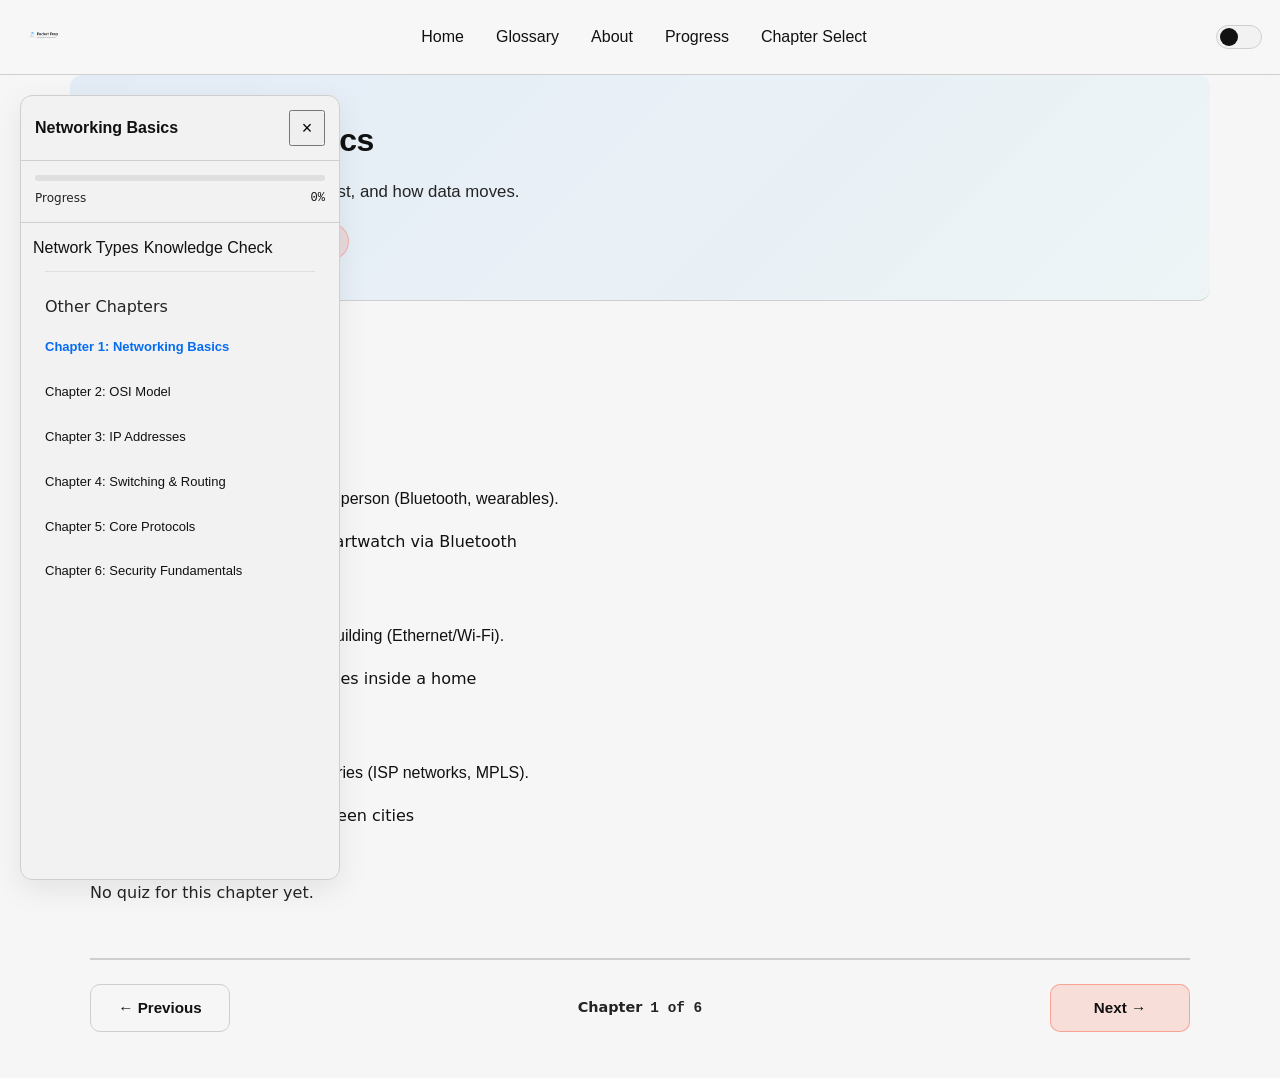
==== lessons.html @ f2669427 "update" ====
<!doctype html>
<html lang="en">
<head>
  <meta charset="utf-8" />
  <meta name="viewport" content="width=device-width,initial-scale=1" />
  <title>Packet Prep • Chapter</title>
  <link rel="preconnect" href="https://fonts.googleapis.com">
  <link rel="preconnect" href="https://fonts.gstatic.com" crossorigin>
  
  <link rel="stylesheet" href="css/global.css">
  <link rel="stylesheet" href="css/lesson.css">

  <!-- Keep your existing script (theme, nav behavior, etc.) -->
  <script src="js/script.js" defer></script>

  <!-- Lesson loader: reads ?id=chapter-1, injects DOM, builds sidebar, prev/next, quiz -->
  <script src="js/lessonLoader.js" defer></script>
</head>

<body>

  <!-- ================= HEADER ================= -->
  <header class="topbar">
    <div class="logo-nav">
      <img src="Assets/Images/Logo/Logo.png" alt="Packet Prep Logo">
    </div>

    <nav class="nav" aria-label="Primary Navigation">
      <a href="packet_prep.html">Home</a>
      <a href="index.html#glossary">Glossary</a>
      <a href="index.html#about">About</a>
      <a href="index.html#progress">Progress</a>
      <a href="index.html#chapter-select">Chapter Select</a>
    </nav>

    <div id="themeSwitch"
         class="switch"
         role="switch"
         aria-checked="false"
         tabindex="0"
         title="Toggle dark mode">
    </div>

    <button class="icon-btn" id="menuBtn" type="button"
      aria-label="Open course menu"
      aria-controls="sidebar"
      aria-expanded="false">
      ☰
    </button>
  </header>

  <!-- Overlay for mobile sidebar drawer -->
  <div class="overlay" id="overlay" hidden></div>

  <!-- =========================
       PAGE LAYOUT
  ========================== -->
  <div class="page">
    <!-- =========================
         SIDEBAR / CURRICULUM NAV
    ========================== -->
    <aside class="sidebar" id="sidebar" aria-label="Course navigation">
      <!-- Header: chapter name + close button -->
      <div class="sidebar__header">
        <h3 class="sidebar__chapter" id="chapterLabel">Loading...</h3>
        <button class="icon-btn sidebar__close" id="sidebarCloseBtn" type="button" aria-label="Close sidebar" onclick="const page = document.querySelector('.page'); if(page) { page.classList.toggle('sidebar-closed'); }">×</button>
      </div>

      <!-- Progress section -->
      <div class="sidebar__progress-section">
        <div class="progressline">
          <div class="progressline__fill" id="courseProgressFill" style="width: 0%"></div>
        </div>
        <div class="sidebar__progress-text">
          <span class="muted">Progress</span>
          <span class="mono" id="courseProgressText">0%</span>
        </div>
      </div>

      <!-- Chapter list: JS will inject here -->
      <nav class="sidebar__nav" id="sidebarNav" aria-label="Chapters and sections"></nav>
    </aside>

    <!-- rail button to reopen sidebar when closed -->
    <button id="sidebarOpenBtn" class="sidebar-rail" aria-label="Open sidebar" onclick="document.querySelector('.page').classList.remove('sidebar-closed')">Chapters</button>

    <!-- =========================
         MAIN CONTENT
    ========================== -->
    <main class="content" id="main">
      <article class="lesson">
        <header class="lesson__header">
          <!-- ✅ JS injects title/subtitle -->
          <h1 class="lesson__title" id="chapterTitle">Loading...</h1>
          <p class="lesson__subtitle" id="chapterSubtitle"></p>

          <!-- Optional chips (you can fill later from JSON) -->
          <div class="lesson__chips" aria-label="Lesson metadata" id="chapterChips">
            <span class="chip">~10 min</span>
            <span class="chip">Beginner</span>
            <span class="chip chip--accent">Core</span>
          </div>
        </header>

        <!-- ✅ JS injects sections here -->
        <div id="lessonSections"></div>

        <!-- ✅ JS injects the quiz card here (single-card quiz) -->
        <div id="quizMount"></div>

        <!-- =========================
             PREV / NEXT (JS sets these)
        ========================== -->
        <footer class="pager" aria-label="Chapter navigation">
          <a class="pager__btn btn btn--ghost" id="prevBtn" href="#">
            ← Previous
          </a>

          <div class="pager__status">
            <span class="muted">Chapter</span>
            <span class="mono" id="chapterCount">—</span>
          </div>

          <a class="pager__btn btn btn--primary" id="nextBtn" href="#">
            Next →
          </a>
        </footer>
      </article>
    </main>
  </div>

</body>
</html>
---- css/global.css ----
:root{
  /* ===== Core tokens (LIGHT) ===== */
  --bg:#F6F6F6;
  --text:#111111;
  --muted:#242424;
  --line:#cfcfcf;
  --panel:#f2f2f2;
  --btn:#e6e6e6;
  --btnText:#111;
  --focus:#056CF2;
  --title:#F2F2F2;

  --topH:75px;
  --max:1100px;
  --gap:28px;
  --radius:14px;

  /* Lesson/shared tokens */
  --border:rgba(0,0,0,.08);
  --shadow:0 10px 30px rgba(0,0,0,.08);
  --accent:#ff4d2e;
  --accent-2:#2ed3ff;
}

/* ✅ Dark mode tokens (ENABLED) */
:root[data-theme="dark"]{
  --bg:#0f1115;
  --text:#f2f2f2;
  --muted:#a2a7b3;
  --line:#2b3140;
  --panel:#171a21;
  --btn:#232a36;
  --btnText:#f2f2f2;
  --title:#0f1115;

  --border:rgba(255,255,255,.08);
  --shadow:0 10px 30px rgba(0,0,0,.35);
}

*{ box-sizing:border-box; }
html{ font-size:100%; }

body{
  margin:0;
  font-family: system-ui, -apple-system, Segoe UI, Roboto, Helvetica, Arial, sans-serif;
  background:var(--bg);
  color:var(--text);
  font-size:1rem;
  line-height:1.6;
}

/* utility helpers used across pages */
.muted{ color: var(--muted); }
.mono{ font-family: ui-monospace, SFMono-Regular, Menlo, Monaco, Consolas, "Liberation Mono", "Courier New", monospace; }
.code{ font-family: ui-monospace, SFMono-Regular, Menlo, Monaco, Consolas, "Liberation Mono", "Courier New", monospace; }
.bullets{ padding-left:1.1rem; line-height:1.65; }
.bullets li{ margin:.35rem 0; }

a{ color:inherit; text-decoration:none; }

h1,h2,h3,h4{
  font-family:"Orbitron", sans-serif;
  font-optical-sizing:auto;
}

h1 {
  font-size: 30px;
}

h3{ color: var(--focus); }

ul,a{
  font-family:"Kanit", sans-serif;
  font-weight:400;
  font-style:normal;
}

p{
  font-family:"Overpass", sans-serif;
  font-optical-sizing:auto;
  font-weight:400;
  font-style:normal;
  color: var(--text);
}

/* --------------------------
   TOP BAR
-------------------------- */

.topbar{
  position: fixed;
  width: 100%;
  top: 0;
  z-index: 100;
  height: var(--topH);
  background: rgba(255,255,255,0.1);
  backdrop-filter: blur(20px);
  -webkit-backdrop-filter: blur(20px);
  border-bottom: 1px solid rgba(255,255,255,.25);

  display: flex;
  align-items: center;
  justify-content: space-between;
  padding: 0 18px;

  transform: translateY(0);
  will-change: transform;
  transition: background .3s ease, color .3s ease, transform .3s ease;
}

.topbar.hide{ transform: translateY(-100%); }

/* Nav links white/semi-transparent when header is transparent */
.topbar .nav a{
  color: rgba(255,255,255,.9);
  transition: color .3s ease;
}

.topbar .nav a:hover{
  color: #fff;
}

/* When scrolled: switch to glassy effect */
.topbar.scrolled{
  background: rgba(255,255,255,0.1);
  backdrop-filter: blur(20px);
  -webkit-backdrop-filter: blur(20px);
  border-bottom: 1px solid rgba(255,255,255,0.25);
  box-shadow: 0 8px 32px rgba(0,0,0,0.1);
}

.topbar.scrolled .nav a{
  color: var(--text);
}

.topbar.scrolled .nav a:hover{
  color: var(--focus);
}

.nav{
  display:flex;
  gap:2rem;
  font-size:1rem;
  white-space:nowrap;
  margin:0 auto;
}

.nav a:hover{
  color:var(--focus);
  transition: color .2s ease;
}

.logo-nav{
  display:flex;
  align-items:center;
  flex:0 0 auto;
}

.logo-nav img{
  height:2.25rem;
  width:auto;
  max-width:11rem;
  display:block;
}

.switch{
  width:46px; height:24px;
  border:1px solid var(--line);
  background:var(--panel);
  border-radius:999px;
  position:relative;
  cursor:pointer;
  flex:0 0 auto;
}

.switch::after{
  content:"";
  width:18px; height:18px;
  border-radius:999px;
  background:var(--text);
  position:absolute;
  top:50%;
  left:3px;
  transform:translateY(-50%);
  transition:left .2s ease;
}

:root[data-theme="dark"] .switch::after{ left:25px; }

/* --------------------------
   SECTION SYSTEM
-------------------------- */
.screen{
  min-height:calc(100vh - var(--topH));
  border-bottom:1px solid var(--line);
  display:flex;
  align-items:center;
}

.wrap{
  width:100%;
  max-width:var(--max);
  margin:0 auto;
  padding:48px 20px;
}

/* ===== Sidebar collapse + mobile drawer ===== */

/* Desktop “collapsed” sidebar state */
.page.is-collapsed {
  grid-template-columns: 88px 1fr;
}

.page.is-collapsed .sidebar__meta,
.page.is-collapsed .sidebar__progress,
.page.is-collapsed .navgroup__pill,
.page.is-collapsed .navitem {
  display: none;
}

.page.is-collapsed .navgroup__title {
  justify-content: center;
}

.page.is-collapsed .sidebar__toggle {
  transform: rotate(180deg);
}

/* Overlay for mobile drawer */
.overlay {
  position: fixed;
  inset: 0;
  background: rgba(0,0,0,.55);
  backdrop-filter: blur(2px);
  z-index: 60;
}

/* Mobile drawer behavior */
@media (max-width: 860px) {
  .page { grid-template-columns: 1fr; }

  .sidebar {
    position: fixed;
    top: var(--topH);
    left: 0;
    height: calc(100vh - var(--topH));
    width: min(86vw, 340px);
    transform: translateX(-105%);
    transition: transform 220ms ease;
    z-index: 70;
    border-right: 1px solid var(--border);
    background: var(--panel);
  }

  .sidebar.is-open { transform: translateX(0); }

  body.nav-open { overflow: hidden; }

  #menuBtn { display: inline-flex; }
}

/* Hide hamburger on desktop */
#menuBtn { display: none; }
---- css/lesson.css ----
/* =========================================================
   Packet Prep Lesson Page
   Color-consistent with homepage (global.css tokens)
========================================================= */

:root{
  /* Layout and typography variables (non-color) */
  --radius-sm: 12px;
  --content-max: var(--max);
  --sidebar-w: 320px;
  --font: ui-sans-serif, system-ui, -apple-system, Segoe UI, Roboto, Arial, "Apple Color Emoji","Segoe UI Emoji";
  --mono: ui-monospace, SFMono-Regular, Menlo, Monaco, Consolas, "Liberation Mono", "Courier New", monospace;
}

*{ box-sizing: border-box; }

html,body{ height: 100%; }
body{
  margin: 0;
  font-family: var(--font);
  background: var(--bg);     /* ✅ match homepage */
  color: var(--text);
}

/* Override global topbar transparent styling for lesson pages */
.topbar{
  background: rgba(255,255,255,0.1);
  backdrop-filter: blur(20px);
  -webkit-backdrop-filter: blur(20px);
  border-bottom: 1px solid var(--line);
}

/* Keep the topbar fixed and prevent JS-driven retraction on lesson pages.
   This ensures the header stays visible and doesn't translate away. */
.topbar{
  position: fixed; /* reinforce fixed positioning */
  top: 0;
  left: 0;
  right: 0;
  z-index: 110; /* above sidebar */
}

.topbar .nav a{
  color: var(--text);
}

.topbar .nav a:hover{
  color: var(--focus);
}

/* =========================================================
   Page Layout
========================================================= */
.page{
  display: grid;
  grid-template-columns: 1fr;
  min-height: calc(100vh - var(--topH));
}

/* Sidebar base - fixed on left */
.sidebar{
  position: fixed;
  left: 20px;
  top: calc(var(--topH) + 20px);
  width: var(--sidebar-w);
  height: calc(100vh - var(--topH) - 40px);
  overflow-y: auto;
  border-radius: var(--radius-sm);
  background: var(--panel);
  border: 1px solid var(--line);
  box-shadow: var(--shadow);
  z-index: 80;
  display: flex;
  flex-direction: column;
  gap: 0;
}

/* Optional: nicer scrollbar */
.sidebar::-webkit-scrollbar{ width: 10px; }
.sidebar::-webkit-scrollbar-thumb{
  background: rgba(0,0,0,.12);              /* ✅ dark thumb on light bg */
  border-radius: 999px;
}
.sidebar::-webkit-scrollbar-track{ background: transparent; }

/* Sidebar header: chapter name + close button */
.sidebar__header{
  display: flex;
  align-items: center;
  justify-content: space-between;
  gap: 12px;
  padding: 14px;
  border-bottom: 1px solid var(--line);
  flex-shrink: 0;
}

.sidebar__chapter{
  margin: 0;
  font-size: 16px;
  font-weight: 700;
  color: var(--text);
  overflow: hidden;
  text-overflow: ellipsis;
  white-space: nowrap;
  flex: 1;
}

/* Progress section with bar and percentage */
.sidebar__progress-section{
  padding: 14px;
  border-bottom: 1px solid var(--line);
  flex-shrink: 0;
}

.sidebar__progress-section .progressline{
  margin-bottom: 8px;
}

.sidebar__progress-text{
  display: flex;
  justify-content: space-between;
  align-items: center;
  font-size: 12px;
  color: var(--text);
}

/* Close button in sidebar */
.sidebar__close{
  line-height: 1;
  font-size: 18px;
  width: 36px;
  height: 36px;
  padding: 0;
  flex-shrink: 0;
}

/* Floating “open sidebar” rail button (desktop) */
.sidebar-rail{
  position: fixed;
  left: 20px;
  top: calc(var(--topH) + 20px);
  z-index: 70;
  width: auto;
  padding: 8px 12px;
  border-radius: 8px;
  border: 1px solid var(--line);
  background: #fff;                 /* ✅ match cards */
  color: var(--text);
  cursor: pointer;
  box-shadow: var(--shadow);
  display: none;
  font-size: 12px;
  font-weight: 700;
  white-space: nowrap;
}
.sidebar-rail:hover{
  background: rgba(5, 108, 242, 0.08);
}

/* Closed state: hide sidebar */
.page.sidebar-closed .sidebar{
  display: none;
}

/* Only show rail button when sidebar is closed (desktop) */
@media (min-width: 861px){
  .page.sidebar-closed .sidebar-rail{
    display: inline-flex;
  }
}

/* Progress bar styles (used in sidebar__top) */
.progressline{
  width: 100%;
  height: 6px;
  background: rgba(0,0,0,.08);
  border-radius: 999px;
  overflow: hidden;
  margin: 0;
}

.progressline__fill{
  height: 100%;
  background: linear-gradient(90deg, var(--accent), var(--accent-2));
  transition: width .3s ease;
}

/* Sidebar navigation - scrollable list */
.sidebar__nav{
  display: flex;
  flex-direction: column;
  padding: 12px;
  overflow-y: auto;
  flex: 1;
  gap: 0;
}

/* Chapters title */
.sidebar__navTitle{
  padding: 12px 12px 8px;
  font-weight: 800;
  letter-spacing: .2px;
  color: var(--text);
}

/* Chapter list */
.chapterlist{
  display: grid;
  grid-template-columns: 1fr;
  gap: 12px;
  padding: 0 10px 16px;
  width: 100%;
}

.chapter{
  border: 1px solid var(--line);
  background: #fff;
  border-radius: var(--radius);
  overflow: hidden;
  width: 100%;
}

.chapter summary{
  list-style: none;
  cursor: pointer;
  padding: 12px 12px;
  display: flex;
  align-items: center;
  justify-content: space-between;
  gap: 10px;
}
.chapter summary::-webkit-details-marker{ display: none; }

.chapter__left{
  display: flex;
  align-items: baseline;
  gap: 10px;
  min-width: 0;
}

.chapter__num{
  font-family: var(--mono);
  color: var(--muted);
  font-size: .88rem;
}

.chapter__title{
  font-weight: 800;
  white-space: nowrap;
  overflow: hidden;
  text-overflow: ellipsis;
}

.chapter__chev{
  color: var(--muted);
  transition: transform 180ms ease;
}

.chapter[open] .chapter__chev{
  transform: rotate(90deg);
}

.chapter.is-active summary{
  background: rgba(5,108,242,.08);              /* ✅ focus tint */
  border-bottom: 1px solid rgba(5,108,242,.18);
}

.chapter__sections{
  display: grid;
  padding: 6px 0 10px;
}

.chapter__link{
  display: block;
  padding: 10px 12px;
  color: var(--muted);
  border-top: 1px solid var(--line);
  text-decoration: none;
}
.chapter__link:hover{
  background: rgba(0,0,0,.03);
  color: var(--text);
  text-decoration: none;
}
.chapter__link.is-active{
  color: var(--focus);
  background: rgba(5,108,242,.08);
  font-weight: 700;
}

/* Optional: indent subsections slightly */
.chapter__sections .chapter__link{
  padding-left: 34px;
}

/* Content column */
.content{
  padding: calc(var(--topH) + 24px) 20px 46px;
}
.content__top{
  display: none;
}
.crumbs{
  display: flex;
  align-items: center;
  gap: 8px;
  color: var(--muted);
  font-size: .92rem;
}
.crumbs__link{ color: var(--muted); }
.crumbs__link:hover{ color: var(--focus); }
.crumbs__current{ color: var(--text); font-weight: 700; }

.scroll-indicator{
  display: inline-flex;
  align-items: center;
  gap: 10px;
  min-width: 180px;
}
.scroll-indicator__bar{
  flex: 1;
  height: 10px;
  border-radius: 999px;
  background: rgba(0,0,0,.08);
  overflow: hidden;
}
.scroll-indicator__fill{
  height: 100%;
  background: linear-gradient(90deg, var(--accent), var(--accent-2));
  border-radius: 999px;
}

/* Lesson card - now a flowing layout */
.lesson{
  max-width: var(--content-max);
  margin: 0 auto;
  background: transparent;
  border: none;
  border-radius: 0;
  box-shadow: none;
  padding: 0;
}

/* Hero section for lesson header */
.lesson__header{
  padding: 40px 26px;
  background: linear-gradient(135deg, rgba(5, 108, 242, 0.08) 0%, rgba(46, 211, 255, 0.04) 100%);
  border-bottom: 1px solid var(--line);
  margin-bottom: 32px;
  border-radius: var(--radius-sm);
  margin-top: -24px;
  margin-left: -20px;
  margin-right: -20px;
}
.lesson__title{
  margin: 0;
  font-size: clamp(1.8rem, 2.5vw, 2.4rem);
  letter-spacing: -0.5px;
  font-weight: 900;
  color: var(--text);
}

.lesson__subtitle{
  margin: 12px 0 0;
  color: var(--muted);
  line-height: 1.7;
  max-width: 70ch;
  font-size: 1.05rem;
}

.lesson__chips{
  margin-top: 16px;
  display: flex;
  flex-wrap: wrap;
  gap: 10px;
}

.chip{
  font-size: 0.85rem;
  color: var(--muted);
  border: 1px solid var(--line);
  background: var(--panel);
  padding: 7px 12px;
  border-radius: 20px;
  font-weight: 500;
  white-space: nowrap;
}

.chip--accent{
  color: var(--text);
  border-color: rgba(255, 77, 46, 0.3);
  background: rgba(255, 77, 46, 0.12);
  font-weight: 600;
}

/* Sections */
.section{ 
  padding: 24px 0; 
  border-bottom: 1px solid rgba(0, 0, 0, 0.05);
}

.section:last-of-type {
  border-bottom: none;
}

.section h2{
  margin: 0 0 14px;
  font-size: 1.35rem;
  font-weight: 800;
  letter-spacing: -0.3px;
  color: var(--text);
}

.section p{
  margin: 0;
  color: var(--text);
  line-height: 1.75;
  max-width: 80ch;
  font-size: 1rem;
}

/* Callout */
.callout{
  margin-top: 16px;
  padding: 16px 18px;
  border-radius: var(--radius-sm);
  border-left: 4px solid var(--accent);
  border: 1px solid rgba(5, 108, 242, 0.25);
  border-left: 4px solid var(--accent);
  background: rgba(5, 108, 242, 0.08);
}

.callout__title{
  margin: 0;
  font-size: 0.95rem;
  color: var(--focus);
  font-weight: 800;
  text-transform: uppercase;
  letter-spacing: 0.5px;
}

.callout__text{
  margin: 8px 0 0;
  color: var(--text);
  line-height: 1.7;
  font-size: 0.95rem;
}

/* Code block */
pre{
  margin: 16px 0 0;
  padding: 16px;
  border-radius: var(--radius-sm);
  border: 1px solid var(--line);
  background: var(--panel);
  overflow: auto;
  font-size: 0.9rem;
  line-height: 1.6;
}
pre code{ font-family: var(--mono); color: var(--text); }

/* ===== Single-card quiz ===== */
.quizcard{
  margin-top: 32px;
  margin-bottom: 32px;
  border: 2px solid var(--line);
  background: var(--bg);
  border-radius: var(--radius-sm);
  overflow: hidden;
  box-shadow: 0 2px 12px rgba(0, 0, 0, 0.08);
  transition: box-shadow 0.3s ease, border-color 0.3s ease;
}

.quizcard:hover {
  box-shadow: 0 4px 20px rgba(0, 0, 0, 0.12);
}

.quizcard__top{
  padding: 18px 20px;
  border-bottom: 1px solid var(--line);
  background: linear-gradient(135deg, rgba(5, 108, 242, 0.06) 0%, rgba(46, 211, 255, 0.03) 100%);
}

.quizcard__meta{
  display: flex;
  align-items: baseline;
  justify-content: space-between;
  gap: 12px;
  font-size: 0.9rem;
  margin-bottom: 12px;
  font-weight: 600;
  color: var(--text);
}

.quizcard__bar{
  height: 8px;
  border-radius: 999px;
  background: rgba(0, 0, 0, 0.08);
  overflow: hidden;
}

.quizcard__fill{
  height: 100%;
  width: 0%;
  background: linear-gradient(90deg, var(--accent), var(--accent-2));
  border-radius: 999px;
  transition: width 220ms ease;
}

.quizcard__body{ 
  padding: 22px; 
}

.quizcard__prompt{
  margin: 0 0 18px;
  line-height: 1.5;
  font-size: 1.1rem;
  font-weight: 600;
  color: var(--text);
}

.quizcard__options{
  display: grid;
  gap: 12px;
  margin: 0;
}

.quizopt{
  display: flex;
  gap: 12px;
  align-items: flex-start;
  padding: 14px 16px;
  border-radius: 10px;
  border: 1.5px solid var(--line);
  background: var(--panel);
  cursor: pointer;
  transition: all 0.2s ease;
}
.quizopt:hover{ 
  background: rgba(5, 108, 242, 0.05);
  border-color: rgba(5, 108, 242, 0.4);
}
.quizopt input{ 
  margin-top: 4px; 
  cursor: pointer;
}

.quizcard__feedback{
  margin-top: 14px;
  padding: 12px 16px;
  border-radius: 10px;
  border: 1px solid var(--line);
  background: var(--panel);
  min-height: 44px;
  display: flex;
  align-items: center;
  gap: 12px;
  font-weight: 500;
}

.quizcard__feedback.is-correct{
  border-color: rgba(46, 211, 255, 0.5);
  background: rgba(46, 211, 255, 0.12);
  color: var(--text);
}

.quizcard__feedback.is-wrong{
  border-color: rgba(255, 77, 46, 0.5);
  background: rgba(255, 77, 46, 0.12);
  color: var(--text);
}

.quizcard__actions{
  padding: 16px 22px;
  border-top: 1px solid var(--line);
  display: flex;
  align-items: center;
  gap: 10px;
  background: var(--panel);
}

.quizcard__spacer{ flex: 1; }

/* Buttons */
.btn{
  display: inline-flex;
  align-items: center;
  justify-content: center;
  gap: 8px;
  padding: 11px 18px;
  border-radius: 10px;
  border: 1.5px solid var(--line);
  background: var(--btn);
  color: var(--btnText);
  cursor: pointer;
  font-weight: 700;
  font-size: 0.95rem;
  transition: all 0.2s ease;
}
.btn:hover{ 
  filter: brightness(.96); 
  text-decoration: none;
  border-color: rgba(5, 108, 242, 0.3);
}

.btn--primary{
  border-color: rgba(255, 77, 46, 0.4);
  background: rgba(255, 77, 46, 0.14);
  color: var(--text);
}

.btn--primary:hover {
  background: rgba(255, 77, 46, 0.22);
}

.btn--ghost{
  background: transparent;
}

.btn--ghost:hover {
  background: rgba(0, 0, 0, 0.04);
}

/* Pager */
.pager{
  margin-top: 40px;
  padding-top: 24px;
  border-top: 2px solid var(--line);
  display: flex;
  align-items: center;
  justify-content: space-between;
  gap: 16px;
}

.pager__btn {
  min-width: 140px;
}

.pager__status{
  display: inline-flex;
  align-items: baseline;
  gap: 8px;
  font-size: 0.9rem;
  font-weight: 600;
  color: var(--muted);
}

/* =========================================================
   Responsive
========================================================= */
@media (max-width: 980px){
  :root{ --sidebar-w: 280px; }
  .content { padding: calc(var(--topH) + 20px) 20px 46px; }
  .lesson__header {
    padding: 32px 20px;
    margin-left: -20px;
    margin-right: -20px;
    margin-top: -20px;
  }
}

/* Jump Chapters List */
.jump-chapters-list{
  display: flex;
  flex-direction: column;
  list-style: none;
  margin: 0;
  padding: 0 12px 12px;
  gap: 8px;
}
.jump-chapters-list li{ width: 100%; }

.jump-chapters-list .navitem{
  display: block;
  width: 100%;
  padding: 8px 0;
  font-size: 13px;
  color: var(--text);
}
.jump-chapters-list .navitem:hover{ color: var(--focus); }
.jump-chapters-list .navitem.is-active{
  color: var(--focus);
  font-weight: 800;
}

@media (max-width: 860px){
  .page{ grid-template-columns: 1fr; }
  .sidebar{
    position: relative;
    top: auto;
    height: auto;
    border-right: none;
    border-bottom: 1px solid var(--line);
  }
  .content{ 
    padding: calc(var(--topH) + 16px) 16px 40px; 
  }
  .content__top{ 
    flex-direction: column; 
    align-items: flex-start; 
  }
  .scroll-indicator{ 
    width: 100%; 
  }
  .lesson__header {
    padding: 28px 16px;
    margin-left: -16px;
    margin-right: -16px;
  }
  .section h2 {
    font-size: 1.2rem;
  }
}
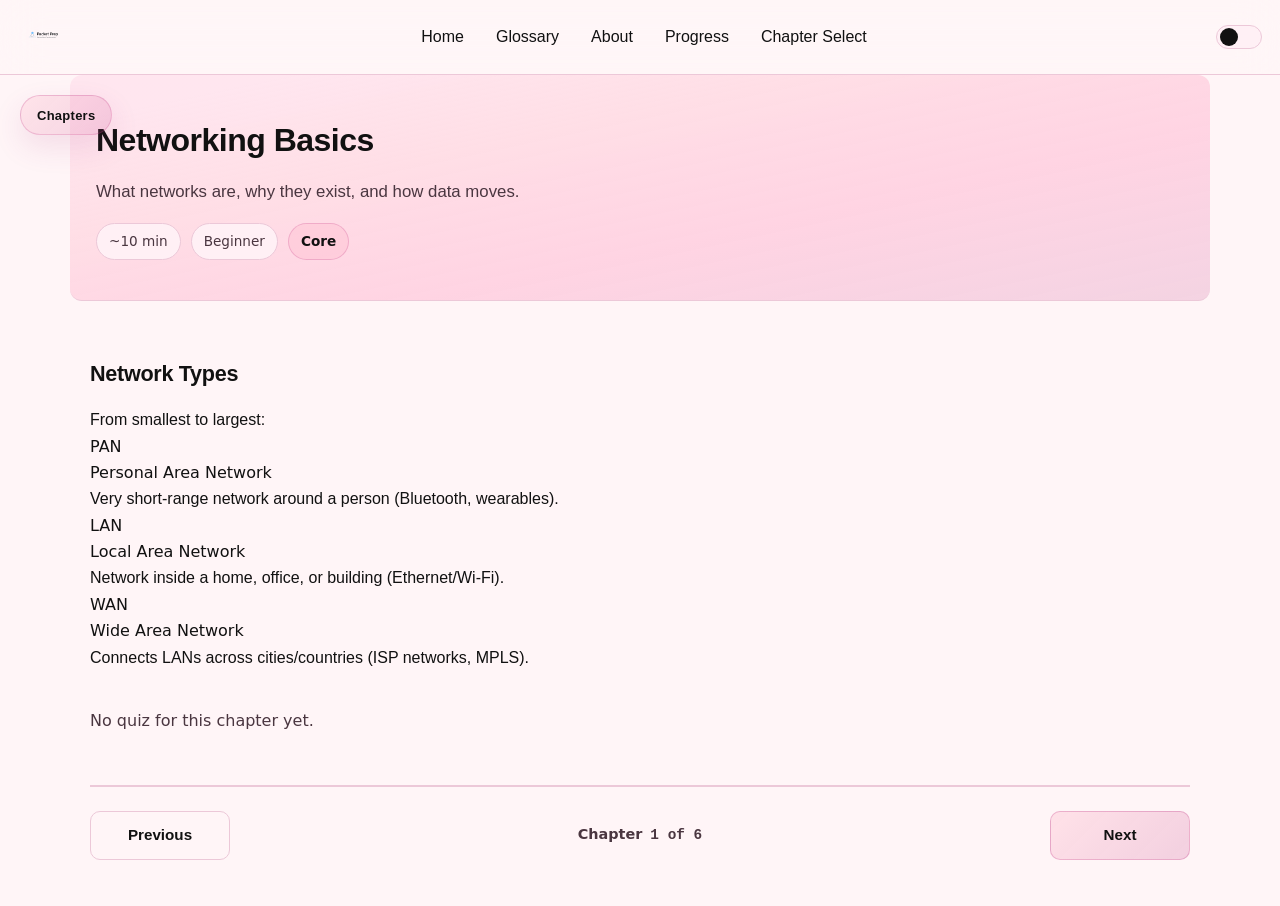
==== commit d11e26c3: "l l" ====
--- a/lessons.html
+++ b/lessons.html
@@ -3,7 +3,7 @@
 <head>
   <meta charset="utf-8" />
   <meta name="viewport" content="width=device-width,initial-scale=1" />
-  <title>Packet Prep • Chapter</title>
+  <title>Packet Prep - Chapter</title>
   <link rel="preconnect" href="https://fonts.googleapis.com">
   <link rel="preconnect" href="https://fonts.gstatic.com" crossorigin>
   
@@ -45,7 +45,7 @@
       aria-label="Open course menu"
       aria-controls="sidebar"
       aria-expanded="false">
-      ☰
+      Menu
     </button>
   </header>
 
@@ -55,7 +55,7 @@
   <!-- =========================
        PAGE LAYOUT
   ========================== -->
-  <div class="page">
+  <div class="page sidebar-closed">
     <!-- =========================
          SIDEBAR / CURRICULUM NAV
     ========================== -->
@@ -63,7 +63,7 @@
       <!-- Header: chapter name + close button -->
       <div class="sidebar__header">
         <h3 class="sidebar__chapter" id="chapterLabel">Loading...</h3>
-        <button class="icon-btn sidebar__close" id="sidebarCloseBtn" type="button" aria-label="Close sidebar" onclick="const page = document.querySelector('.page'); if(page) { page.classList.toggle('sidebar-closed'); }">×</button>
+        <button class="icon-btn sidebar__close" id="sidebarCloseBtn" type="button" aria-label="Close sidebar">Close</button>
       </div>
 
       <!-- Progress section -->
@@ -90,7 +90,7 @@
     <main class="content" id="main">
       <article class="lesson">
         <header class="lesson__header">
-          <!-- ✅ JS injects title/subtitle -->
+          <!-- JS injects title/subtitle -->
           <h1 class="lesson__title" id="chapterTitle">Loading...</h1>
           <p class="lesson__subtitle" id="chapterSubtitle"></p>
 
@@ -102,10 +102,10 @@
           </div>
         </header>
 
-        <!-- ✅ JS injects sections here -->
+        <!-- JS injects sections here -->
         <div id="lessonSections"></div>
 
-        <!-- ✅ JS injects the quiz card here (single-card quiz) -->
+        <!-- JS injects the quiz card here (single-card quiz) -->
         <div id="quizMount"></div>
 
         <!-- =========================
@@ -113,16 +113,16 @@
         ========================== -->
         <footer class="pager" aria-label="Chapter navigation">
           <a class="pager__btn btn btn--ghost" id="prevBtn" href="#">
-            ← Previous
+            Previous
           </a>
 
           <div class="pager__status">
             <span class="muted">Chapter</span>
-            <span class="mono" id="chapterCount">—</span>
+            <span class="mono" id="chapterCount">-</span>
           </div>
 
           <a class="pager__btn btn btn--primary" id="nextBtn" href="#">
-            Next →
+            Next
           </a>
         </footer>
       </article>
--- a/css/global.css
+++ b/css/global.css
@@ -1,13 +1,13 @@
 :root{
   /* ===== Core tokens (LIGHT) ===== */
-  --bg:#F6F6F6;
+  --bg:#fff5f7;
   --text:#111111;
-  --muted:#242424;
-  --line:#cfcfcf;
-  --panel:#f2f2f2;
-  --btn:#e6e6e6;
+  --muted:#4a3640;
+  --line:#ecc8d8;
+  --panel:#fff0f5;
+  --btn:#ffdfe9;
   --btnText:#111;
-  --focus:#056CF2;
+  --focus:#c13a86;
   --title:#F2F2F2;
 
   --topH:75px;
@@ -18,20 +18,20 @@
   /* Lesson/shared tokens */
   --border:rgba(0,0,0,.08);
   --shadow:0 10px 30px rgba(0,0,0,.08);
-  --accent:#ff4d2e;
-  --accent-2:#2ed3ff;
-}
-
-/* ✅ Dark mode tokens (ENABLED) */
+  --accent:#ff9cb6;
+  --accent-2:#c13a86;
+}
+
+/* Dark mode tokens (ENABLED) */
 :root[data-theme="dark"]{
-  --bg:#0f1115;
+  --bg:#181018;
   --text:#f2f2f2;
-  --muted:#a2a7b3;
-  --line:#2b3140;
-  --panel:#171a21;
-  --btn:#232a36;
+  --muted:#c3a7b7;
+  --line:#4a2b3a;
+  --panel:#211520;
+  --btn:#301d2c;
   --btnText:#f2f2f2;
-  --title:#0f1115;
+  --title:#181018;
 
   --border:rgba(255,255,255,.08);
   --shadow:0 10px 30px rgba(0,0,0,.35);
--- a/css/lesson.css
+++ b/css/lesson.css
@@ -8,7 +8,6 @@
   --radius-sm: 12px;
   --content-max: var(--max);
   --sidebar-w: 320px;
-  --font: ui-sans-serif, system-ui, -apple-system, Segoe UI, Roboto, Arial, "Apple Color Emoji","Segoe UI Emoji";
   --mono: ui-monospace, SFMono-Regular, Menlo, Monaco, Consolas, "Liberation Mono", "Courier New", monospace;
 }
 
@@ -17,8 +16,7 @@
 html,body{ height: 100%; }
 body{
   margin: 0;
-  font-family: var(--font);
-  background: var(--bg);     /* ✅ match homepage */
+  background: var(--bg);
   color: var(--text);
 }
 
@@ -55,15 +53,20 @@
   display: grid;
   grid-template-columns: 1fr;
   min-height: calc(100vh - var(--topH));
+  gap: 20px;
+}
+
+/* When the page is not closed, allocate space for sidebar + content */
+.page:not(.sidebar-closed) {
+  grid-template-columns: minmax(0, var(--sidebar-w)) 1fr;
 }
 
 /* Sidebar base - fixed on left */
 .sidebar{
-  position: fixed;
-  left: 20px;
-  top: calc(var(--topH) + 20px);
+  /* Inline sidebar: participates in the page grid on desktop */
+  position: static;
   width: var(--sidebar-w);
-  height: calc(100vh - var(--topH) - 40px);
+  max-height: calc(100vh - var(--topH) - 40px);
   overflow-y: auto;
   border-radius: var(--radius-sm);
   background: var(--panel);
@@ -73,12 +76,13 @@
   display: flex;
   flex-direction: column;
   gap: 0;
+  margin: calc(var(--topH) + 20px) 0 20px 20px;
 }
 
 /* Optional: nicer scrollbar */
 .sidebar::-webkit-scrollbar{ width: 10px; }
 .sidebar::-webkit-scrollbar-thumb{
-  background: rgba(0,0,0,.12);              /* ✅ dark thumb on light bg */
+  background: rgba(0,0,0,.12);              /* dark thumb on light bg */
   border-radius: 999px;
 }
 .sidebar::-webkit-scrollbar-track{ background: transparent; }
@@ -124,13 +128,51 @@
   color: var(--text);
 }
 
+/* Shared control styling for lesson nav buttons */
+.icon-btn,
+.sidebar-rail{
+  display: inline-flex;
+  align-items: center;
+  justify-content: center;
+  min-height: 40px;
+  padding: 10px 16px;
+  border-radius: 999px;
+  border: 1px solid rgba(193, 58, 134, 0.24);
+  background: linear-gradient(135deg, rgba(255, 156, 182, 0.20) 0%, rgba(193, 58, 134, 0.18) 100%);
+  color: var(--text);
+  cursor: pointer;
+  font-size: 13px;
+  font-weight: 700;
+  letter-spacing: 0.02em;
+  box-shadow: 0 12px 30px rgba(168, 50, 121, 0.12);
+  transition: transform .2s ease, border-color .2s ease, background .2s ease, box-shadow .2s ease;
+}
+
+.icon-btn:hover,
+.sidebar-rail:hover{
+  border-color: rgba(193, 58, 134, 0.38);
+  background: linear-gradient(135deg, rgba(255, 156, 182, 0.28) 0%, rgba(193, 58, 134, 0.24) 100%);
+  box-shadow: 0 16px 34px rgba(168, 50, 121, 0.16);
+  transform: translateY(-1px);
+}
+
+.icon-btn:focus-visible,
+.sidebar-rail:focus-visible{
+  outline: 2px solid rgba(193, 58, 134, 0.3);
+  outline-offset: 2px;
+}
+
+#menuBtn{
+  display: none;
+  width: auto;
+  min-width: 0;
+}
+
 /* Close button in sidebar */
 .sidebar__close{
   line-height: 1;
-  font-size: 18px;
-  width: 36px;
-  height: 36px;
-  padding: 0;
+  width: auto;
+  height: auto;
   flex-shrink: 0;
 }
 
@@ -141,29 +183,16 @@
   top: calc(var(--topH) + 20px);
   z-index: 70;
   width: auto;
-  padding: 8px 12px;
-  border-radius: 8px;
-  border: 1px solid var(--line);
-  background: #fff;                 /* ✅ match cards */
-  color: var(--text);
-  cursor: pointer;
-  box-shadow: var(--shadow);
   display: none;
-  font-size: 12px;
-  font-weight: 700;
   white-space: nowrap;
-}
-.sidebar-rail:hover{
-  background: rgba(5, 108, 242, 0.08);
-}
-
-/* Closed state: hide sidebar */
-.page.sidebar-closed .sidebar{
-  display: none;
 }
 
 /* Only show rail button when sidebar is closed (desktop) */
 @media (min-width: 861px){
+  .page.sidebar-closed .sidebar{
+    display: none;
+  }
+
   .page.sidebar-closed .sidebar-rail{
     display: inline-flex;
   }
@@ -261,8 +290,8 @@
 }
 
 .chapter.is-active summary{
-  background: rgba(5,108,242,.08);              /* ✅ focus tint */
-  border-bottom: 1px solid rgba(5,108,242,.18);
+  background: rgba(193,58,134,.12);
+  border-bottom: 1px solid rgba(193,58,134,.22);
 }
 
 .chapter__sections{
@@ -284,7 +313,7 @@
 }
 .chapter__link.is-active{
   color: var(--focus);
-  background: rgba(5,108,242,.08);
+  background: rgba(193,58,134,.12);
   font-weight: 700;
 }
 
@@ -344,7 +373,7 @@
 /* Hero section for lesson header */
 .lesson__header{
   padding: 40px 26px;
-  background: linear-gradient(135deg, rgba(5, 108, 242, 0.08) 0%, rgba(46, 211, 255, 0.04) 100%);
+  background: linear-gradient(168deg, rgba(255, 202, 223, 0.34) 10%, rgba(255, 156, 182, 0.26) 34%, rgba(255, 95, 154, 0.22) 64%, rgba(193, 58, 134, 0.18) 100%);
   border-bottom: 1px solid var(--line);
   margin-bottom: 32px;
   border-radius: var(--radius-sm);
@@ -388,8 +417,8 @@
 
 .chip--accent{
   color: var(--text);
-  border-color: rgba(255, 77, 46, 0.3);
-  background: rgba(255, 77, 46, 0.12);
+  border-color: rgba(193, 58, 134, 0.24);
+  background: rgba(255, 156, 182, 0.18);
   font-weight: 600;
 }
 
@@ -425,9 +454,9 @@
   padding: 16px 18px;
   border-radius: var(--radius-sm);
   border-left: 4px solid var(--accent);
-  border: 1px solid rgba(5, 108, 242, 0.25);
+  border: 1px solid rgba(193, 58, 134, 0.24);
   border-left: 4px solid var(--accent);
-  background: rgba(5, 108, 242, 0.08);
+  background: linear-gradient(135deg, rgba(255, 202, 223, 0.20) 0%, rgba(255, 95, 154, 0.10) 100%);
 }
 
 .callout__title{
@@ -478,7 +507,7 @@
 .quizcard__top{
   padding: 18px 20px;
   border-bottom: 1px solid var(--line);
-  background: linear-gradient(135deg, rgba(5, 108, 242, 0.06) 0%, rgba(46, 211, 255, 0.03) 100%);
+  background: linear-gradient(168deg, rgba(255, 202, 223, 0.24) 10%, rgba(255, 156, 182, 0.18) 36%, rgba(255, 95, 154, 0.12) 68%, rgba(193, 58, 134, 0.10) 100%);
 }
 
 .quizcard__meta{
@@ -537,8 +566,8 @@
   transition: all 0.2s ease;
 }
 .quizopt:hover{ 
-  background: rgba(5, 108, 242, 0.05);
-  border-color: rgba(5, 108, 242, 0.4);
+  background: rgba(255, 156, 182, 0.12);
+  border-color: rgba(193, 58, 134, 0.28);
 }
 .quizopt input{ 
   margin-top: 4px; 
@@ -559,14 +588,14 @@
 }
 
 .quizcard__feedback.is-correct{
-  border-color: rgba(46, 211, 255, 0.5);
-  background: rgba(46, 211, 255, 0.12);
+  border-color: rgba(193, 58, 134, 0.30);
+  background: rgba(255, 202, 223, 0.20);
   color: var(--text);
 }
 
 .quizcard__feedback.is-wrong{
-  border-color: rgba(255, 77, 46, 0.5);
-  background: rgba(255, 77, 46, 0.12);
+  border-color: rgba(193, 58, 134, 0.36);
+  background: rgba(255, 95, 154, 0.14);
   color: var(--text);
 }
 
@@ -600,17 +629,17 @@
 .btn:hover{ 
   filter: brightness(.96); 
   text-decoration: none;
-  border-color: rgba(5, 108, 242, 0.3);
+  border-color: rgba(193, 58, 134, 0.28);
 }
 
 .btn--primary{
-  border-color: rgba(255, 77, 46, 0.4);
-  background: rgba(255, 77, 46, 0.14);
+  border-color: rgba(193, 58, 134, 0.28);
+  background: linear-gradient(135deg, rgba(255, 156, 182, 0.22) 0%, rgba(193, 58, 134, 0.20) 100%);
   color: var(--text);
 }
 
 .btn--primary:hover {
-  background: rgba(255, 77, 46, 0.22);
+  background: linear-gradient(135deg, rgba(255, 156, 182, 0.28) 0%, rgba(193, 58, 134, 0.26) 100%);
 }
 
 .btn--ghost{
@@ -684,17 +713,60 @@
 }
 
 @media (max-width: 860px){
+  .topbar{
+    gap: 10px;
+    padding: 0 14px;
+  }
+
+  .topbar .nav{
+    display: none;
+  }
+
+  .logo-nav img{
+    max-width: 8.5rem;
+  }
+
+  #themeSwitch{
+    width: 42px;
+    height: 22px;
+  }
+
+  #menuBtn{ display: inline-flex; }
   .page{ grid-template-columns: 1fr; }
+  .overlay{
+    z-index: 115;
+  }
   .sidebar{
-    position: relative;
-    top: auto;
+    position: fixed;
+    top: calc(var(--topH) + 12px);
+    left: 50%;
+    width: min(92vw, 360px);
+    max-height: calc(100vh - var(--topH) - 24px);
     height: auto;
-    border-right: none;
+    margin: 0;
+    transform: translate(-50%, -12px) scale(.98);
+    opacity: 0;
+    pointer-events: none;
+    transition: transform 220ms ease, opacity 220ms ease;
+    z-index: 120;
+    border: 1px solid var(--line);
+    border-right: 1px solid var(--line);
     border-bottom: 1px solid var(--line);
+    box-shadow: 0 24px 60px rgba(0, 0, 0, 0.24);
+  }
+  .sidebar.is-open{
+    transform: translate(-50%, 0) scale(1);
+    opacity: 1;
+    pointer-events: auto;
   }
   .content{ 
     padding: calc(var(--topH) + 16px) 16px 40px; 
   }
+
+  .lesson{
+    max-width: 100%;
+  }
+
   .content__top{ 
     flex-direction: column; 
     align-items: flex-start; 
@@ -707,6 +779,34 @@
     margin-left: -16px;
     margin-right: -16px;
   }
+
+  .lesson__subtitle{
+    font-size: 0.98rem;
+  }
+
+  .lesson__chips{
+    gap: 8px;
+  }
+
+  .chip{
+    white-space: normal;
+  }
+
+  .pager{
+    flex-direction: column;
+    align-items: stretch;
+    gap: 12px;
+  }
+
+  .pager__btn{
+    width: 100%;
+    min-width: 0;
+  }
+
+  .pager__status{
+    justify-content: center;
+  }
+
   .section h2 {
     font-size: 1.2rem;
   }
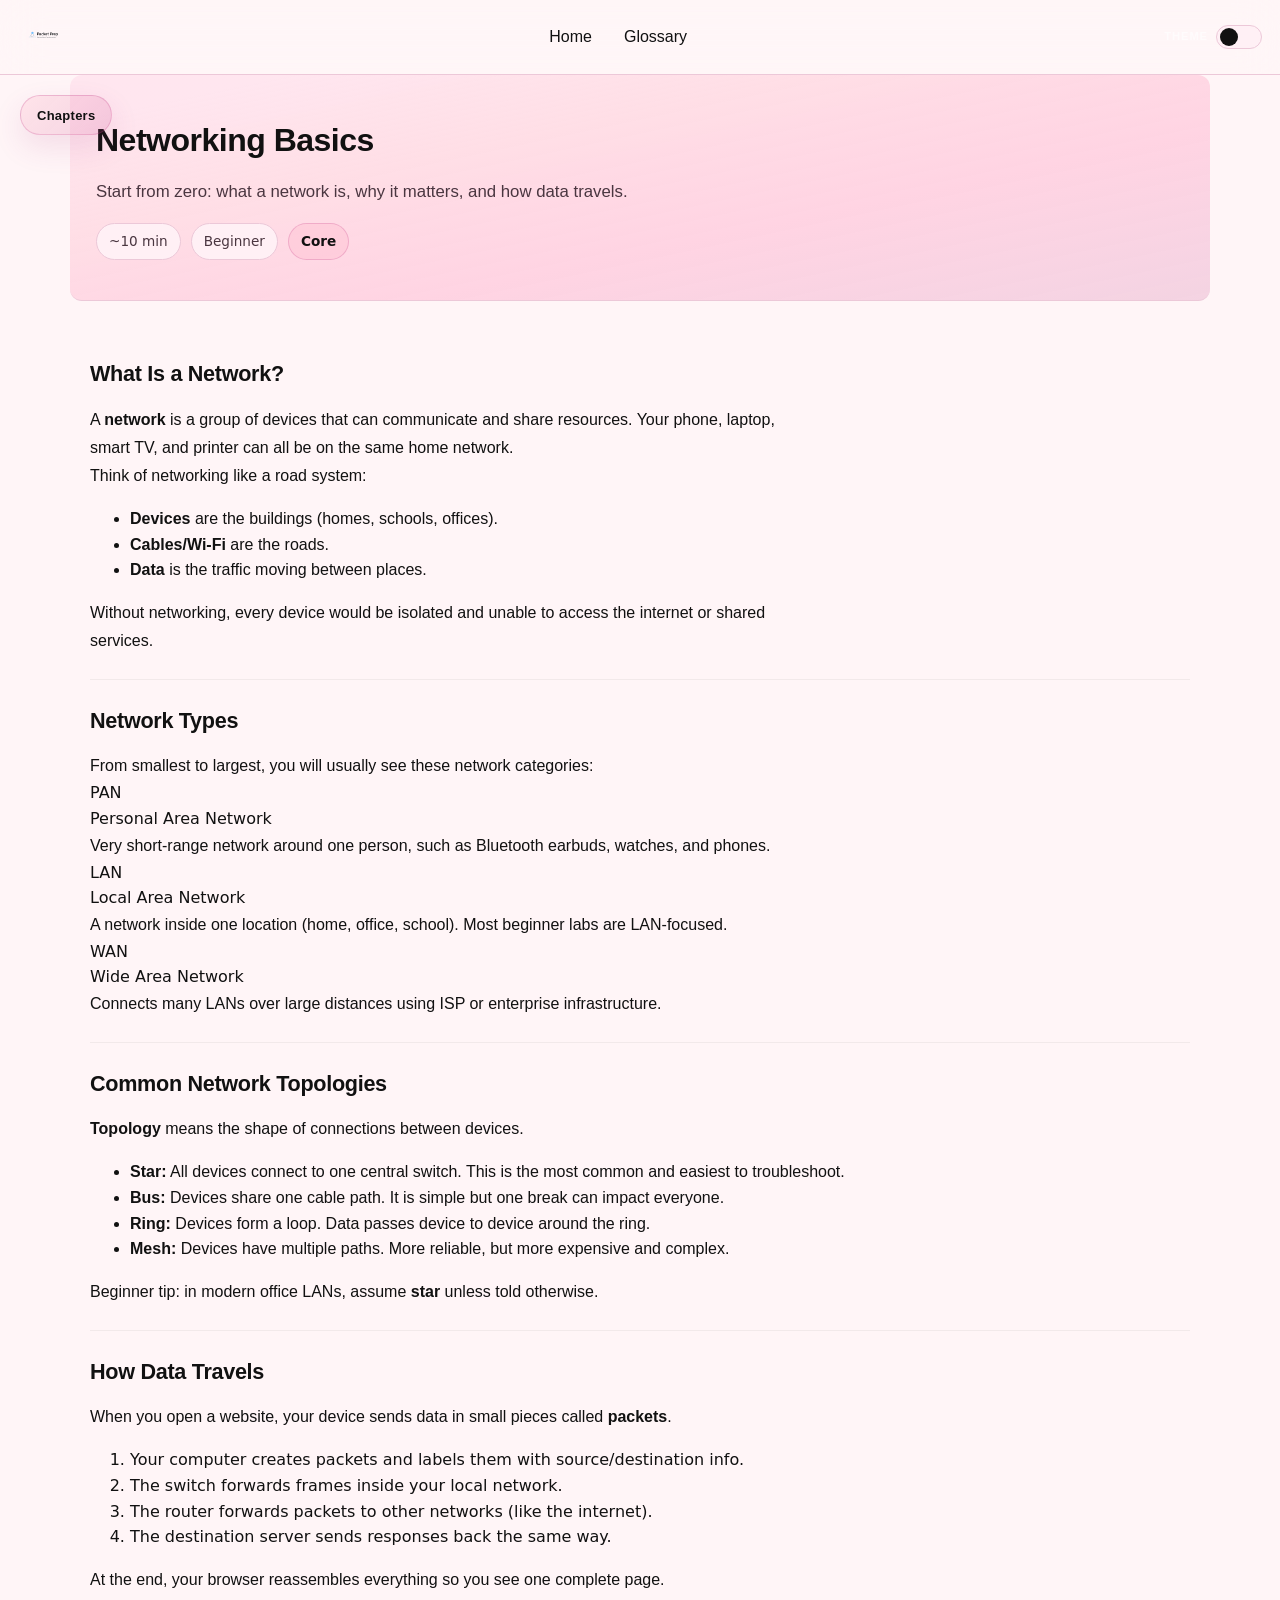
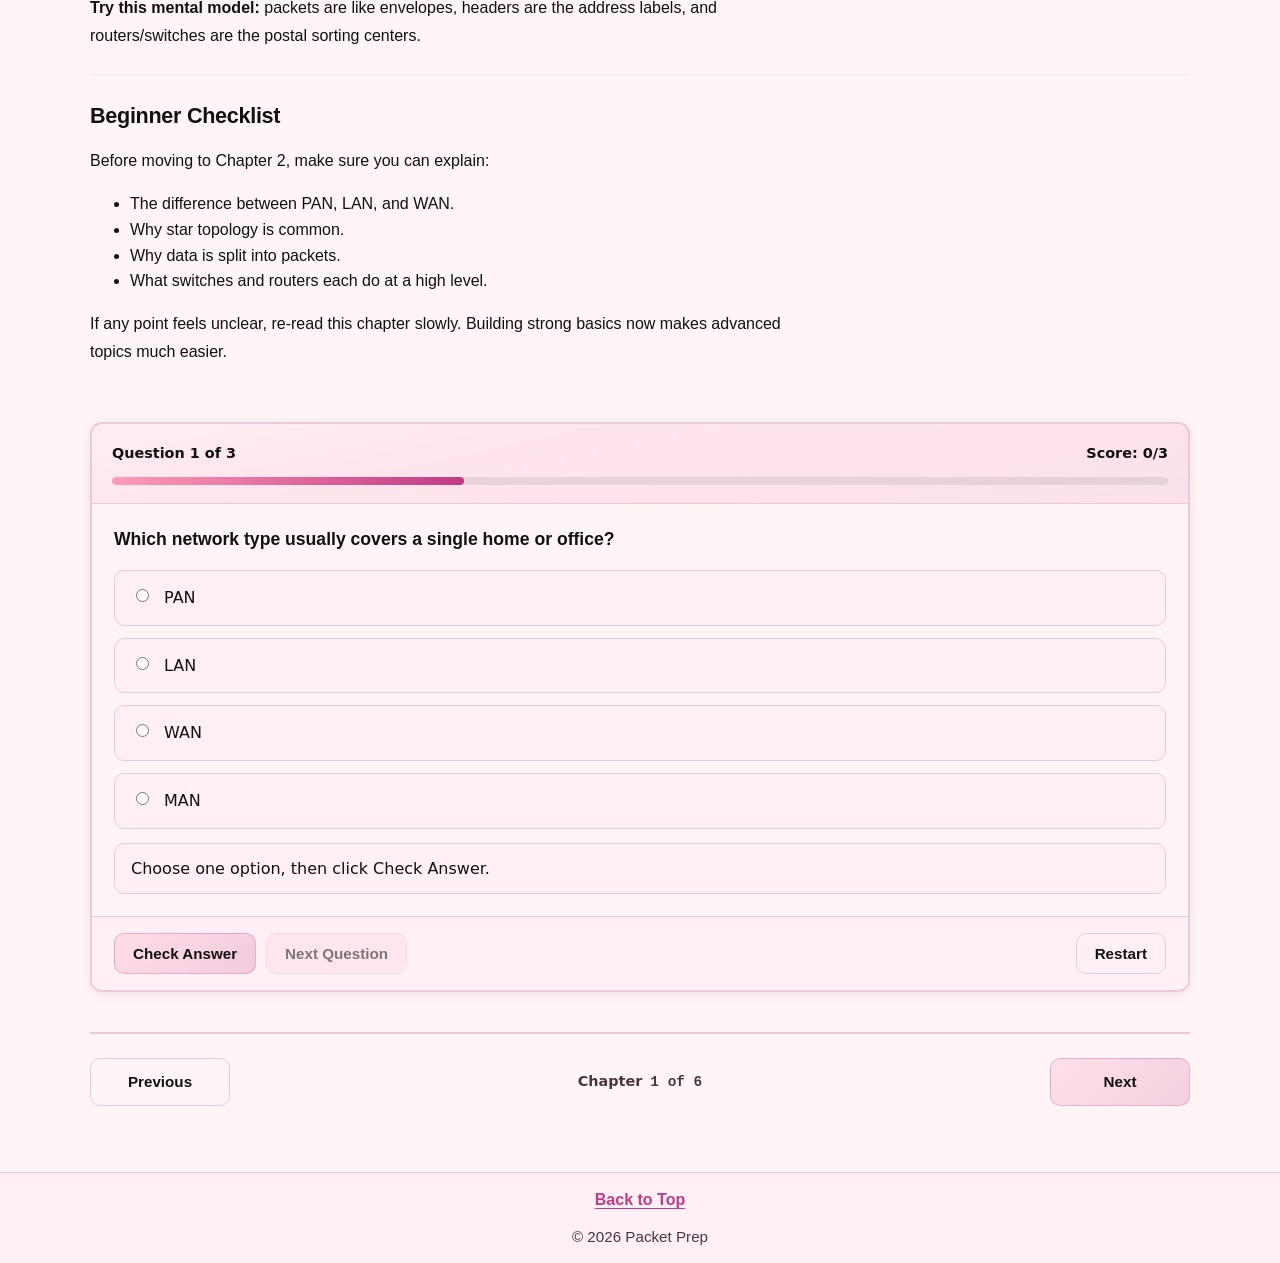
==== commit 602b43be: "a" ====
--- a/lessons.html
+++ b/lessons.html
@@ -1,133 +1,150 @@
 <!doctype html>
 <html lang="en">
-<head>
-  <meta charset="utf-8" />
-  <meta name="viewport" content="width=device-width,initial-scale=1" />
-  <title>Packet Prep - Chapter</title>
-  <link rel="preconnect" href="https://fonts.googleapis.com">
-  <link rel="preconnect" href="https://fonts.gstatic.com" crossorigin>
-  
-  <link rel="stylesheet" href="css/global.css">
-  <link rel="stylesheet" href="css/lesson.css">
+  <head>
+    <meta charset="utf-8" />
+    <meta name="viewport" content="width=device-width,initial-scale=1" />
+    <title>Packet Prep - Chapter</title>
+    <link rel="preconnect" href="https://fonts.googleapis.com" />
+    <link rel="preconnect" href="https://fonts.gstatic.com" crossorigin />
 
-  <!-- Keep your existing script (theme, nav behavior, etc.) -->
-  <script src="js/script.js" defer></script>
+    <link rel="stylesheet" href="css/global.css" />
+    <link rel="stylesheet" href="css/lesson.css" />
 
-  <!-- Lesson loader: reads ?id=chapter-1, injects DOM, builds sidebar, prev/next, quiz -->
-  <script src="js/lessonLoader.js" defer></script>
-</head>
+    <!-- Keep your existing script (theme, nav behavior, etc.) -->
+    <script src="js/script.js" defer></script>
 
-<body>
+    <!-- Lesson loader: reads ?id=chapter-1, injects DOM, builds sidebar, prev/next, quiz -->
+    <script src="js/lessonLoader.js" defer></script>
+  </head>
 
-  <!-- ================= HEADER ================= -->
-  <header class="topbar">
-    <div class="logo-nav">
-      <img src="Assets/Images/Logo/Logo.png" alt="Packet Prep Logo">
+  <body>
+    <a class="skip-link" href="#main">Skip to main content</a>
+
+    <!-- ================= HEADER ================= -->
+    <header class="topbar" id="top">
+      <a class="logo-nav" href="packet_prep.html#home" aria-label="Packet Prep home">
+        <img src="Assets/Images/Logo/Logo.png" alt="Packet Prep Logo" />
+      </a>
+
+      <nav class="nav" aria-label="Primary Navigation">
+        <a href="packet_prep.html">Home</a>
+        <a href="glossary.html">Glossary</a>
+      </nav>
+
+      <div class="theme-toggle" aria-label="Toggle theme">
+        <span class="theme-toggle__label" aria-hidden="true">Theme</span>
+        <div
+          id="themeSwitch"
+          class="switch"
+          role="switch"
+          aria-checked="false"
+          tabindex="0"
+          title="Toggle dark mode"
+        ></div>
+      </div>
+
+      <button
+        class="icon-btn"
+        id="menuBtn"
+        type="button"
+        aria-label="Open course menu"
+        aria-controls="sidebar"
+        aria-expanded="false"
+      >
+        Menu
+      </button>
+    </header>
+
+    <!-- Overlay for mobile sidebar drawer -->
+    <div class="overlay" id="overlay" hidden></div>
+
+    <!-- =========================
+       PAGE LAYOUT
+  ========================== -->
+    <div class="page sidebar-closed">
+      <!-- =========================
+         SIDEBAR / CURRICULUM NAV
+    ========================== -->
+      <aside class="sidebar" id="sidebar" aria-label="Course navigation">
+        <!-- Header: chapter name + close button -->
+        <div class="sidebar__header">
+          <h3 class="sidebar__chapter" id="chapterLabel">Loading...</h3>
+          <button class="icon-btn sidebar__close" id="sidebarCloseBtn" type="button" aria-label="Close sidebar">
+            Close
+          </button>
+        </div>
+
+        <!-- Progress section -->
+        <div class="sidebar__progress-section">
+          <div class="progressline">
+            <div class="progressline__fill" id="courseProgressFill" style="width: 0%"></div>
+          </div>
+          <div class="sidebar__progress-text">
+            <span class="muted">Progress</span>
+            <span class="mono" id="courseProgressText">0%</span>
+          </div>
+        </div>
+
+        <!-- Chapter list: JS will inject here -->
+        <nav class="sidebar__nav" id="sidebarNav" aria-label="Chapters and sections"></nav>
+      </aside>
+
+      <!-- rail button to reopen sidebar when closed -->
+      <button
+        id="sidebarOpenBtn"
+        class="sidebar-rail"
+        aria-label="Open sidebar"
+        onclick="document.querySelector('.page').classList.remove('sidebar-closed')"
+      >
+        Chapters
+      </button>
+
+      <!-- =========================
+         MAIN CONTENT
+    ========================== -->
+      <main class="content" id="main">
+        <article class="lesson">
+          <header class="lesson__header">
+            <!-- JS injects title/subtitle -->
+            <h1 class="lesson__title" id="chapterTitle">Loading...</h1>
+            <p class="lesson__subtitle" id="chapterSubtitle"></p>
+
+            <!-- Optional chips (you can fill later from JSON) -->
+            <div class="lesson__chips" aria-label="Lesson metadata" id="chapterChips">
+              <span class="chip">~10 min</span>
+              <span class="chip">Beginner</span>
+              <span class="chip chip--accent">Core</span>
+            </div>
+          </header>
+
+          <!-- JS injects sections here -->
+          <div id="lessonSections"></div>
+
+          <!-- JS injects the quiz card here (single-card quiz) -->
+          <div id="quizMount"></div>
+
+          <!-- =========================
+             PREV / NEXT (JS sets these)
+        ========================== -->
+          <footer class="pager" aria-label="Chapter navigation">
+            <a class="pager__btn btn btn--ghost" id="prevBtn" href="#"> Previous </a>
+
+            <div class="pager__status">
+              <span class="muted">Chapter</span>
+              <span class="mono" id="chapterCount">-</span>
+            </div>
+
+            <a class="pager__btn btn btn--primary" id="nextBtn" href="#"> Next </a>
+          </footer>
+        </article>
+      </main>
     </div>
 
-    <nav class="nav" aria-label="Primary Navigation">
-      <a href="packet_prep.html">Home</a>
-      <a href="index.html#glossary">Glossary</a>
-      <a href="index.html#about">About</a>
-      <a href="index.html#progress">Progress</a>
-      <a href="index.html#chapter-select">Chapter Select</a>
-    </nav>
-
-    <div id="themeSwitch"
-         class="switch"
-         role="switch"
-         aria-checked="false"
-         tabindex="0"
-         title="Toggle dark mode">
-    </div>
-
-    <button class="icon-btn" id="menuBtn" type="button"
-      aria-label="Open course menu"
-      aria-controls="sidebar"
-      aria-expanded="false">
-      Menu
-    </button>
-  </header>
-
-  <!-- Overlay for mobile sidebar drawer -->
-  <div class="overlay" id="overlay" hidden></div>
-
-  <!-- =========================
-       PAGE LAYOUT
-  ========================== -->
-  <div class="page sidebar-closed">
-    <!-- =========================
-         SIDEBAR / CURRICULUM NAV
-    ========================== -->
-    <aside class="sidebar" id="sidebar" aria-label="Course navigation">
-      <!-- Header: chapter name + close button -->
-      <div class="sidebar__header">
-        <h3 class="sidebar__chapter" id="chapterLabel">Loading...</h3>
-        <button class="icon-btn sidebar__close" id="sidebarCloseBtn" type="button" aria-label="Close sidebar">Close</button>
+    <footer class="lesson-footer" aria-label="Page footer">
+      <div class="lesson-footer__inner">
+        <a class="lesson-footer__top" href="#top">Back to Top</a>
+        <p class="lesson-footer__copy">&copy; 2026 Packet Prep</p>
       </div>
-
-      <!-- Progress section -->
-      <div class="sidebar__progress-section">
-        <div class="progressline">
-          <div class="progressline__fill" id="courseProgressFill" style="width: 0%"></div>
-        </div>
-        <div class="sidebar__progress-text">
-          <span class="muted">Progress</span>
-          <span class="mono" id="courseProgressText">0%</span>
-        </div>
-      </div>
-
-      <!-- Chapter list: JS will inject here -->
-      <nav class="sidebar__nav" id="sidebarNav" aria-label="Chapters and sections"></nav>
-    </aside>
-
-    <!-- rail button to reopen sidebar when closed -->
-    <button id="sidebarOpenBtn" class="sidebar-rail" aria-label="Open sidebar" onclick="document.querySelector('.page').classList.remove('sidebar-closed')">Chapters</button>
-
-    <!-- =========================
-         MAIN CONTENT
-    ========================== -->
-    <main class="content" id="main">
-      <article class="lesson">
-        <header class="lesson__header">
-          <!-- JS injects title/subtitle -->
-          <h1 class="lesson__title" id="chapterTitle">Loading...</h1>
-          <p class="lesson__subtitle" id="chapterSubtitle"></p>
-
-          <!-- Optional chips (you can fill later from JSON) -->
-          <div class="lesson__chips" aria-label="Lesson metadata" id="chapterChips">
-            <span class="chip">~10 min</span>
-            <span class="chip">Beginner</span>
-            <span class="chip chip--accent">Core</span>
-          </div>
-        </header>
-
-        <!-- JS injects sections here -->
-        <div id="lessonSections"></div>
-
-        <!-- JS injects the quiz card here (single-card quiz) -->
-        <div id="quizMount"></div>
-
-        <!-- =========================
-             PREV / NEXT (JS sets these)
-        ========================== -->
-        <footer class="pager" aria-label="Chapter navigation">
-          <a class="pager__btn btn btn--ghost" id="prevBtn" href="#">
-            Previous
-          </a>
-
-          <div class="pager__status">
-            <span class="muted">Chapter</span>
-            <span class="mono" id="chapterCount">-</span>
-          </div>
-
-          <a class="pager__btn btn btn--primary" id="nextBtn" href="#">
-            Next
-          </a>
-        </footer>
-      </article>
-    </main>
-  </div>
-
-</body>
-</html>+    </footer>
+  </body>
+</html>
--- a/css/global.css
+++ b/css/global.css
@@ -1,85 +1,161 @@
-:root{
+:root {
   /* ===== Core tokens (LIGHT) ===== */
-  --bg:#fff5f7;
-  --text:#111111;
-  --muted:#4a3640;
-  --line:#ecc8d8;
-  --panel:#fff0f5;
-  --btn:#ffdfe9;
-  --btnText:#111;
-  --focus:#c13a86;
-  --title:#F2F2F2;
-
-  --topH:75px;
-  --max:1100px;
-  --gap:28px;
-  --radius:14px;
+  --bg: #fff5f7;
+  --text: #111111;
+  --muted: #4a3640;
+  --line: #ecc8d8;
+  --panel: #fff0f5;
+  --btn: #ffdfe9;
+  --btnText: #111;
+  --focus: #c13a86;
+  --title: #f2f2f2;
+
+  --topH: 75px;
+  --max: 1100px;
+  --gap: 28px;
+  --radius: 14px;
 
   /* Lesson/shared tokens */
-  --border:rgba(0,0,0,.08);
-  --shadow:0 10px 30px rgba(0,0,0,.08);
-  --accent:#ff9cb6;
-  --accent-2:#c13a86;
+  --border: rgba(0, 0, 0, 0.08);
+  --shadow: 0 10px 30px rgba(0, 0, 0, 0.08);
+  --accent: #ff9cb6;
+  --accent-2: #c13a86;
 }
 
 /* Dark mode tokens (ENABLED) */
-:root[data-theme="dark"]{
-  --bg:#181018;
-  --text:#f2f2f2;
-  --muted:#c3a7b7;
-  --line:#4a2b3a;
-  --panel:#211520;
-  --btn:#301d2c;
-  --btnText:#f2f2f2;
-  --title:#181018;
-
-  --border:rgba(255,255,255,.08);
-  --shadow:0 10px 30px rgba(0,0,0,.35);
-}
-
-*{ box-sizing:border-box; }
-html{ font-size:100%; }
-
-body{
-  margin:0;
-  font-family: system-ui, -apple-system, Segoe UI, Roboto, Helvetica, Arial, sans-serif;
-  background:var(--bg);
-  color:var(--text);
-  font-size:1rem;
-  line-height:1.6;
+:root[data-theme="dark"] {
+  --bg: #181018;
+  --text: #f2f2f2;
+  --muted: #c3a7b7;
+  --line: #4a2b3a;
+  --panel: #211520;
+  --btn: #301d2c;
+  --btnText: #f2f2f2;
+  --title: #181018;
+
+  --border: rgba(255, 255, 255, 0.08);
+  --shadow: 0 10px 30px rgba(0, 0, 0, 0.35);
+}
+
+* {
+  box-sizing: border-box;
+}
+html {
+  font-size: 100%;
+}
+
+body {
+  margin: 0;
+  font-family:
+    system-ui,
+    -apple-system,
+    Segoe UI,
+    Roboto,
+    Helvetica,
+    Arial,
+    sans-serif;
+  background: var(--bg);
+  color: var(--text);
+  font-size: 1rem;
+  line-height: 1.6;
+}
+
+body.nav-open {
+  overflow: hidden;
+}
+
+.skip-link {
+  position: fixed;
+  left: 16px;
+  top: 12px;
+  padding: 10px 14px;
+  border-radius: 10px;
+  background: var(--text);
+  color: var(--bg);
+  font-weight: 700;
+  transform: translateY(-150%);
+  transition: transform 0.2s ease;
+  z-index: 300;
+}
+
+.skip-link:focus-visible {
+  transform: translateY(0);
 }
 
 /* utility helpers used across pages */
-.muted{ color: var(--muted); }
-.mono{ font-family: ui-monospace, SFMono-Regular, Menlo, Monaco, Consolas, "Liberation Mono", "Courier New", monospace; }
-.code{ font-family: ui-monospace, SFMono-Regular, Menlo, Monaco, Consolas, "Liberation Mono", "Courier New", monospace; }
-.bullets{ padding-left:1.1rem; line-height:1.65; }
-.bullets li{ margin:.35rem 0; }
-
-a{ color:inherit; text-decoration:none; }
-
-h1,h2,h3,h4{
-  font-family:"Orbitron", sans-serif;
-  font-optical-sizing:auto;
+.muted {
+  color: var(--muted);
+}
+.mono {
+  font-family: ui-monospace, SFMono-Regular, Menlo, Monaco, Consolas, "Liberation Mono", "Courier New", monospace;
+}
+.code {
+  font-family: ui-monospace, SFMono-Regular, Menlo, Monaco, Consolas, "Liberation Mono", "Courier New", monospace;
+}
+.bullets {
+  padding-left: 1.1rem;
+  line-height: 1.65;
+}
+.bullets li {
+  margin: 0.35rem 0;
+}
+
+a {
+  color: inherit;
+  text-decoration: none;
+}
+
+a,
+button,
+input,
+select,
+textarea,
+summary,
+[role="button"],
+[role="switch"] {
+  -webkit-tap-highlight-color: transparent;
+}
+
+a:focus-visible,
+button:focus-visible,
+input:focus-visible,
+select:focus-visible,
+textarea:focus-visible,
+summary:focus-visible,
+[role="button"]:focus-visible,
+[role="switch"]:focus-visible {
+  outline: 3px solid color-mix(in srgb, var(--focus) 70%, white 30%);
+  outline-offset: 3px;
+}
+
+h1,
+h2,
+h3,
+h4 {
+  font-family: "Orbitron", sans-serif;
+  font-optical-sizing: auto;
 }
 
 h1 {
   font-size: 30px;
 }
 
-h3{ color: var(--focus); }
-
-ul,a{
-  font-family:"Kanit", sans-serif;
-  font-weight:400;
-  font-style:normal;
-}
-
-p{
-  font-family:"Overpass", sans-serif;
-  font-optical-sizing:auto;
-  font-weight:400;
-  font-style:normal;
+h3 {
+  color: var(--focus);
+}
+
+ul,
+a {
+  font-family: "Kanit", sans-serif;
+  font-weight: 400;
+  font-style: normal;
+}
+
+p {
+  font-family: "Overpass", sans-serif;
+  font-optical-sizing: auto;
+  font-weight: 400;
+  font-style: normal;
   color: var(--text);
 }
 
@@ -87,16 +163,16 @@
    TOP BAR
 -------------------------- */
 
-.topbar{
+.topbar {
   position: fixed;
   width: 100%;
   top: 0;
   z-index: 100;
   height: var(--topH);
-  background: rgba(255,255,255,0.1);
+  background: rgba(255, 255, 255, 0.1);
   backdrop-filter: blur(20px);
   -webkit-backdrop-filter: blur(20px);
-  border-bottom: 1px solid rgba(255,255,255,.25);
+  border-bottom: 1px solid rgba(255, 255, 255, 0.25);
 
   display: flex;
   align-items: center;
@@ -105,103 +181,241 @@
 
   transform: translateY(0);
   will-change: transform;
-  transition: background .3s ease, color .3s ease, transform .3s ease;
-}
-
-.topbar.hide{ transform: translateY(-100%); }
+  transition:
+    background 0.3s ease,
+    color 0.3s ease,
+    transform 0.3s ease;
+}
+
+.topbar.hide {
+  transform: translateY(-100%);
+}
 
 /* Nav links white/semi-transparent when header is transparent */
-.topbar .nav a{
-  color: rgba(255,255,255,.9);
-  transition: color .3s ease;
-}
-
-.topbar .nav a:hover{
+.topbar .nav a {
+  color: rgba(255, 255, 255, 0.9);
+  transition: color 0.3s ease;
+}
+
+.topbar .nav a:hover {
   color: #fff;
 }
 
 /* When scrolled: switch to glassy effect */
-.topbar.scrolled{
-  background: rgba(255,255,255,0.1);
+.topbar.scrolled {
+  background: rgba(255, 255, 255, 0.1);
   backdrop-filter: blur(20px);
   -webkit-backdrop-filter: blur(20px);
-  border-bottom: 1px solid rgba(255,255,255,0.25);
-  box-shadow: 0 8px 32px rgba(0,0,0,0.1);
-}
-
-.topbar.scrolled .nav a{
+  border-bottom: 1px solid rgba(255, 255, 255, 0.25);
+  box-shadow: 0 8px 32px rgba(0, 0, 0, 0.1);
+}
+
+.topbar.scrolled .nav a {
   color: var(--text);
 }
 
-.topbar.scrolled .nav a:hover{
+.topbar.scrolled .nav a:hover {
   color: var(--focus);
 }
 
-.nav{
-  display:flex;
-  gap:2rem;
-  font-size:1rem;
-  white-space:nowrap;
-  margin:0 auto;
-}
-
-.nav a:hover{
-  color:var(--focus);
-  transition: color .2s ease;
-}
-
-.logo-nav{
-  display:flex;
-  align-items:center;
-  flex:0 0 auto;
-}
-
-.logo-nav img{
-  height:2.25rem;
-  width:auto;
-  max-width:11rem;
-  display:block;
-}
-
-.switch{
-  width:46px; height:24px;
-  border:1px solid var(--line);
-  background:var(--panel);
-  border-radius:999px;
-  position:relative;
-  cursor:pointer;
-  flex:0 0 auto;
-}
-
-.switch::after{
-  content:"";
-  width:18px; height:18px;
-  border-radius:999px;
-  background:var(--text);
-  position:absolute;
-  top:50%;
-  left:3px;
-  transform:translateY(-50%);
-  transition:left .2s ease;
-}
-
-:root[data-theme="dark"] .switch::after{ left:25px; }
+/* Glossary page / any non-hero page: always-dark navbar */
+.topbar.topbar--solid,
+.topbar.topbar--solid.scrolled {
+  background: var(--panel);
+  border-bottom: 1px solid var(--line);
+  backdrop-filter: none;
+  -webkit-backdrop-filter: none;
+  box-shadow: none;
+}
+.topbar.topbar--solid .nav a,
+.topbar.topbar--solid.scrolled .nav a {
+  color: var(--text);
+}
+.topbar.topbar--solid .nav a:hover,
+.topbar.topbar--solid.scrolled .nav a:hover {
+  color: var(--focus);
+}
+
+.nav {
+  display: flex;
+  align-items: center;
+  gap: 2rem;
+  font-size: 1rem;
+  white-space: nowrap;
+  margin: 0 auto;
+}
+
+.nav a {
+  display: inline-flex;
+  align-items: center;
+  line-height: 1;
+}
+
+.nav a:not(.nav-cta) {
+  padding: 8px 0;
+}
+
+.nav a:hover {
+  color: var(--focus);
+  transition: color 0.2s ease;
+}
+
+.nav a.nav-cta {
+  padding: 8px 14px;
+  border-radius: 999px;
+  border: 1px solid rgba(255, 255, 255, 0.45);
+  background: rgba(255, 255, 255, 0.16);
+  color: #fff;
+  font-weight: 700;
+  letter-spacing: 0.02em;
+}
+
+.nav a.nav-cta:hover {
+  color: #fff;
+  background: rgba(255, 255, 255, 0.28);
+}
+
+.topbar.scrolled .nav a.nav-cta,
+.topbar.topbar--solid .nav a.nav-cta,
+.topbar.topbar--solid.scrolled .nav a.nav-cta {
+  background: var(--focus);
+  border-color: var(--focus);
+  color: #fff;
+}
+
+.topbar.scrolled .nav a.nav-cta:hover,
+.topbar.topbar--solid .nav a.nav-cta:hover,
+.topbar.topbar--solid.scrolled .nav a.nav-cta:hover {
+  background: #a82f73;
+  border-color: #a82f73;
+  color: #fff;
+}
+
+@media (min-width: 921px) {
+  .topbar .site-nav {
+    position: absolute;
+    left: 50%;
+    transform: translateX(-50%);
+    margin: 0;
+  }
+}
+
+.logo-nav {
+  display: flex;
+  align-items: center;
+  flex: 0 0 auto;
+}
+
+.logo-nav img {
+  height: 2.25rem;
+  width: auto;
+  max-width: 11rem;
+  display: block;
+}
+
+.theme-toggle {
+  display: flex;
+  align-items: center;
+  gap: 8px;
+  flex: 0 0 auto;
+  cursor: pointer;
+}
+
+.theme-toggle__label {
+  font-family: "Orbitron", sans-serif;
+  font-size: 0.7rem;
+  font-weight: 700;
+  letter-spacing: 0.08em;
+  text-transform: uppercase;
+  color: var(--text);
+  user-select: none;
+  opacity: 0.7;
+}
+
+.theme-toggle:focus-within .theme-toggle__label {
+  opacity: 1;
+}
+
+/* on the hero page the nav links are white, so match the label */
+.topbar:not(.topbar--solid) .theme-toggle__label {
+  color: rgba(255, 255, 255, 0.85);
+}
+
+.switch {
+  width: 46px;
+  height: 24px;
+  border: 1px solid var(--line);
+  background: var(--panel);
+  border-radius: 999px;
+  position: relative;
+  cursor: pointer;
+  flex: 0 0 auto;
+}
+
+.icon-btn {
+  display: inline-flex;
+  align-items: center;
+  justify-content: center;
+  min-height: 42px;
+  padding: 10px 16px;
+  border-radius: 999px;
+  border: 1px solid rgba(255, 255, 255, 0.28);
+  background: rgba(255, 255, 255, 0.12);
+  color: #fff;
+  cursor: pointer;
+  font-size: 0.86rem;
+  font-weight: 700;
+  letter-spacing: 0.04em;
+  transition:
+    background 0.2s ease,
+    border-color 0.2s ease,
+    transform 0.2s ease;
+}
+
+.topbar.scrolled .icon-btn,
+.topbar.topbar--solid .icon-btn,
+.topbar.topbar--solid.scrolled .icon-btn {
+  color: var(--text);
+  border-color: var(--line);
+  background: var(--panel);
+}
+
+.icon-btn:hover {
+  transform: translateY(-1px);
+}
+
+.switch::after {
+  content: "";
+  width: 18px;
+  height: 18px;
+  border-radius: 999px;
+  background: var(--text);
+  position: absolute;
+  top: 50%;
+  left: 3px;
+  transform: translateY(-50%);
+  transition: left 0.2s ease;
+}
+
+:root[data-theme="dark"] .switch::after {
+  left: 25px;
+}
 
 /* --------------------------
    SECTION SYSTEM
 -------------------------- */
-.screen{
-  min-height:calc(100vh - var(--topH));
-  border-bottom:1px solid var(--line);
-  display:flex;
-  align-items:center;
-}
-
-.wrap{
-  width:100%;
-  max-width:var(--max);
-  margin:0 auto;
-  padding:48px 20px;
+.screen {
+  min-height: calc(100vh - var(--topH));
+  border-bottom: 1px solid var(--line);
+  display: flex;
+  align-items: center;
+}
+
+.wrap {
+  width: 100%;
+  max-width: var(--max);
+  margin: 0 auto;
+  padding: 48px 20px;
 }
 
 /* ===== Sidebar collapse + mobile drawer ===== */
@@ -230,34 +444,85 @@
 .overlay {
   position: fixed;
   inset: 0;
-  background: rgba(0,0,0,.55);
+  background: rgba(0, 0, 0, 0.55);
   backdrop-filter: blur(2px);
   z-index: 60;
 }
 
 /* Mobile drawer behavior */
 @media (max-width: 860px) {
-  .page { grid-template-columns: 1fr; }
-
-  .sidebar {
+  .topbar {
+    gap: 10px;
+    padding: 0 14px;
+  }
+
+  .site-nav {
     position: fixed;
-    top: var(--topH);
-    left: 0;
-    height: calc(100vh - var(--topH));
-    width: min(86vw, 340px);
-    transform: translateX(-105%);
-    transition: transform 220ms ease;
-    z-index: 70;
-    border-right: 1px solid var(--border);
+    top: calc(var(--topH) + 10px);
+    left: 12px;
+    right: 12px;
+    margin: 0;
+    padding: 14px;
+    display: flex;
+    flex-direction: column;
+    align-items: stretch;
+    gap: 6px;
+    border: 1px solid var(--line);
+    border-radius: 18px;
     background: var(--panel);
-  }
-
-  .sidebar.is-open { transform: translateX(0); }
-
-  body.nav-open { overflow: hidden; }
-
-  #menuBtn { display: inline-flex; }
+    box-shadow: var(--shadow);
+    opacity: 0;
+    transform: translateY(-10px);
+    pointer-events: none;
+    z-index: 130;
+    white-space: normal;
+    overflow: hidden auto;
+    max-height: calc(100vh - var(--topH) - 24px);
+  }
+
+  .site-nav a {
+    min-height: 44px;
+    display: flex;
+    align-items: center;
+    padding: 10px 12px;
+    border-radius: 12px;
+  }
+
+  .site-nav.is-open {
+    opacity: 1;
+    transform: translateY(0);
+    pointer-events: auto;
+  }
+
+  .overlay {
+    z-index: 120;
+  }
+
+  #menuBtn {
+    display: inline-flex;
+  }
+
+  .theme-toggle__label {
+    display: none;
+  }
 }
 
 /* Hide hamburger on desktop */
-#menuBtn { display: none; }+#menuBtn {
+  display: none;
+}
+
+@media (prefers-reduced-motion: reduce) {
+  html:focus-within {
+    scroll-behavior: auto;
+  }
+
+  *,
+  *::before,
+  *::after {
+    animation-duration: 0.01ms !important;
+    animation-iteration-count: 1 !important;
+    transition-duration: 0.01ms !important;
+    scroll-behavior: auto !important;
+  }
+}
--- a/css/lesson.css
+++ b/css/lesson.css
@@ -3,7 +3,7 @@
    Color-consistent with homepage (global.css tokens)
 ========================================================= */
 
-:root{
+:root {
   /* Layout and typography variables (non-color) */
   --radius-sm: 12px;
   --content-max: var(--max);
@@ -11,18 +11,23 @@
   --mono: ui-monospace, SFMono-Regular, Menlo, Monaco, Consolas, "Liberation Mono", "Courier New", monospace;
 }
 
-*{ box-sizing: border-box; }
-
-html,body{ height: 100%; }
-body{
+* {
+  box-sizing: border-box;
+}
+
+html,
+body {
+  height: 100%;
+}
+body {
   margin: 0;
   background: var(--bg);
   color: var(--text);
 }
 
 /* Override global topbar transparent styling for lesson pages */
-.topbar{
-  background: rgba(255,255,255,0.1);
+.topbar {
+  background: rgba(255, 255, 255, 0.1);
   backdrop-filter: blur(20px);
   -webkit-backdrop-filter: blur(20px);
   border-bottom: 1px solid var(--line);
@@ -30,7 +35,7 @@
 
 /* Keep the topbar fixed and prevent JS-driven retraction on lesson pages.
    This ensures the header stays visible and doesn't translate away. */
-.topbar{
+.topbar {
   position: fixed; /* reinforce fixed positioning */
   top: 0;
   left: 0;
@@ -38,18 +43,18 @@
   z-index: 110; /* above sidebar */
 }
 
-.topbar .nav a{
-  color: var(--text);
-}
-
-.topbar .nav a:hover{
+.topbar .nav a {
+  color: var(--text);
+}
+
+.topbar .nav a:hover {
   color: var(--focus);
 }
 
 /* =========================================================
    Page Layout
 ========================================================= */
-.page{
+.page {
   display: grid;
   grid-template-columns: 1fr;
   min-height: calc(100vh - var(--topH));
@@ -61,10 +66,11 @@
   grid-template-columns: minmax(0, var(--sidebar-w)) 1fr;
 }
 
-/* Sidebar base - fixed on left */
-.sidebar{
+/* Sidebar base - sticky on left */
+.sidebar {
   /* Inline sidebar: participates in the page grid on desktop */
-  position: static;
+  position: sticky;
+  top: calc(var(--topH) + 20px);
   width: var(--sidebar-w);
   max-height: calc(100vh - var(--topH) - 40px);
   overflow-y: auto;
@@ -80,15 +86,19 @@
 }
 
 /* Optional: nicer scrollbar */
-.sidebar::-webkit-scrollbar{ width: 10px; }
-.sidebar::-webkit-scrollbar-thumb{
-  background: rgba(0,0,0,.12);              /* dark thumb on light bg */
+.sidebar::-webkit-scrollbar {
+  width: 10px;
+}
+.sidebar::-webkit-scrollbar-thumb {
+  background: rgba(0, 0, 0, 0.12); /* dark thumb on light bg */
   border-radius: 999px;
 }
-.sidebar::-webkit-scrollbar-track{ background: transparent; }
+.sidebar::-webkit-scrollbar-track {
+  background: transparent;
+}
 
 /* Sidebar header: chapter name + close button */
-.sidebar__header{
+.sidebar__header {
   display: flex;
   align-items: center;
   justify-content: space-between;
@@ -98,7 +108,7 @@
   flex-shrink: 0;
 }
 
-.sidebar__chapter{
+.sidebar__chapter {
   margin: 0;
   font-size: 16px;
   font-weight: 700;
@@ -110,17 +120,17 @@
 }
 
 /* Progress section with bar and percentage */
-.sidebar__progress-section{
+.sidebar__progress-section {
   padding: 14px;
   border-bottom: 1px solid var(--line);
   flex-shrink: 0;
 }
 
-.sidebar__progress-section .progressline{
+.sidebar__progress-section .progressline {
   margin-bottom: 8px;
 }
 
-.sidebar__progress-text{
+.sidebar__progress-text {
   display: flex;
   justify-content: space-between;
   align-items: center;
@@ -130,7 +140,7 @@
 
 /* Shared control styling for lesson nav buttons */
 .icon-btn,
-.sidebar-rail{
+.sidebar-rail {
   display: inline-flex;
   align-items: center;
   justify-content: center;
@@ -138,18 +148,22 @@
   padding: 10px 16px;
   border-radius: 999px;
   border: 1px solid rgba(193, 58, 134, 0.24);
-  background: linear-gradient(135deg, rgba(255, 156, 182, 0.20) 0%, rgba(193, 58, 134, 0.18) 100%);
+  background: linear-gradient(135deg, rgba(255, 156, 182, 0.2) 0%, rgba(193, 58, 134, 0.18) 100%);
   color: var(--text);
   cursor: pointer;
   font-size: 13px;
   font-weight: 700;
   letter-spacing: 0.02em;
   box-shadow: 0 12px 30px rgba(168, 50, 121, 0.12);
-  transition: transform .2s ease, border-color .2s ease, background .2s ease, box-shadow .2s ease;
+  transition:
+    transform 0.2s ease,
+    border-color 0.2s ease,
+    background 0.2s ease,
+    box-shadow 0.2s ease;
 }
 
 .icon-btn:hover,
-.sidebar-rail:hover{
+.sidebar-rail:hover {
   border-color: rgba(193, 58, 134, 0.38);
   background: linear-gradient(135deg, rgba(255, 156, 182, 0.28) 0%, rgba(193, 58, 134, 0.24) 100%);
   box-shadow: 0 16px 34px rgba(168, 50, 121, 0.16);
@@ -157,19 +171,19 @@
 }
 
 .icon-btn:focus-visible,
-.sidebar-rail:focus-visible{
+.sidebar-rail:focus-visible {
   outline: 2px solid rgba(193, 58, 134, 0.3);
   outline-offset: 2px;
 }
 
-#menuBtn{
+#menuBtn {
   display: none;
   width: auto;
   min-width: 0;
 }
 
 /* Close button in sidebar */
-.sidebar__close{
+.sidebar__close {
   line-height: 1;
   width: auto;
   height: auto;
@@ -177,7 +191,7 @@
 }
 
 /* Floating “open sidebar” rail button (desktop) */
-.sidebar-rail{
+.sidebar-rail {
   position: fixed;
   left: 20px;
   top: calc(var(--topH) + 20px);
@@ -188,34 +202,34 @@
 }
 
 /* Only show rail button when sidebar is closed (desktop) */
-@media (min-width: 861px){
-  .page.sidebar-closed .sidebar{
+@media (min-width: 861px) {
+  .page.sidebar-closed .sidebar {
     display: none;
   }
 
-  .page.sidebar-closed .sidebar-rail{
+  .page.sidebar-closed .sidebar-rail {
     display: inline-flex;
   }
 }
 
 /* Progress bar styles (used in sidebar__top) */
-.progressline{
+.progressline {
   width: 100%;
   height: 6px;
-  background: rgba(0,0,0,.08);
+  background: rgba(0, 0, 0, 0.08);
   border-radius: 999px;
   overflow: hidden;
   margin: 0;
 }
 
-.progressline__fill{
+.progressline__fill {
   height: 100%;
   background: linear-gradient(90deg, var(--accent), var(--accent-2));
-  transition: width .3s ease;
+  transition: width 0.3s ease;
 }
 
 /* Sidebar navigation - scrollable list */
-.sidebar__nav{
+.sidebar__nav {
   display: flex;
   flex-direction: column;
   padding: 12px;
@@ -225,15 +239,15 @@
 }
 
 /* Chapters title */
-.sidebar__navTitle{
+.sidebar__navTitle {
   padding: 12px 12px 8px;
   font-weight: 800;
-  letter-spacing: .2px;
+  letter-spacing: 0.2px;
   color: var(--text);
 }
 
 /* Chapter list */
-.chapterlist{
+.chapterlist {
   display: grid;
   grid-template-columns: 1fr;
   gap: 12px;
@@ -241,7 +255,7 @@
   width: 100%;
 }
 
-.chapter{
+.chapter {
   border: 1px solid var(--line);
   background: #fff;
   border-radius: var(--radius);
@@ -249,7 +263,7 @@
   width: 100%;
 }
 
-.chapter summary{
+.chapter summary {
   list-style: none;
   cursor: pointer;
   padding: 12px 12px;
@@ -258,109 +272,127 @@
   justify-content: space-between;
   gap: 10px;
 }
-.chapter summary::-webkit-details-marker{ display: none; }
-
-.chapter__left{
+.chapter summary::-webkit-details-marker {
+  display: none;
+}
+
+.chapter summary:focus-visible,
+.chapter__link:focus-visible,
+.pager__btn:focus-visible,
+.sidebar-reset-btn:focus-visible,
+.lesson-footer__top:focus-visible {
+  outline: 3px solid rgba(193, 58, 134, 0.35);
+  outline-offset: 3px;
+}
+
+.chapter__left {
   display: flex;
   align-items: baseline;
   gap: 10px;
   min-width: 0;
 }
 
-.chapter__num{
+.chapter__num {
   font-family: var(--mono);
   color: var(--muted);
-  font-size: .88rem;
-}
-
-.chapter__title{
+  font-size: 0.88rem;
+}
+
+.chapter__title {
   font-weight: 800;
   white-space: nowrap;
   overflow: hidden;
   text-overflow: ellipsis;
 }
 
-.chapter__chev{
+.chapter__chev {
   color: var(--muted);
   transition: transform 180ms ease;
 }
 
-.chapter[open] .chapter__chev{
+.chapter[open] .chapter__chev {
   transform: rotate(90deg);
 }
 
-.chapter.is-active summary{
-  background: rgba(193,58,134,.12);
-  border-bottom: 1px solid rgba(193,58,134,.22);
-}
-
-.chapter__sections{
+.chapter.is-active summary {
+  background: rgba(193, 58, 134, 0.12);
+  border-bottom: 1px solid rgba(193, 58, 134, 0.22);
+}
+
+.chapter__sections {
   display: grid;
   padding: 6px 0 10px;
 }
 
-.chapter__link{
+.chapter__link {
   display: block;
   padding: 10px 12px;
   color: var(--muted);
   border-top: 1px solid var(--line);
   text-decoration: none;
 }
-.chapter__link:hover{
-  background: rgba(0,0,0,.03);
+.chapter__link:hover {
+  background: rgba(0, 0, 0, 0.03);
   color: var(--text);
   text-decoration: none;
 }
-.chapter__link.is-active{
+.chapter__link.is-active {
   color: var(--focus);
-  background: rgba(193,58,134,.12);
+  background: rgba(193, 58, 134, 0.12);
   font-weight: 700;
 }
 
 /* Optional: indent subsections slightly */
-.chapter__sections .chapter__link{
+.chapter__sections .chapter__link {
   padding-left: 34px;
 }
 
 /* Content column */
-.content{
+.content {
   padding: calc(var(--topH) + 24px) 20px 46px;
 }
-.content__top{
+.content__top {
   display: none;
 }
-.crumbs{
+.crumbs {
   display: flex;
   align-items: center;
   gap: 8px;
   color: var(--muted);
-  font-size: .92rem;
-}
-.crumbs__link{ color: var(--muted); }
-.crumbs__link:hover{ color: var(--focus); }
-.crumbs__current{ color: var(--text); font-weight: 700; }
-
-.scroll-indicator{
+  font-size: 0.92rem;
+}
+.crumbs__link {
+  color: var(--muted);
+}
+.crumbs__link:hover {
+  color: var(--focus);
+}
+.crumbs__current {
+  color: var(--text);
+  font-weight: 700;
+}
+
+.scroll-indicator {
   display: inline-flex;
   align-items: center;
   gap: 10px;
   min-width: 180px;
 }
-.scroll-indicator__bar{
+.scroll-indicator__bar {
   flex: 1;
   height: 10px;
   border-radius: 999px;
-  background: rgba(0,0,0,.08);
+  background: rgba(0, 0, 0, 0.08);
   overflow: hidden;
 }
-.scroll-indicator__fill{
+.scroll-indicator__fill {
   height: 100%;
   background: linear-gradient(90deg, var(--accent), var(--accent-2));
   border-radius: 999px;
 }
 
 /* Lesson card - now a flowing layout */
-.lesson{
+.lesson {
   max-width: var(--content-max);
   margin: 0 auto;
   background: transparent;
@@ -371,9 +403,15 @@
 }
 
 /* Hero section for lesson header */
-.lesson__header{
+.lesson__header {
   padding: 40px 26px;
-  background: linear-gradient(168deg, rgba(255, 202, 223, 0.34) 10%, rgba(255, 156, 182, 0.26) 34%, rgba(255, 95, 154, 0.22) 64%, rgba(193, 58, 134, 0.18) 100%);
+  background: linear-gradient(
+    168deg,
+    rgba(255, 202, 223, 0.34) 10%,
+    rgba(255, 156, 182, 0.26) 34%,
+    rgba(255, 95, 154, 0.22) 64%,
+    rgba(193, 58, 134, 0.18) 100%
+  );
   border-bottom: 1px solid var(--line);
   margin-bottom: 32px;
   border-radius: var(--radius-sm);
@@ -381,7 +419,7 @@
   margin-left: -20px;
   margin-right: -20px;
 }
-.lesson__title{
+.lesson__title {
   margin: 0;
   font-size: clamp(1.8rem, 2.5vw, 2.4rem);
   letter-spacing: -0.5px;
@@ -389,7 +427,7 @@
   color: var(--text);
 }
 
-.lesson__subtitle{
+.lesson__subtitle {
   margin: 12px 0 0;
   color: var(--muted);
   line-height: 1.7;
@@ -397,14 +435,14 @@
   font-size: 1.05rem;
 }
 
-.lesson__chips{
+.lesson__chips {
   margin-top: 16px;
   display: flex;
   flex-wrap: wrap;
   gap: 10px;
 }
 
-.chip{
+.chip {
   font-size: 0.85rem;
   color: var(--muted);
   border: 1px solid var(--line);
@@ -415,7 +453,7 @@
   white-space: nowrap;
 }
 
-.chip--accent{
+.chip--accent {
   color: var(--text);
   border-color: rgba(193, 58, 134, 0.24);
   background: rgba(255, 156, 182, 0.18);
@@ -423,8 +461,8 @@
 }
 
 /* Sections */
-.section{ 
-  padding: 24px 0; 
+.section {
+  padding: 24px 0;
   border-bottom: 1px solid rgba(0, 0, 0, 0.05);
 }
 
@@ -432,7 +470,7 @@
   border-bottom: none;
 }
 
-.section h2{
+.section h2 {
   margin: 0 0 14px;
   font-size: 1.35rem;
   font-weight: 800;
@@ -440,7 +478,7 @@
   color: var(--text);
 }
 
-.section p{
+.section p {
   margin: 0;
   color: var(--text);
   line-height: 1.75;
@@ -449,17 +487,16 @@
 }
 
 /* Callout */
-.callout{
+.callout {
   margin-top: 16px;
   padding: 16px 18px;
   border-radius: var(--radius-sm);
   border-left: 4px solid var(--accent);
   border: 1px solid rgba(193, 58, 134, 0.24);
-  border-left: 4px solid var(--accent);
-  background: linear-gradient(135deg, rgba(255, 202, 223, 0.20) 0%, rgba(255, 95, 154, 0.10) 100%);
-}
-
-.callout__title{
+  background: linear-gradient(135deg, rgba(255, 202, 223, 0.2) 0%, rgba(255, 95, 154, 0.1) 100%);
+}
+
+.callout__title {
   margin: 0;
   font-size: 0.95rem;
   color: var(--focus);
@@ -468,7 +505,7 @@
   letter-spacing: 0.5px;
 }
 
-.callout__text{
+.callout__text {
   margin: 8px 0 0;
   color: var(--text);
   line-height: 1.7;
@@ -476,7 +513,7 @@
 }
 
 /* Code block */
-pre{
+pre {
   margin: 16px 0 0;
   padding: 16px;
   border-radius: var(--radius-sm);
@@ -486,10 +523,13 @@
   font-size: 0.9rem;
   line-height: 1.6;
 }
-pre code{ font-family: var(--mono); color: var(--text); }
+pre code {
+  font-family: var(--mono);
+  color: var(--text);
+}
 
 /* ===== Single-card quiz ===== */
-.quizcard{
+.quizcard {
   margin-top: 32px;
   margin-bottom: 32px;
   border: 2px solid var(--line);
@@ -497,20 +537,28 @@
   border-radius: var(--radius-sm);
   overflow: hidden;
   box-shadow: 0 2px 12px rgba(0, 0, 0, 0.08);
-  transition: box-shadow 0.3s ease, border-color 0.3s ease;
+  transition:
+    box-shadow 0.3s ease,
+    border-color 0.3s ease;
 }
 
 .quizcard:hover {
   box-shadow: 0 4px 20px rgba(0, 0, 0, 0.12);
 }
 
-.quizcard__top{
+.quizcard__top {
   padding: 18px 20px;
   border-bottom: 1px solid var(--line);
-  background: linear-gradient(168deg, rgba(255, 202, 223, 0.24) 10%, rgba(255, 156, 182, 0.18) 36%, rgba(255, 95, 154, 0.12) 68%, rgba(193, 58, 134, 0.10) 100%);
-}
-
-.quizcard__meta{
+  background: linear-gradient(
+    168deg,
+    rgba(255, 202, 223, 0.24) 10%,
+    rgba(255, 156, 182, 0.18) 36%,
+    rgba(255, 95, 154, 0.12) 68%,
+    rgba(193, 58, 134, 0.1) 100%
+  );
+}
+
+.quizcard__meta {
   display: flex;
   align-items: baseline;
   justify-content: space-between;
@@ -521,14 +569,14 @@
   color: var(--text);
 }
 
-.quizcard__bar{
+.quizcard__bar {
   height: 8px;
   border-radius: 999px;
   background: rgba(0, 0, 0, 0.08);
   overflow: hidden;
 }
 
-.quizcard__fill{
+.quizcard__fill {
   height: 100%;
   width: 0%;
   background: linear-gradient(90deg, var(--accent), var(--accent-2));
@@ -536,11 +584,11 @@
   transition: width 220ms ease;
 }
 
-.quizcard__body{ 
-  padding: 22px; 
-}
-
-.quizcard__prompt{
+.quizcard__body {
+  padding: 22px;
+}
+
+.quizcard__prompt {
   margin: 0 0 18px;
   line-height: 1.5;
   font-size: 1.1rem;
@@ -548,13 +596,13 @@
   color: var(--text);
 }
 
-.quizcard__options{
+.quizcard__options {
   display: grid;
   gap: 12px;
   margin: 0;
 }
 
-.quizopt{
+.quizopt {
   display: flex;
   gap: 12px;
   align-items: flex-start;
@@ -565,16 +613,37 @@
   cursor: pointer;
   transition: all 0.2s ease;
 }
-.quizopt:hover{ 
+.quizopt:hover {
   background: rgba(255, 156, 182, 0.12);
   border-color: rgba(193, 58, 134, 0.28);
 }
-.quizopt input{ 
-  margin-top: 4px; 
+
+.quizopt:focus-within {
+  border-color: rgba(193, 58, 134, 0.45);
+  box-shadow: 0 0 0 3px rgba(193, 58, 134, 0.16);
+}
+
+.quizopt input {
+  margin-top: 4px;
   cursor: pointer;
 }
 
-.quizcard__feedback{
+.quizopt.is-selected {
+  border-color: rgba(193, 58, 134, 0.34);
+  background: rgba(255, 202, 223, 0.2);
+}
+
+.quizopt.is-correct {
+  border-color: rgba(34, 139, 34, 0.7);
+  background: rgba(90, 200, 120, 0.22);
+}
+
+.quizopt.is-wrong {
+  border-color: rgba(143, 23, 92, 0.72);
+  background: rgba(143, 23, 92, 0.24);
+}
+
+.quizcard__feedback {
   margin-top: 14px;
   padding: 12px 16px;
   border-radius: 10px;
@@ -587,19 +656,19 @@
   font-weight: 500;
 }
 
-.quizcard__feedback.is-correct{
-  border-color: rgba(193, 58, 134, 0.30);
-  background: rgba(255, 202, 223, 0.20);
-  color: var(--text);
-}
-
-.quizcard__feedback.is-wrong{
-  border-color: rgba(193, 58, 134, 0.36);
-  background: rgba(255, 95, 154, 0.14);
-  color: var(--text);
-}
-
-.quizcard__actions{
+.quizcard__feedback.is-correct {
+  border-color: rgba(34, 139, 34, 0.7);
+  background: rgba(90, 200, 120, 0.2);
+  color: var(--text);
+}
+
+.quizcard__feedback.is-wrong {
+  border-color: rgba(143, 23, 92, 0.72);
+  background: rgba(143, 23, 92, 0.22);
+  color: var(--text);
+}
+
+.quizcard__actions {
   padding: 16px 22px;
   border-top: 1px solid var(--line);
   display: flex;
@@ -608,10 +677,12 @@
   background: var(--panel);
 }
 
-.quizcard__spacer{ flex: 1; }
+.quizcard__spacer {
+  flex: 1;
+}
 
 /* Buttons */
-.btn{
+.btn {
   display: inline-flex;
   align-items: center;
   justify-content: center;
@@ -626,15 +697,21 @@
   font-size: 0.95rem;
   transition: all 0.2s ease;
 }
-.btn:hover{ 
-  filter: brightness(.96); 
+.btn:hover {
+  filter: brightness(0.96);
   text-decoration: none;
   border-color: rgba(193, 58, 134, 0.28);
 }
 
-.btn--primary{
+.btn:disabled {
+  opacity: 0.55;
+  cursor: not-allowed;
+  filter: none;
+}
+
+.btn--primary {
   border-color: rgba(193, 58, 134, 0.28);
-  background: linear-gradient(135deg, rgba(255, 156, 182, 0.22) 0%, rgba(193, 58, 134, 0.20) 100%);
+  background: linear-gradient(135deg, rgba(255, 156, 182, 0.22) 0%, rgba(193, 58, 134, 0.2) 100%);
   color: var(--text);
 }
 
@@ -642,7 +719,7 @@
   background: linear-gradient(135deg, rgba(255, 156, 182, 0.28) 0%, rgba(193, 58, 134, 0.26) 100%);
 }
 
-.btn--ghost{
+.btn--ghost {
   background: transparent;
 }
 
@@ -651,7 +728,7 @@
 }
 
 /* Pager */
-.pager{
+.pager {
   margin-top: 40px;
   padding-top: 24px;
   border-top: 2px solid var(--line);
@@ -665,7 +742,7 @@
   min-width: 140px;
 }
 
-.pager__status{
+.pager__status {
   display: inline-flex;
   align-items: baseline;
   gap: 8px;
@@ -677,9 +754,13 @@
 /* =========================================================
    Responsive
 ========================================================= */
-@media (max-width: 980px){
-  :root{ --sidebar-w: 280px; }
-  .content { padding: calc(var(--topH) + 20px) 20px 46px; }
+@media (max-width: 980px) {
+  :root {
+    --sidebar-w: 280px;
+  }
+  .content {
+    padding: calc(var(--topH) + 20px) 20px 46px;
+  }
   .lesson__header {
     padding: 32px 20px;
     margin-left: -20px;
@@ -689,7 +770,7 @@
 }
 
 /* Jump Chapters List */
-.jump-chapters-list{
+.jump-chapters-list {
   display: flex;
   flex-direction: column;
   list-style: none;
@@ -697,46 +778,105 @@
   padding: 0 12px 12px;
   gap: 8px;
 }
-.jump-chapters-list li{ width: 100%; }
-
-.jump-chapters-list .navitem{
-  display: block;
+.jump-chapters-list li {
+  width: 100%;
+}
+
+.jump-chapters-list .navitem {
+  display: flex;
+  align-items: center;
+  justify-content: space-between;
   width: 100%;
   padding: 8px 0;
   font-size: 13px;
   color: var(--text);
-}
-.jump-chapters-list .navitem:hover{ color: var(--focus); }
-.jump-chapters-list .navitem.is-active{
+  gap: 10px;
+}
+
+.chapter-link__label {
+  min-width: 0;
+}
+
+.chapter-check {
+  display: inline-flex;
+  align-items: center;
+  justify-content: center;
+  color: #228b22;
+  flex: 0 0 auto;
+}
+
+.chapter-check svg {
+  width: 16px;
+  height: 16px;
+}
+.jump-chapters-list .navitem:hover {
+  color: var(--focus);
+}
+.jump-chapters-list .navitem.is-active {
   color: var(--focus);
   font-weight: 800;
 }
 
-@media (max-width: 860px){
-  .topbar{
+.sidebar-reset-wrap {
+  padding: 10px 12px 6px;
+}
+
+.sidebar-reset-btn {
+  width: 100%;
+  padding: 10px 12px;
+  border-radius: 10px;
+  border: 1px solid rgba(193, 58, 134, 0.3);
+  background: linear-gradient(135deg, rgba(255, 156, 182, 0.2) 0%, rgba(193, 58, 134, 0.18) 100%);
+  color: var(--text);
+  font-size: 13px;
+  font-weight: 700;
+  cursor: pointer;
+  transition:
+    border-color 0.2s ease,
+    transform 0.2s ease,
+    background 0.2s ease;
+}
+
+.sidebar-reset-btn:hover {
+  border-color: rgba(193, 58, 134, 0.44);
+  background: linear-gradient(135deg, rgba(255, 156, 182, 0.28) 0%, rgba(193, 58, 134, 0.24) 100%);
+  transform: translateY(-1px);
+}
+
+.sidebar-reset-btn:focus-visible {
+  outline: 2px solid rgba(193, 58, 134, 0.35);
+  outline-offset: 2px;
+}
+
+@media (max-width: 860px) {
+  .topbar {
     gap: 10px;
     padding: 0 14px;
   }
 
-  .topbar .nav{
+  .topbar .nav {
     display: none;
   }
 
-  .logo-nav img{
+  .logo-nav img {
     max-width: 8.5rem;
   }
 
-  #themeSwitch{
+  #themeSwitch {
     width: 42px;
     height: 22px;
   }
 
-  #menuBtn{ display: inline-flex; }
-  .page{ grid-template-columns: 1fr; }
-  .overlay{
+  #menuBtn {
+    display: inline-flex;
+  }
+  .page {
+    grid-template-columns: 1fr;
+  }
+  .overlay {
     z-index: 115;
   }
-  .sidebar{
+  .sidebar {
     position: fixed;
     top: calc(var(--topH) + 12px);
     left: 50%;
@@ -744,35 +884,37 @@
     max-height: calc(100vh - var(--topH) - 24px);
     height: auto;
     margin: 0;
-    transform: translate(-50%, -12px) scale(.98);
+    transform: translate(-50%, -12px) scale(0.98);
     opacity: 0;
     pointer-events: none;
-    transition: transform 220ms ease, opacity 220ms ease;
+    transition:
+      transform 220ms ease,
+      opacity 220ms ease;
     z-index: 120;
     border: 1px solid var(--line);
     border-right: 1px solid var(--line);
     border-bottom: 1px solid var(--line);
     box-shadow: 0 24px 60px rgba(0, 0, 0, 0.24);
   }
-  .sidebar.is-open{
+  .sidebar.is-open {
     transform: translate(-50%, 0) scale(1);
     opacity: 1;
     pointer-events: auto;
   }
-  .content{ 
-    padding: calc(var(--topH) + 16px) 16px 40px; 
-  }
-
-  .lesson{
+  .content {
+    padding: calc(var(--topH) + 16px) 16px 40px;
+  }
+
+  .lesson {
     max-width: 100%;
   }
 
-  .content__top{ 
-    flex-direction: column; 
-    align-items: flex-start; 
-  }
-  .scroll-indicator{ 
-    width: 100%; 
+  .content__top {
+    flex-direction: column;
+    align-items: flex-start;
+  }
+  .scroll-indicator {
+    width: 100%;
   }
   .lesson__header {
     padding: 28px 16px;
@@ -780,34 +922,70 @@
     margin-right: -16px;
   }
 
-  .lesson__subtitle{
+  .lesson__subtitle {
     font-size: 0.98rem;
   }
 
-  .lesson__chips{
+  .lesson__chips {
     gap: 8px;
   }
 
-  .chip{
+  .chip {
     white-space: normal;
   }
 
-  .pager{
+  .pager {
     flex-direction: column;
     align-items: stretch;
     gap: 12px;
   }
 
-  .pager__btn{
+  .pager__btn {
     width: 100%;
     min-width: 0;
   }
 
-  .pager__status{
+  .pager__status {
     justify-content: center;
   }
 
   .section h2 {
     font-size: 1.2rem;
   }
-}+}
+
+/* Lesson footer */
+.lesson-footer {
+  border-top: 1px solid var(--line);
+  background: var(--panel);
+  margin-top: 20px;
+}
+
+.lesson-footer__inner {
+  max-width: var(--content-max);
+  margin: 0 auto;
+  padding: 14px 20px;
+  display: flex;
+  flex-direction: column;
+  align-items: center;
+  justify-content: center;
+  gap: 12px;
+  text-align: center;
+}
+
+.lesson-footer__top {
+  font-weight: 700;
+  color: var(--focus);
+  text-decoration: underline;
+  text-underline-offset: 3px;
+}
+
+.lesson-footer__top:hover {
+  filter: brightness(0.9);
+}
+
+.lesson-footer__copy {
+  margin: 0;
+  color: var(--muted);
+  font-size: 0.95rem;
+}
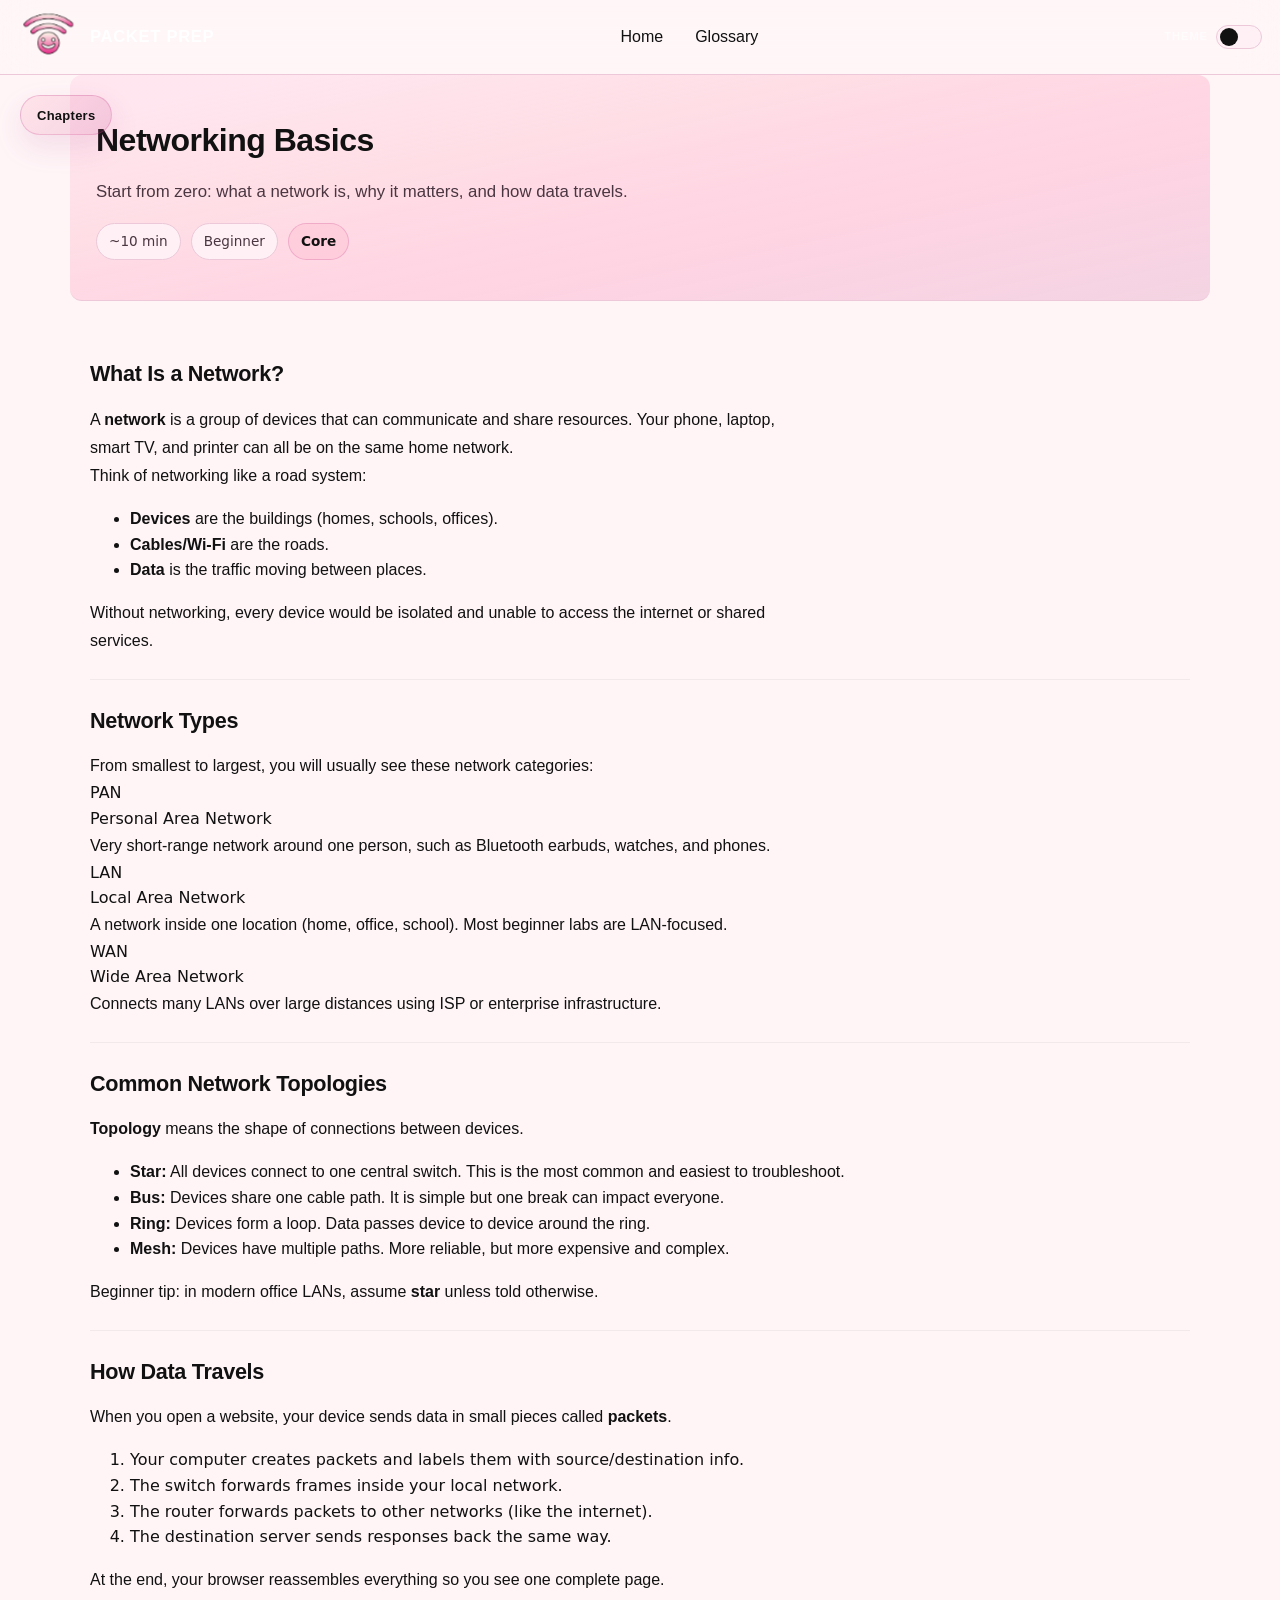
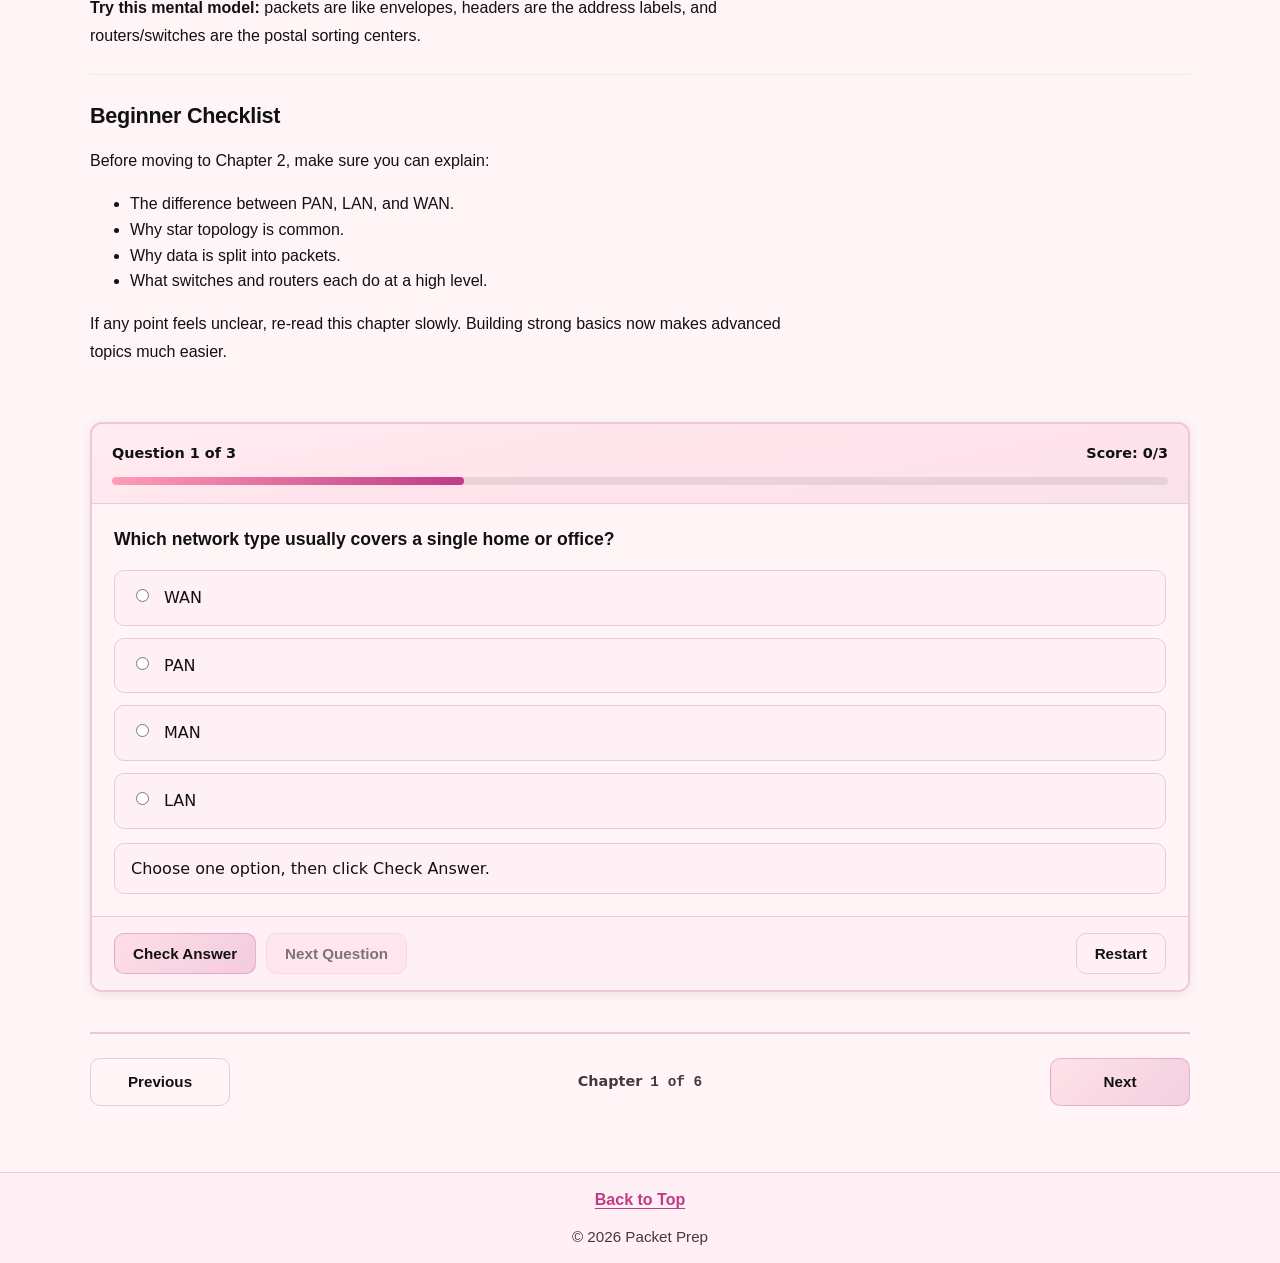
==== commit 4a46bf49: "a" ====
--- a/lessons.html
+++ b/lessons.html
@@ -4,6 +4,8 @@
     <meta charset="utf-8" />
     <meta name="viewport" content="width=device-width,initial-scale=1" />
     <title>Packet Prep - Chapter</title>
+    <link rel="icon" type="image/png" href="Assets/Images/Logo/favicon.png?v=7" />
+    <link rel="apple-touch-icon" href="Assets/Images/Logo/favicon.png?v=7" />
     <link rel="preconnect" href="https://fonts.googleapis.com" />
     <link rel="preconnect" href="https://fonts.gstatic.com" crossorigin />
 
@@ -23,7 +25,8 @@
     <!-- ================= HEADER ================= -->
     <header class="topbar" id="top">
       <a class="logo-nav" href="packet_prep.html#home" aria-label="Packet Prep home">
-        <img src="Assets/Images/Logo/Logo.png" alt="Packet Prep Logo" />
+        <img src="Assets/Images/Logo/nav-icon.png" alt="Packet Prep Logo" />
+        <span class="logo-wordmark" aria-hidden="true">Packet Prep</span>
       </a>
 
       <nav class="nav" aria-label="Primary Navigation">
--- a/css/global.css
+++ b/css/global.css
@@ -303,14 +303,56 @@
 .logo-nav {
   display: flex;
   align-items: center;
+  gap: 10px;
   flex: 0 0 auto;
+  height: calc(var(--topH) - 6px);
+  max-height: 70px;
 }
 
 .logo-nav img {
-  height: 2.25rem;
+  height: min(100%, 62px);
   width: auto;
-  max-width: 11rem;
+  max-width: 62px;
+  object-fit: contain;
+  transform: scale(1.6);
+  transform-origin: center;
   display: block;
+}
+
+.logo-wordmark {
+  font-family: "Orbitron", sans-serif;
+  font-weight: 700;
+  font-size: clamp(1rem, 1.3vw, 1.28rem);
+  letter-spacing: 0.04em;
+  line-height: 1;
+  color: rgba(255, 255, 255, 0.95);
+  text-transform: uppercase;
+  white-space: nowrap;
+}
+
+.topbar.scrolled .logo-wordmark,
+.topbar.topbar--solid .logo-wordmark,
+.topbar.topbar--solid.scrolled .logo-wordmark {
+  color: var(--text);
+}
+
+@media (max-width: 920px) {
+  .logo-nav {
+    height: calc(var(--topH) - 16px);
+    max-height: 52px;
+    gap: 8px;
+  }
+
+  .logo-nav img {
+    max-width: 44px;
+    height: min(100%, 44px);
+    transform: scale(1.52);
+  }
+
+  .logo-wordmark {
+    font-size: clamp(0.82rem, 3.6vw, 1rem);
+    letter-spacing: 0.03em;
+  }
 }
 
 .theme-toggle {
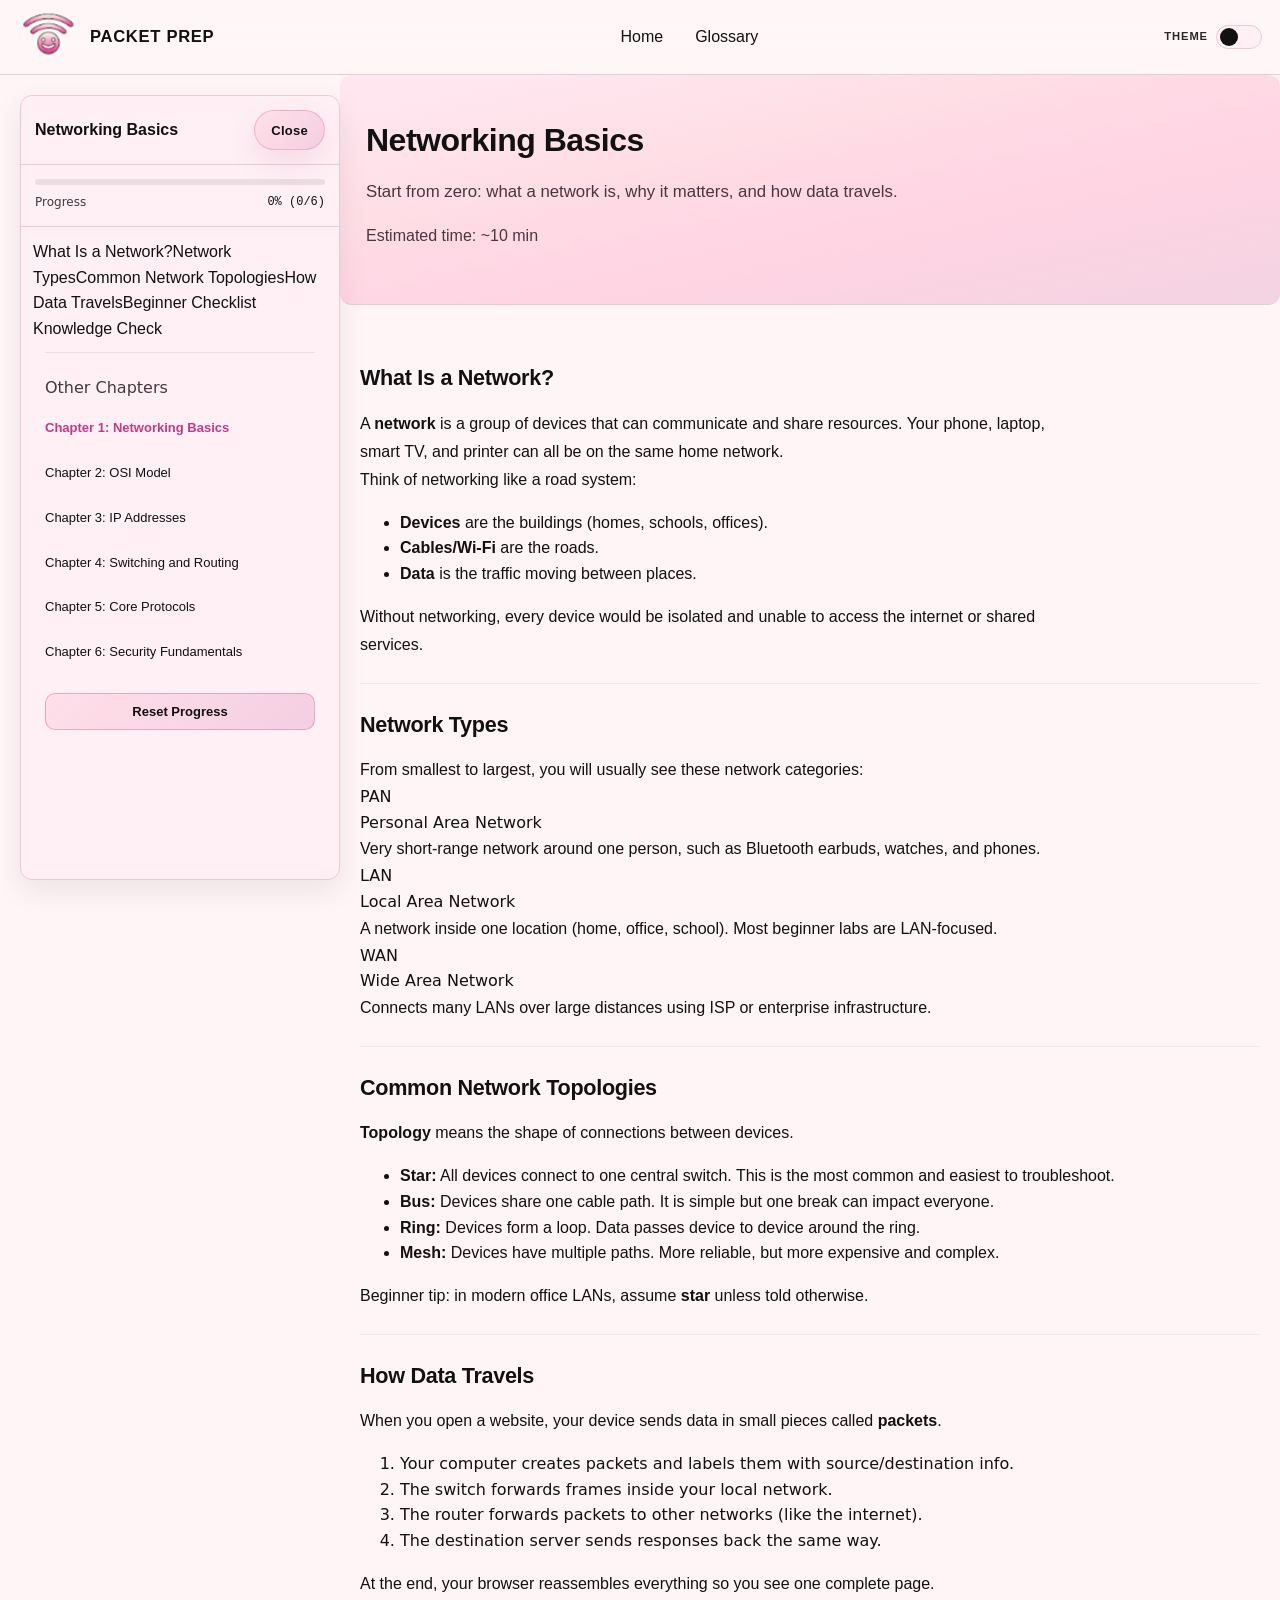
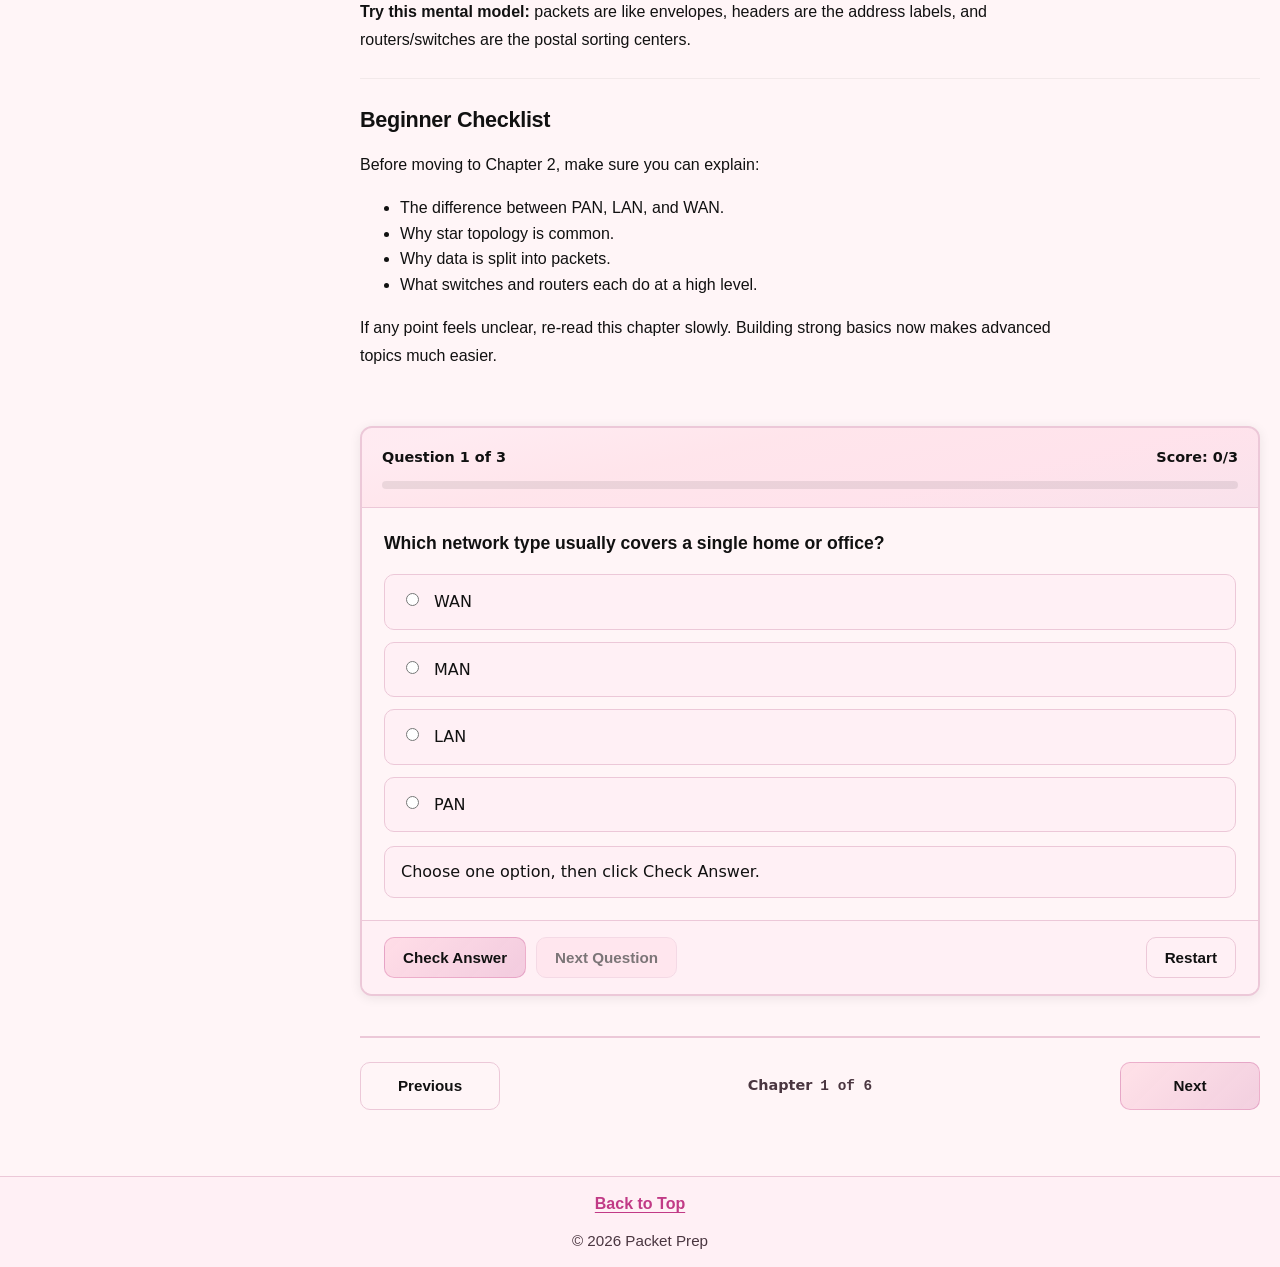
==== commit 37ecf1fc: "a" ====
--- a/lessons.html
+++ b/lessons.html
@@ -12,17 +12,17 @@
     <link rel="stylesheet" href="css/global.css" />
     <link rel="stylesheet" href="css/lesson.css" />
 
-    <!-- Keep your existing script (theme, nav behavior, etc.) -->
+    <!-- Shared site behavior (theme, nav, etc.) -->
     <script src="js/script.js" defer></script>
 
-    <!-- Lesson loader: reads ?id=chapter-1, injects DOM, builds sidebar, prev/next, quiz -->
+    <!-- Lesson runtime: loads chapter content, sidebar, nav buttons, and quiz -->
     <script src="js/lessonLoader.js" defer></script>
   </head>
 
   <body>
     <a class="skip-link" href="#main">Skip to main content</a>
 
-    <!-- ================= HEADER ================= -->
+    <!-- Site header -->
     <header class="topbar" id="top">
       <a class="logo-nav" href="packet_prep.html#home" aria-label="Packet Prep home">
         <img src="Assets/Images/Logo/nav-icon.png" alt="Packet Prep Logo" />
@@ -58,18 +58,14 @@
       </button>
     </header>
 
-    <!-- Overlay for mobile sidebar drawer -->
+    <!-- Backdrop used when the mobile sidebar is open -->
     <div class="overlay" id="overlay" hidden></div>
 
-    <!-- =========================
-       PAGE LAYOUT
-  ========================== -->
-    <div class="page sidebar-closed">
-      <!-- =========================
-         SIDEBAR / CURRICULUM NAV
-    ========================== -->
+    <!-- Main lesson layout -->
+    <div class="page">
+      <!-- Sidebar / chapter navigation -->
       <aside class="sidebar" id="sidebar" aria-label="Course navigation">
-        <!-- Header: chapter name + close button -->
+        <!-- Sidebar heading with a close button -->
         <div class="sidebar__header">
           <h3 class="sidebar__chapter" id="chapterLabel">Loading...</h3>
           <button class="icon-btn sidebar__close" id="sidebarCloseBtn" type="button" aria-label="Close sidebar">
@@ -77,7 +73,7 @@
           </button>
         </div>
 
-        <!-- Progress section -->
+        <!-- Course progress summary -->
         <div class="sidebar__progress-section">
           <div class="progressline">
             <div class="progressline__fill" id="courseProgressFill" style="width: 0%"></div>
@@ -88,11 +84,11 @@
           </div>
         </div>
 
-        <!-- Chapter list: JS will inject here -->
+        <!-- Chapter links are rendered by JS -->
         <nav class="sidebar__nav" id="sidebarNav" aria-label="Chapters and sections"></nav>
       </aside>
 
-      <!-- rail button to reopen sidebar when closed -->
+      <!-- Quick reopen button when the sidebar is closed -->
       <button
         id="sidebarOpenBtn"
         class="sidebar-rail"
@@ -102,33 +98,24 @@
         Chapters
       </button>
 
-      <!-- =========================
-         MAIN CONTENT
-    ========================== -->
+      <!-- Lesson content area -->
       <main class="content" id="main">
         <article class="lesson">
           <header class="lesson__header">
-            <!-- JS injects title/subtitle -->
+            <!-- Chapter title and subtitle are populated by JS -->
             <h1 class="lesson__title" id="chapterTitle">Loading...</h1>
             <p class="lesson__subtitle" id="chapterSubtitle"></p>
 
-            <!-- Optional chips (you can fill later from JSON) -->
-            <div class="lesson__chips" aria-label="Lesson metadata" id="chapterChips">
-              <span class="chip">~10 min</span>
-              <span class="chip">Beginner</span>
-              <span class="chip chip--accent">Core</span>
-            </div>
+            <p class="lesson__time muted" id="chapterTimeEstimate">Estimated time: ~10 min</p>
           </header>
 
-          <!-- JS injects sections here -->
+          <!-- Section content is rendered by JS -->
           <div id="lessonSections"></div>
 
-          <!-- JS injects the quiz card here (single-card quiz) -->
+          <!-- Quiz card mount point -->
           <div id="quizMount"></div>
 
-          <!-- =========================
-             PREV / NEXT (JS sets these)
-        ========================== -->
+          <!-- Previous/next chapter links are set by JS -->
           <footer class="pager" aria-label="Chapter navigation">
             <a class="pager__btn btn btn--ghost" id="prevBtn" href="#"> Previous </a>
 
--- a/css/global.css
+++ b/css/global.css
@@ -1,5 +1,5 @@
 :root {
-  /* ===== Core tokens (LIGHT) ===== */
+  /* Core color tokens for light mode */
   --bg: #fff5f7;
   --text: #111111;
   --muted: #4a3640;
@@ -15,14 +15,14 @@
   --gap: 28px;
   --radius: 14px;
 
-  /* Lesson/shared tokens */
+  /* Shared tokens used by lesson pages */
   --border: rgba(0, 0, 0, 0.08);
   --shadow: 0 10px 30px rgba(0, 0, 0, 0.08);
   --accent: #ff9cb6;
   --accent-2: #c13a86;
 }
 
-/* Dark mode tokens (ENABLED) */
+/* Dark mode token overrides */
 :root[data-theme="dark"] {
   --bg: #181018;
   --text: #f2f2f2;
@@ -82,7 +82,7 @@
   transform: translateY(0);
 }
 
-/* utility helpers used across pages */
+/* Small utility helpers shared across pages */
 .muted {
   color: var(--muted);
 }
@@ -159,9 +159,7 @@
   color: var(--text);
 }
 
-/* --------------------------
-   TOP BAR
--------------------------- */
+/* Top bar */
 
 .topbar {
   position: fixed;
@@ -191,7 +189,7 @@
   transform: translateY(-100%);
 }
 
-/* Nav links white/semi-transparent when header is transparent */
+/* Keep nav links bright while the header is transparent. */
 .topbar .nav a {
   color: rgba(255, 255, 255, 0.9);
   transition: color 0.3s ease;
@@ -201,7 +199,7 @@
   color: #fff;
 }
 
-/* When scrolled: switch to glassy effect */
+/* Apply the glass style once the page is scrolled. */
 .topbar.scrolled {
   background: rgba(255, 255, 255, 0.1);
   backdrop-filter: blur(20px);
@@ -218,7 +216,7 @@
   color: var(--focus);
 }
 
-/* Glossary page / any non-hero page: always-dark navbar */
+/* Use a solid nav style on non-hero pages like glossary. */
 .topbar.topbar--solid,
 .topbar.topbar--solid.scrolled {
   background: var(--panel);
@@ -325,7 +323,7 @@
   font-size: clamp(1rem, 1.3vw, 1.28rem);
   letter-spacing: 0.04em;
   line-height: 1;
-  color: rgba(255, 255, 255, 0.95);
+  color: var(--text);
   text-transform: uppercase;
   white-space: nowrap;
 }
@@ -371,16 +369,16 @@
   text-transform: uppercase;
   color: var(--text);
   user-select: none;
-  opacity: 0.7;
+  opacity: 0.9;
 }
 
 .theme-toggle:focus-within .theme-toggle__label {
   opacity: 1;
 }
 
-/* on the hero page the nav links are white, so match the label */
+/* Keep label contrast consistent across themes. */
 .topbar:not(.topbar--solid) .theme-toggle__label {
-  color: rgba(255, 255, 255, 0.85);
+  color: var(--text);
 }
 
 .switch {
@@ -443,9 +441,7 @@
   left: 25px;
 }
 
-/* --------------------------
-   SECTION SYSTEM
--------------------------- */
+/* Shared full-screen section layout */
 .screen {
   min-height: calc(100vh - var(--topH));
   border-bottom: 1px solid var(--line);
@@ -460,9 +456,9 @@
   padding: 48px 20px;
 }
 
-/* ===== Sidebar collapse + mobile drawer ===== */
-
-/* Desktop “collapsed” sidebar state */
+/* Sidebar collapse and mobile drawer behavior */
+
+/* Collapsed sidebar state on desktop */
 .page.is-collapsed {
   grid-template-columns: 88px 1fr;
 }
@@ -482,7 +478,7 @@
   transform: rotate(180deg);
 }
 
-/* Overlay for mobile drawer */
+/* Backdrop behind mobile drawer */
 .overlay {
   position: fixed;
   inset: 0;
@@ -491,7 +487,7 @@
   z-index: 60;
 }
 
-/* Mobile drawer behavior */
+/* Mobile drawer layout and interactions */
 @media (max-width: 860px) {
   .topbar {
     gap: 10px;
@@ -549,7 +545,7 @@
   }
 }
 
-/* Hide hamburger on desktop */
+/* Hide the menu button on desktop widths */
 #menuBtn {
   display: none;
 }
--- a/css/lesson.css
+++ b/css/lesson.css
@@ -1,10 +1,7 @@
-/* =========================================================
-   Packet Prep Lesson Page
-   Color-consistent with homepage (global.css tokens)
-========================================================= */
+/* Lesson page styles aligned with shared global tokens */
 
 :root {
-  /* Layout and typography variables (non-color) */
+  /* Layout and typography tokens */
   --radius-sm: 12px;
   --content-max: var(--max);
   --sidebar-w: 320px;
@@ -25,7 +22,7 @@
   color: var(--text);
 }
 
-/* Override global topbar transparent styling for lesson pages */
+/* Override the transparent topbar style used on the home page. */
 .topbar {
   background: rgba(255, 255, 255, 0.1);
   backdrop-filter: blur(20px);
@@ -33,14 +30,13 @@
   border-bottom: 1px solid var(--line);
 }
 
-/* Keep the topbar fixed and prevent JS-driven retraction on lesson pages.
-   This ensures the header stays visible and doesn't translate away. */
+/* Keep the topbar fixed on lesson pages so it does not slide away. */
 .topbar {
-  position: fixed; /* reinforce fixed positioning */
+  position: fixed; /* Keep this fixed even when shared scripts run. */
   top: 0;
   left: 0;
   right: 0;
-  z-index: 110; /* above sidebar */
+  z-index: 110; /* Stay above the sidebar layer. */
 }
 
 .topbar .nav a {
@@ -51,9 +47,7 @@
   color: var(--focus);
 }
 
-/* =========================================================
-   Page Layout
-========================================================= */
+/* Page layout */
 .page {
   display: grid;
   grid-template-columns: 1fr;
@@ -61,14 +55,14 @@
   gap: 20px;
 }
 
-/* When the page is not closed, allocate space for sidebar + content */
+/* Reserve columns for sidebar and content when sidebar is visible. */
 .page:not(.sidebar-closed) {
   grid-template-columns: minmax(0, var(--sidebar-w)) 1fr;
 }
 
-/* Sidebar base - sticky on left */
+/* Base sidebar layout */
 .sidebar {
-  /* Inline sidebar: participates in the page grid on desktop */
+  /* In desktop view, this sits in the grid instead of floating. */
   position: sticky;
   top: calc(var(--topH) + 20px);
   width: var(--sidebar-w);
@@ -85,19 +79,19 @@
   margin: calc(var(--topH) + 20px) 0 20px 20px;
 }
 
-/* Optional: nicer scrollbar */
+/* Slightly cleaner scrollbar styling */
 .sidebar::-webkit-scrollbar {
   width: 10px;
 }
 .sidebar::-webkit-scrollbar-thumb {
-  background: rgba(0, 0, 0, 0.12); /* dark thumb on light bg */
+  background: rgba(0, 0, 0, 0.12); /* Dark thumb keeps contrast on light panels. */
   border-radius: 999px;
 }
 .sidebar::-webkit-scrollbar-track {
   background: transparent;
 }
 
-/* Sidebar header: chapter name + close button */
+/* Sidebar heading row */
 .sidebar__header {
   display: flex;
   align-items: center;
@@ -119,7 +113,7 @@
   flex: 1;
 }
 
-/* Progress section with bar and percentage */
+/* Progress summary with bar and percentage */
 .sidebar__progress-section {
   padding: 14px;
   border-bottom: 1px solid var(--line);
@@ -138,7 +132,7 @@
   color: var(--text);
 }
 
-/* Shared control styling for lesson nav buttons */
+/* Shared styles for lesson nav controls */
 .icon-btn,
 .sidebar-rail {
   display: inline-flex;
@@ -182,7 +176,7 @@
   min-width: 0;
 }
 
-/* Close button in sidebar */
+/* Sidebar close button */
 .sidebar__close {
   line-height: 1;
   width: auto;
@@ -190,7 +184,7 @@
   flex-shrink: 0;
 }
 
-/* Floating “open sidebar” rail button (desktop) */
+/* Floating reopen button on desktop */
 .sidebar-rail {
   position: fixed;
   left: 20px;
@@ -201,7 +195,7 @@
   white-space: nowrap;
 }
 
-/* Only show rail button when sidebar is closed (desktop) */
+/* Show the rail button only when the desktop sidebar is closed. */
 @media (min-width: 861px) {
   .page.sidebar-closed .sidebar {
     display: none;
@@ -212,7 +206,7 @@
   }
 }
 
-/* Progress bar styles (used in sidebar__top) */
+/* Progress bar */
 .progressline {
   width: 100%;
   height: 6px;
@@ -228,7 +222,7 @@
   transition: width 0.3s ease;
 }
 
-/* Sidebar navigation - scrollable list */
+/* Scrollable sidebar navigation area */
 .sidebar__nav {
   display: flex;
   flex-direction: column;
@@ -238,7 +232,7 @@
   gap: 0;
 }
 
-/* Chapters title */
+/* Sidebar chapters label */
 .sidebar__navTitle {
   padding: 12px 12px 8px;
   font-weight: 800;
@@ -246,7 +240,7 @@
   color: var(--text);
 }
 
-/* Chapter list */
+/* Chapter list container */
 .chapterlist {
   display: grid;
   grid-template-columns: 1fr;
@@ -342,12 +336,12 @@
   font-weight: 700;
 }
 
-/* Optional: indent subsections slightly */
+/* Slight indent for subsection links */
 .chapter__sections .chapter__link {
   padding-left: 34px;
 }
 
-/* Content column */
+/* Main content column */
 .content {
   padding: calc(var(--topH) + 24px) 20px 46px;
 }
@@ -391,7 +385,7 @@
   border-radius: 999px;
 }
 
-/* Lesson card - now a flowing layout */
+/* Lesson wrapper uses a flowing layout */
 .lesson {
   max-width: var(--content-max);
   margin: 0 auto;
@@ -402,7 +396,7 @@
   padding: 0;
 }
 
-/* Hero section for lesson header */
+/* Lesson header block */
 .lesson__header {
   padding: 40px 26px;
   background: linear-gradient(
@@ -460,7 +454,7 @@
   font-weight: 600;
 }
 
-/* Sections */
+/* Lesson sections */
 .section {
   padding: 24px 0;
   border-bottom: 1px solid rgba(0, 0, 0, 0.05);
@@ -486,7 +480,7 @@
   font-size: 1rem;
 }
 
-/* Callout */
+/* Callout panel */
 .callout {
   margin-top: 16px;
   padding: 16px 18px;
@@ -512,7 +506,7 @@
   font-size: 0.95rem;
 }
 
-/* Code block */
+/* Code block styling */
 pre {
   margin: 16px 0 0;
   padding: 16px;
@@ -528,7 +522,7 @@
   color: var(--text);
 }
 
-/* ===== Single-card quiz ===== */
+/* Single-card quiz */
 .quizcard {
   margin-top: 32px;
   margin-bottom: 32px;
@@ -681,7 +675,7 @@
   flex: 1;
 }
 
-/* Buttons */
+/* Button styles */
 .btn {
   display: inline-flex;
   align-items: center;
@@ -727,7 +721,7 @@
   background: rgba(0, 0, 0, 0.04);
 }
 
-/* Pager */
+/* Chapter pager */
 .pager {
   margin-top: 40px;
   padding-top: 24px;
@@ -751,9 +745,7 @@
   color: var(--muted);
 }
 
-/* =========================================================
-   Responsive
-========================================================= */
+/* Responsive rules */
 @media (max-width: 980px) {
   :root {
     --sidebar-w: 280px;
@@ -769,7 +761,7 @@
   }
 }
 
-/* Jump Chapters List */
+/* Jump-chapter list */
 .jump-chapters-list {
   display: flex;
   flex-direction: column;
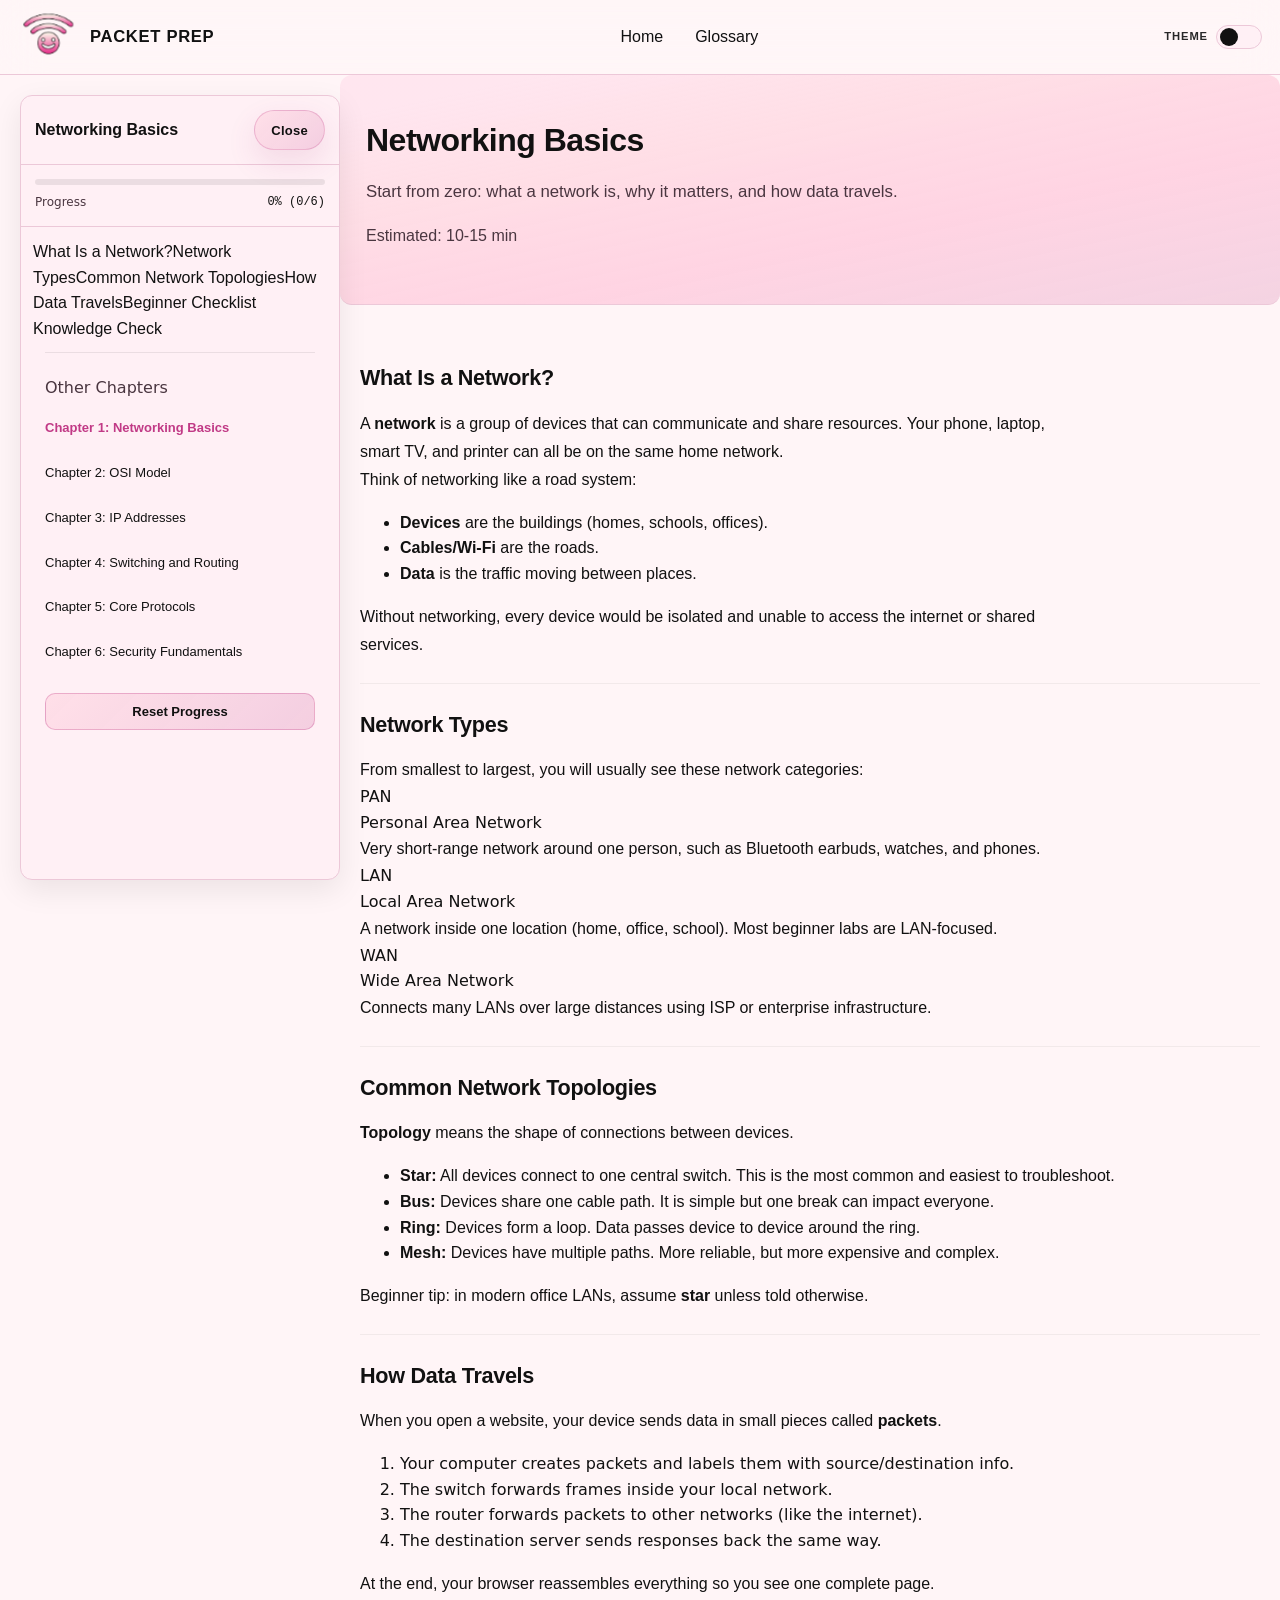
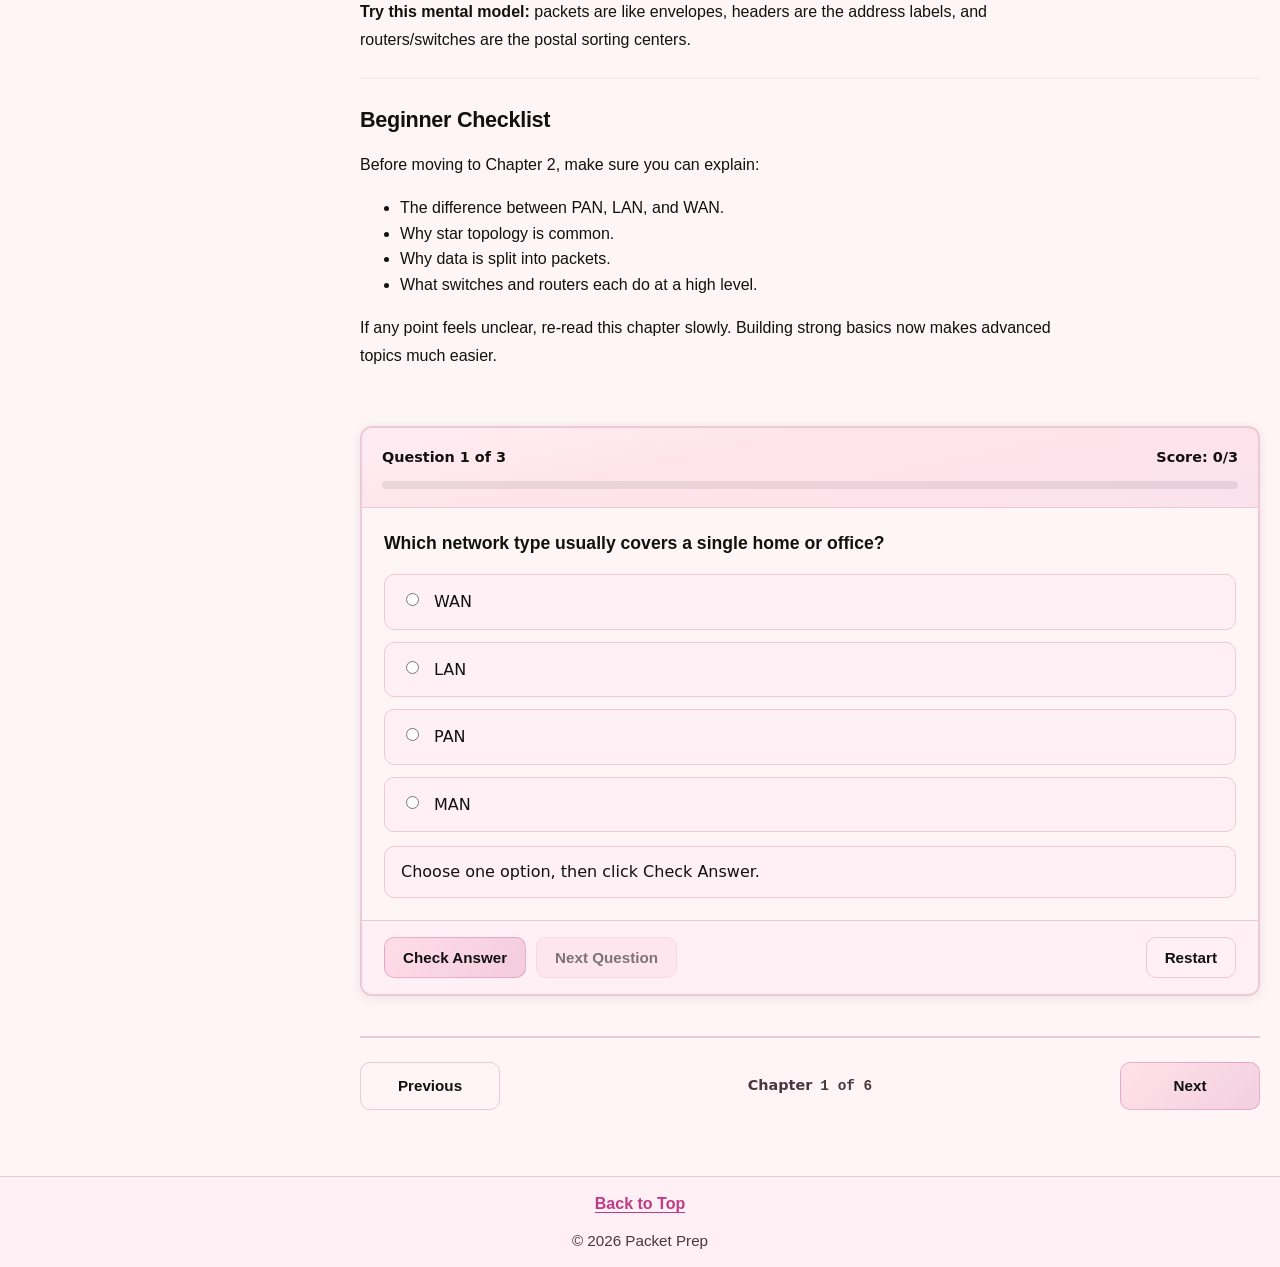
==== commit 5d023bf1: "a" ====
--- a/lessons.html
+++ b/lessons.html
@@ -106,7 +106,7 @@
             <h1 class="lesson__title" id="chapterTitle">Loading...</h1>
             <p class="lesson__subtitle" id="chapterSubtitle"></p>
 
-            <p class="lesson__time muted" id="chapterTimeEstimate">Estimated time: ~10 min</p>
+            <p class="lesson__time muted" id="chapterTimeEstimate">Estimated: 10-15 min</p>
           </header>
 
           <!-- Section content is rendered by JS -->
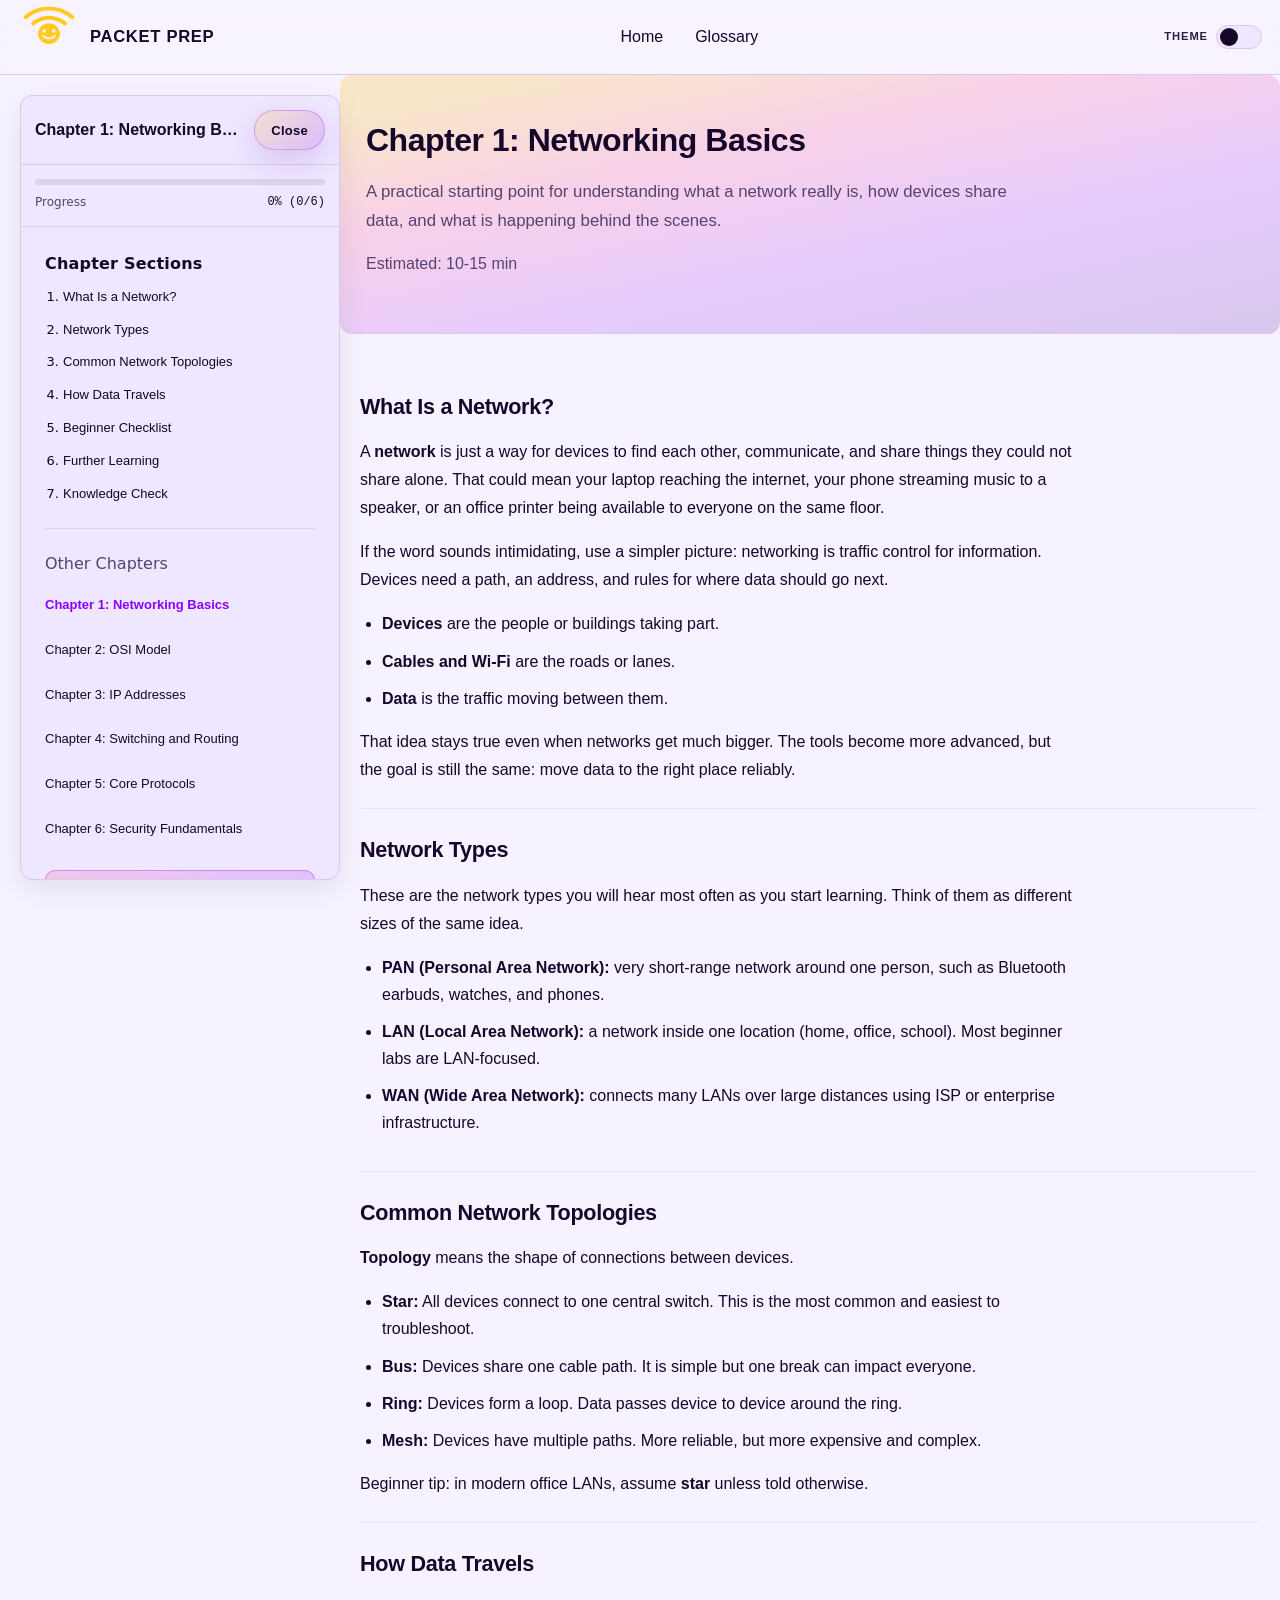
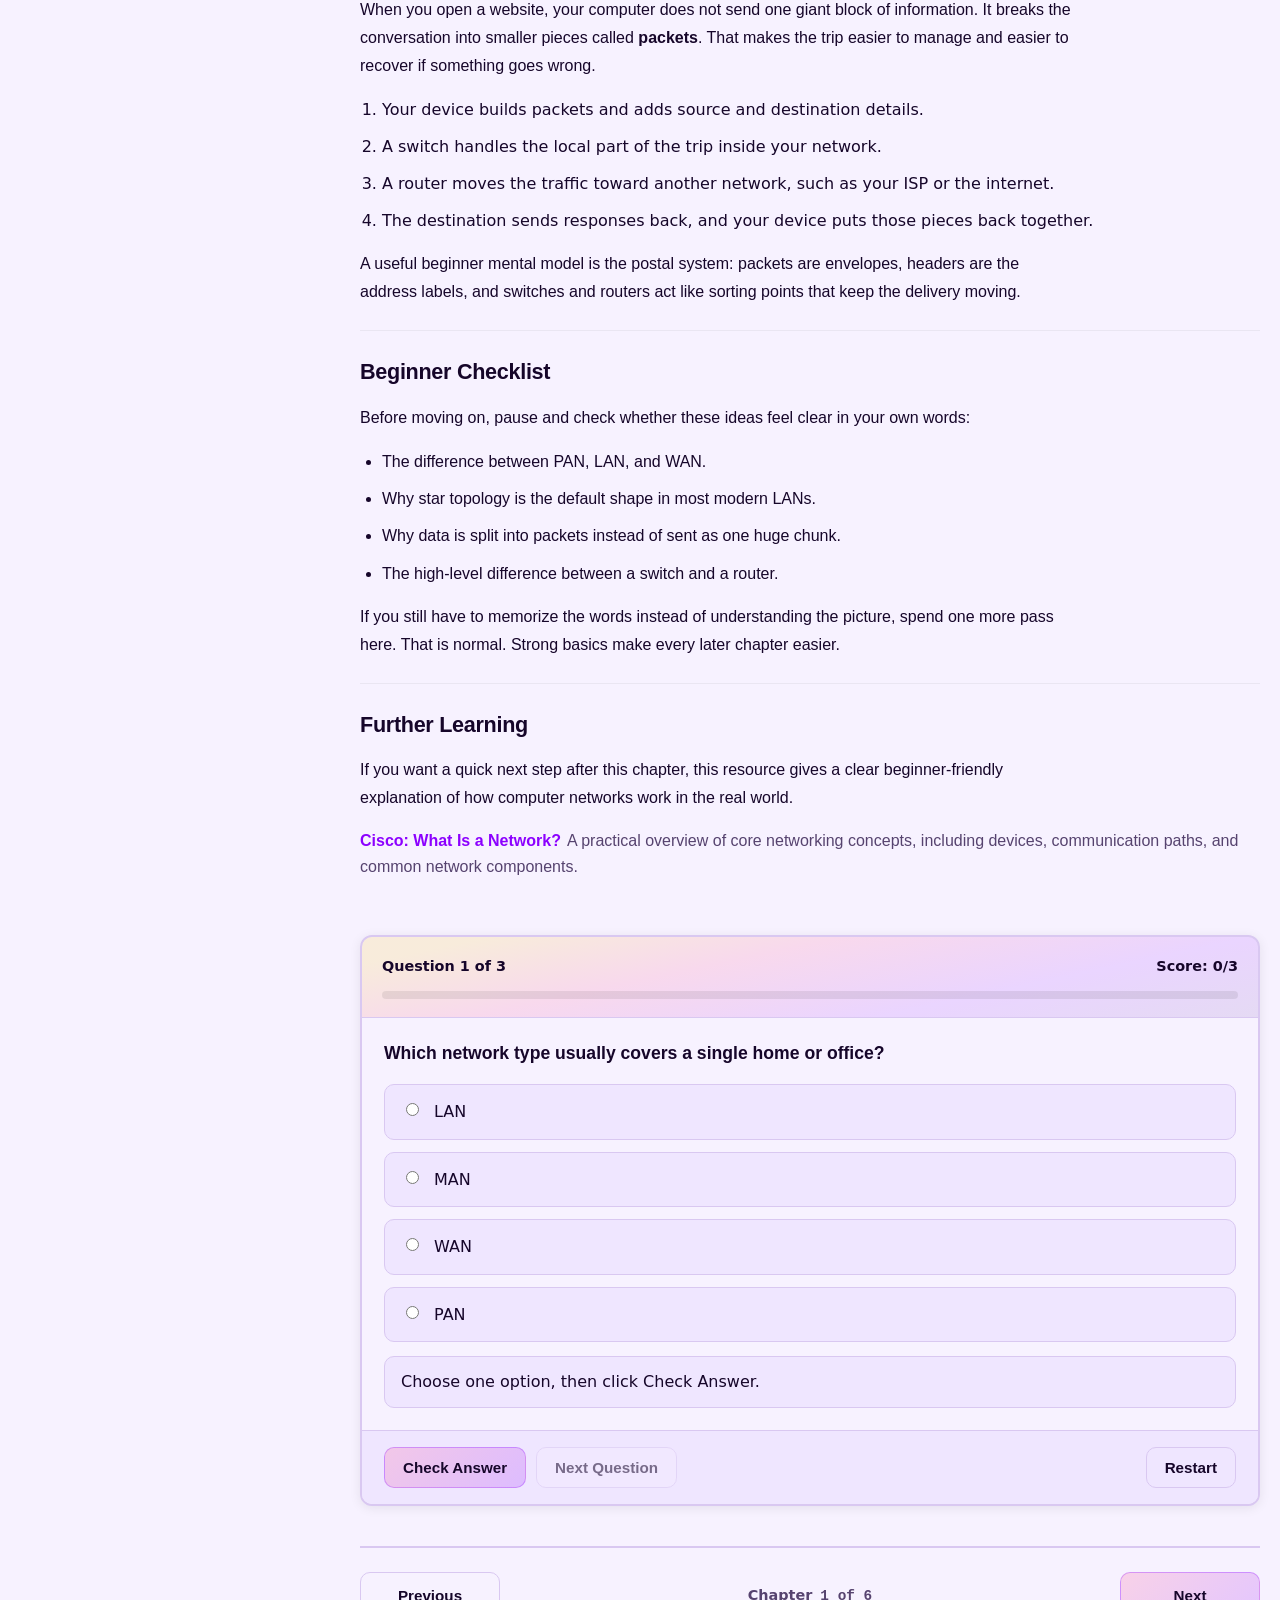
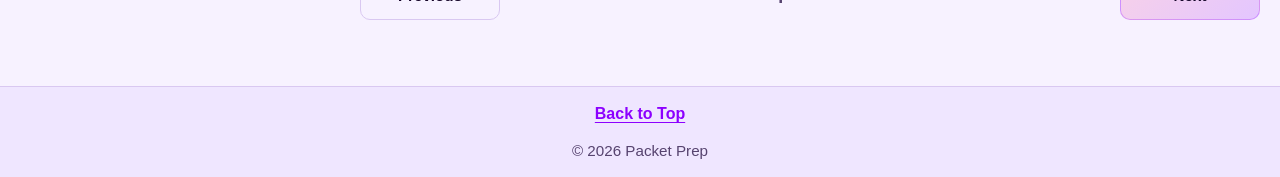
==== commit 9f07d12f: "a" ====
--- a/lessons.html
+++ b/lessons.html
@@ -4,8 +4,9 @@
     <meta charset="utf-8" />
     <meta name="viewport" content="width=device-width,initial-scale=1" />
     <title>Packet Prep - Chapter</title>
-    <link rel="icon" type="image/png" href="Assets/Images/Logo/favicon.png?v=7" />
-    <link rel="apple-touch-icon" href="Assets/Images/Logo/favicon.png?v=7" />
+    <link rel="icon" type="image/png" sizes="32x32" href="Assets/Images/Logo/favicon-32.png?v=2" />
+    <link rel="icon" type="image/png" sizes="16x16" href="Assets/Images/Logo/favicon-16.png?v=2" />
+    <link rel="apple-touch-icon" sizes="180x180" href="Assets/Images/Logo/apple-touch-icon.png?v=2" />
     <link rel="preconnect" href="https://fonts.googleapis.com" />
     <link rel="preconnect" href="https://fonts.gstatic.com" crossorigin />
 
@@ -25,7 +26,7 @@
     <!-- Site header -->
     <header class="topbar" id="top">
       <a class="logo-nav" href="packet_prep.html#home" aria-label="Packet Prep home">
-        <img src="Assets/Images/Logo/nav-icon.png" alt="Packet Prep Logo" />
+        <img src="Assets/Images/Logo/nav-icon-dark.png" alt="Packet Prep Logo" />
         <span class="logo-wordmark" aria-hidden="true">Packet Prep</span>
       </a>
 
--- a/css/global.css
+++ b/css/global.css
@@ -1,37 +1,46 @@
 :root {
   /* Core color tokens for light mode */
-  --bg: #fff5f7;
-  --text: #111111;
-  --muted: #4a3640;
-  --line: #ecc8d8;
-  --panel: #fff0f5;
-  --btn: #ffdfe9;
-  --btnText: #111;
-  --focus: #c13a86;
-  --title: #f2f2f2;
+  --bg: #f7f2ff;
+  --text: #16062a;
+  --muted: #56436f;
+  --line: #d9c8f1;
+  --panel: #efe6ff;
+  --btn: #f4ebff;
+  --btnText: #16062a;
+  --focus: #8c00ff;
+  --title: #f7f2ff;
 
   --topH: 75px;
   --max: 1100px;
   --gap: 28px;
   --radius: 14px;
 
+  --brand-deep: #450693;
+  --brand-electric: #8c00ff;
+  --brand-pink: #ff3f7f;
+  --brand-gold: #ffc400;
+  --brand-deep-rgb: 69 6 147;
+  --brand-electric-rgb: 140 0 255;
+  --brand-pink-rgb: 255 63 127;
+  --brand-gold-rgb: 255 196 0;
+
   /* Shared tokens used by lesson pages */
   --border: rgba(0, 0, 0, 0.08);
   --shadow: 0 10px 30px rgba(0, 0, 0, 0.08);
-  --accent: #ff9cb6;
-  --accent-2: #c13a86;
+  --accent: #ff3f7f;
+  --accent-2: #450693;
 }
 
 /* Dark mode token overrides */
 :root[data-theme="dark"] {
-  --bg: #181018;
-  --text: #f2f2f2;
-  --muted: #c3a7b7;
-  --line: #4a2b3a;
-  --panel: #211520;
-  --btn: #301d2c;
-  --btnText: #f2f2f2;
-  --title: #181018;
+  --bg: #12051f;
+  --text: #f5edff;
+  --muted: #ccb7eb;
+  --line: #3a1d5f;
+  --panel: #1d0d30;
+  --btn: #2a1247;
+  --btnText: #f5edff;
+  --title: #12051f;
 
   --border: rgba(255, 255, 255, 0.08);
   --shadow: 0 10px 30px rgba(0, 0, 0, 0.35);
--- a/css/lesson.css
+++ b/css/lesson.css
@@ -37,6 +37,11 @@
   left: 0;
   right: 0;
   z-index: 110; /* Stay above the sidebar layer. */
+}
+
+/* On lessons pages, keep nav visible even if shared script toggles .hide. */
+.topbar.hide {
+  transform: translateY(0) !important;
 }
 
 .topbar .nav a {
@@ -141,14 +146,14 @@
   min-height: 40px;
   padding: 10px 16px;
   border-radius: 999px;
-  border: 1px solid rgba(193, 58, 134, 0.24);
-  background: linear-gradient(135deg, rgba(255, 156, 182, 0.2) 0%, rgba(193, 58, 134, 0.18) 100%);
+  border: 1px solid rgb(var(--brand-electric-rgb) / 0.24);
+  background: linear-gradient(135deg, rgb(var(--brand-gold-rgb) / 0.18) 0%, rgb(var(--brand-electric-rgb) / 0.18) 100%);
   color: var(--text);
   cursor: pointer;
   font-size: 13px;
   font-weight: 700;
   letter-spacing: 0.02em;
-  box-shadow: 0 12px 30px rgba(168, 50, 121, 0.12);
+  box-shadow: 0 12px 30px rgb(var(--brand-deep-rgb) / 0.14);
   transition:
     transform 0.2s ease,
     border-color 0.2s ease,
@@ -158,15 +163,15 @@
 
 .icon-btn:hover,
 .sidebar-rail:hover {
-  border-color: rgba(193, 58, 134, 0.38);
-  background: linear-gradient(135deg, rgba(255, 156, 182, 0.28) 0%, rgba(193, 58, 134, 0.24) 100%);
-  box-shadow: 0 16px 34px rgba(168, 50, 121, 0.16);
+  border-color: rgb(var(--brand-electric-rgb) / 0.38);
+  background: linear-gradient(135deg, rgb(var(--brand-gold-rgb) / 0.24) 0%, rgb(var(--brand-electric-rgb) / 0.24) 100%);
+  box-shadow: 0 16px 34px rgb(var(--brand-deep-rgb) / 0.18);
   transform: translateY(-1px);
 }
 
 .icon-btn:focus-visible,
 .sidebar-rail:focus-visible {
-  outline: 2px solid rgba(193, 58, 134, 0.3);
+  outline: 2px solid rgb(var(--brand-electric-rgb) / 0.3);
   outline-offset: 2px;
 }
 
@@ -240,6 +245,27 @@
   color: var(--text);
 }
 
+.section-nav-list {
+  margin: 0;
+  padding: 0 12px 12px 30px;
+  font-size: 13px;
+}
+
+.section-nav-list li + li {
+  margin-top: 8px;
+}
+
+.section-nav-list .navitem {
+  display: block;
+  padding: 2px 0;
+  color: var(--text);
+  font-size: inherit;
+}
+
+.section-nav-list .navitem:hover {
+  color: var(--focus);
+}
+
 /* Chapter list container */
 .chapterlist {
   display: grid;
@@ -275,7 +301,7 @@
 .pager__btn:focus-visible,
 .sidebar-reset-btn:focus-visible,
 .lesson-footer__top:focus-visible {
-  outline: 3px solid rgba(193, 58, 134, 0.35);
+  outline: 3px solid rgb(var(--brand-electric-rgb) / 0.35);
   outline-offset: 3px;
 }
 
@@ -309,8 +335,8 @@
 }
 
 .chapter.is-active summary {
-  background: rgba(193, 58, 134, 0.12);
-  border-bottom: 1px solid rgba(193, 58, 134, 0.22);
+  background: rgb(var(--brand-electric-rgb) / 0.1);
+  border-bottom: 1px solid rgb(var(--brand-electric-rgb) / 0.22);
 }
 
 .chapter__sections {
@@ -332,7 +358,7 @@
 }
 .chapter__link.is-active {
   color: var(--focus);
-  background: rgba(193, 58, 134, 0.12);
+  background: rgb(var(--brand-electric-rgb) / 0.1);
   font-weight: 700;
 }
 
@@ -401,10 +427,10 @@
   padding: 40px 26px;
   background: linear-gradient(
     168deg,
-    rgba(255, 202, 223, 0.34) 10%,
-    rgba(255, 156, 182, 0.26) 34%,
-    rgba(255, 95, 154, 0.22) 64%,
-    rgba(193, 58, 134, 0.18) 100%
+    rgb(var(--brand-gold-rgb) / 0.22) 8%,
+    rgb(var(--brand-pink-rgb) / 0.18) 34%,
+    rgb(var(--brand-electric-rgb) / 0.16) 66%,
+    rgb(var(--brand-deep-rgb) / 0.18) 100%
   );
   border-bottom: 1px solid var(--line);
   margin-bottom: 32px;
@@ -449,8 +475,8 @@
 
 .chip--accent {
   color: var(--text);
-  border-color: rgba(193, 58, 134, 0.24);
-  background: rgba(255, 156, 182, 0.18);
+  border-color: rgb(var(--brand-electric-rgb) / 0.24);
+  background: rgb(var(--brand-pink-rgb) / 0.16);
   font-weight: 600;
 }
 
@@ -478,6 +504,162 @@
   line-height: 1.75;
   max-width: 80ch;
   font-size: 1rem;
+  overflow-wrap: break-word;
+}
+
+.section p + p,
+.section p + ul,
+.section p + ol,
+.section ul + p,
+.section ol + p,
+.section .lesson-links,
+.section .lesson-note,
+.section .lab-steps {
+  margin-top: 16px;
+}
+
+.section ul,
+.section ol {
+  margin: 16px 0 0;
+  padding-left: 22px;
+  color: var(--text);
+  max-width: 80ch;
+}
+
+.section li {
+  margin: 10px 0;
+  line-height: 1.7;
+}
+
+.section a {
+  color: var(--focus);
+  text-decoration-thickness: 1.5px;
+  text-underline-offset: 0.16em;
+}
+
+.section a:hover {
+  color: var(--accent);
+}
+
+.lesson-links {
+  display: flex;
+  flex-direction: column;
+  gap: 10px;
+}
+
+.lesson-link-card {
+  display: block;
+  padding: 0;
+  border: 0;
+  border-radius: 0;
+  background: none;
+  box-shadow: none;
+  color: var(--focus);
+  text-decoration: none;
+  transition: color 0.2s ease;
+}
+
+.lesson-link-card:hover {
+  color: var(--accent);
+}
+
+.lesson-link-card strong,
+.lesson-link-card span {
+  display: inline;
+}
+
+.lesson-link-card {
+  overflow-wrap: anywhere;
+  word-break: normal;
+}
+
+.lesson-link-card span {
+  margin-left: 6px;
+  color: var(--muted);
+}
+
+.lesson-note {
+  padding: 16px 18px;
+  border-radius: 16px;
+  border: 1px solid rgb(var(--brand-electric-rgb) / 0.18);
+  background: linear-gradient(135deg, rgb(var(--brand-gold-rgb) / 0.1) 0%, rgb(var(--brand-pink-rgb) / 0.08) 100%);
+}
+
+.lab-steps {
+  display: grid;
+  gap: 12px;
+}
+
+.lab-step {
+  padding: 14px 16px;
+  border-radius: 16px;
+  border: 1px solid var(--line);
+  background: var(--panel);
+}
+
+.lab-step strong {
+  display: block;
+  margin-bottom: 6px;
+}
+
+.lab-step span {
+  overflow-wrap: break-word;
+}
+
+.twocol {
+  display: grid;
+  gap: 14px;
+  margin-top: 20px;
+}
+
+.twocol__row {
+  display: grid;
+  grid-template-columns: minmax(0, 180px) minmax(0, 1fr);
+  gap: 18px;
+  padding: 18px;
+  border: 1px solid rgb(var(--brand-electric-rgb) / 0.16);
+  border-radius: 18px;
+  background: linear-gradient(135deg, rgb(var(--brand-gold-rgb) / 0.08) 0%, rgb(var(--brand-electric-rgb) / 0.08) 100%);
+}
+
+.twocol__left {
+  display: grid;
+  align-content: start;
+  justify-items: start;
+  gap: 8px;
+}
+
+.twocol__badge {
+  display: inline-flex;
+  justify-content: center;
+  align-items: center;
+  justify-self: start;
+  width: fit-content;
+  min-width: 56px;
+  padding: 6px 12px;
+  border-radius: 999px;
+  background: rgb(var(--brand-electric-rgb) / 0.12);
+  color: var(--focus);
+  font-family: var(--mono);
+  font-size: 0.88rem;
+  font-weight: 700;
+  white-space: nowrap;
+  line-height: 1;
+}
+
+.twocol__title {
+  font-size: 1.08rem;
+  font-weight: 800;
+  color: var(--text);
+}
+
+.twocol__desc {
+  margin: 0;
+}
+
+.twocol__right {
+  display: grid;
+  align-content: start;
 }
 
 /* Callout panel */
@@ -486,8 +668,8 @@
   padding: 16px 18px;
   border-radius: var(--radius-sm);
   border-left: 4px solid var(--accent);
-  border: 1px solid rgba(193, 58, 134, 0.24);
-  background: linear-gradient(135deg, rgba(255, 202, 223, 0.2) 0%, rgba(255, 95, 154, 0.1) 100%);
+  border: 1px solid rgb(var(--brand-electric-rgb) / 0.24);
+  background: linear-gradient(135deg, rgb(var(--brand-pink-rgb) / 0.12) 0%, rgb(var(--brand-gold-rgb) / 0.12) 100%);
 }
 
 .callout__title {
@@ -545,10 +727,10 @@
   border-bottom: 1px solid var(--line);
   background: linear-gradient(
     168deg,
-    rgba(255, 202, 223, 0.24) 10%,
-    rgba(255, 156, 182, 0.18) 36%,
-    rgba(255, 95, 154, 0.12) 68%,
-    rgba(193, 58, 134, 0.1) 100%
+    rgb(var(--brand-gold-rgb) / 0.14) 10%,
+    rgb(var(--brand-pink-rgb) / 0.14) 38%,
+    rgb(var(--brand-electric-rgb) / 0.12) 70%,
+    rgb(var(--brand-deep-rgb) / 0.1) 100%
   );
 }
 
@@ -608,13 +790,13 @@
   transition: all 0.2s ease;
 }
 .quizopt:hover {
-  background: rgba(255, 156, 182, 0.12);
-  border-color: rgba(193, 58, 134, 0.28);
+  background: rgb(var(--brand-pink-rgb) / 0.1);
+  border-color: rgb(var(--brand-electric-rgb) / 0.28);
 }
 
 .quizopt:focus-within {
-  border-color: rgba(193, 58, 134, 0.45);
-  box-shadow: 0 0 0 3px rgba(193, 58, 134, 0.16);
+  border-color: rgb(var(--brand-electric-rgb) / 0.45);
+  box-shadow: 0 0 0 3px rgb(var(--brand-electric-rgb) / 0.16);
 }
 
 .quizopt input {
@@ -623,8 +805,8 @@
 }
 
 .quizopt.is-selected {
-  border-color: rgba(193, 58, 134, 0.34);
-  background: rgba(255, 202, 223, 0.2);
+  border-color: rgb(var(--brand-electric-rgb) / 0.34);
+  background: linear-gradient(135deg, rgb(var(--brand-pink-rgb) / 0.12) 0%, rgb(var(--brand-gold-rgb) / 0.1) 100%);
 }
 
 .quizopt.is-correct {
@@ -694,7 +876,7 @@
 .btn:hover {
   filter: brightness(0.96);
   text-decoration: none;
-  border-color: rgba(193, 58, 134, 0.28);
+  border-color: rgb(var(--brand-electric-rgb) / 0.28);
 }
 
 .btn:disabled {
@@ -704,13 +886,13 @@
 }
 
 .btn--primary {
-  border-color: rgba(193, 58, 134, 0.28);
-  background: linear-gradient(135deg, rgba(255, 156, 182, 0.22) 0%, rgba(193, 58, 134, 0.2) 100%);
+  border-color: rgb(var(--brand-electric-rgb) / 0.28);
+  background: linear-gradient(135deg, rgb(var(--brand-pink-rgb) / 0.18) 0%, rgb(var(--brand-electric-rgb) / 0.18) 100%);
   color: var(--text);
 }
 
 .btn--primary:hover {
-  background: linear-gradient(135deg, rgba(255, 156, 182, 0.28) 0%, rgba(193, 58, 134, 0.26) 100%);
+  background: linear-gradient(135deg, rgb(var(--brand-pink-rgb) / 0.24) 0%, rgb(var(--brand-electric-rgb) / 0.24) 100%);
 }
 
 .btn--ghost {
@@ -759,6 +941,10 @@
     margin-right: -20px;
     margin-top: -20px;
   }
+
+  .twocol__row {
+    grid-template-columns: 1fr;
+  }
 }
 
 /* Jump-chapter list */
@@ -817,8 +1003,8 @@
   width: 100%;
   padding: 10px 12px;
   border-radius: 10px;
-  border: 1px solid rgba(193, 58, 134, 0.3);
-  background: linear-gradient(135deg, rgba(255, 156, 182, 0.2) 0%, rgba(193, 58, 134, 0.18) 100%);
+  border: 1px solid rgb(var(--brand-electric-rgb) / 0.3);
+  background: linear-gradient(135deg, rgb(var(--brand-pink-rgb) / 0.18) 0%, rgb(var(--brand-electric-rgb) / 0.16) 100%);
   color: var(--text);
   font-size: 13px;
   font-weight: 700;
@@ -830,20 +1016,48 @@
 }
 
 .sidebar-reset-btn:hover {
-  border-color: rgba(193, 58, 134, 0.44);
-  background: linear-gradient(135deg, rgba(255, 156, 182, 0.28) 0%, rgba(193, 58, 134, 0.24) 100%);
+  border-color: rgb(var(--brand-electric-rgb) / 0.44);
+  background: linear-gradient(135deg, rgb(var(--brand-pink-rgb) / 0.24) 0%, rgb(var(--brand-electric-rgb) / 0.22) 100%);
   transform: translateY(-1px);
 }
 
 .sidebar-reset-btn:focus-visible {
-  outline: 2px solid rgba(193, 58, 134, 0.35);
+  outline: 2px solid rgb(var(--brand-electric-rgb) / 0.35);
   outline-offset: 2px;
 }
 
 @media (max-width: 860px) {
+  html,
+  body {
+    overflow-x: hidden;
+  }
+
+  .page,
+  .content,
+  .lesson,
+  .lesson__header,
+  .quizcard,
+  .twocol,
+  .twocol__row {
+    min-width: 0;
+    max-width: 100%;
+  }
+
   .topbar {
     gap: 10px;
     padding: 0 14px;
+    flex-wrap: nowrap;
+    overflow: hidden;
+  }
+
+  .topbar > * {
+    min-width: 0;
+    flex-shrink: 1;
+  }
+
+  .logo-nav,
+  .theme-toggle {
+    min-width: 0;
   }
 
   .topbar .nav {
@@ -851,7 +1065,12 @@
   }
 
   .logo-nav img {
-    max-width: 8.5rem;
+    max-width: 44px;
+    height: min(100%, 44px);
+  }
+
+  .logo-wordmark {
+    font-size: clamp(0.8rem, 3.2vw, 0.96rem);
   }
 
   #themeSwitch {
@@ -861,9 +1080,14 @@
 
   #menuBtn {
     display: inline-flex;
-  }
-  .page {
+    min-height: 36px;
+    padding: 8px 12px;
+    white-space: nowrap;
+  }
+  .page,
+  .page:not(.sidebar-closed) {
     grid-template-columns: 1fr;
+    gap: 0;
   }
   .overlay {
     z-index: 115;
@@ -895,10 +1119,13 @@
   }
   .content {
     padding: calc(var(--topH) + 16px) 16px 40px;
+    overflow-x: hidden;
   }
 
   .lesson {
     max-width: 100%;
+    margin-left: auto;
+    margin-right: auto;
   }
 
   .content__top {
@@ -910,8 +1137,10 @@
   }
   .lesson__header {
     padding: 28px 16px;
-    margin-left: -16px;
-    margin-right: -16px;
+    margin-left: 0;
+    margin-right: 0;
+    margin-top: 0;
+    border-radius: var(--radius-sm);
   }
 
   .lesson__subtitle {
@@ -943,6 +1172,48 @@
 
   .section h2 {
     font-size: 1.2rem;
+  }
+}
+
+@media (max-width: 620px) {
+  .logo-wordmark {
+    display: none;
+  }
+
+  .topbar {
+    gap: 8px;
+    padding: 0 10px;
+  }
+
+  .content {
+    padding: calc(var(--topH) + 14px) 12px 34px;
+  }
+
+  .lesson__header {
+    margin-left: 0;
+    margin-right: 0;
+    margin-top: 0;
+    border-radius: var(--radius-sm);
+    padding: 22px 14px;
+  }
+
+  .icon-btn,
+  .sidebar-rail {
+    min-height: 36px;
+    padding: 8px 12px;
+    font-size: 12px;
+  }
+
+  .quizcard__actions {
+    flex-wrap: wrap;
+  }
+
+  .quizcard__actions .btn {
+    width: 100%;
+  }
+
+  .quizcard__spacer {
+    display: none;
   }
 }
 
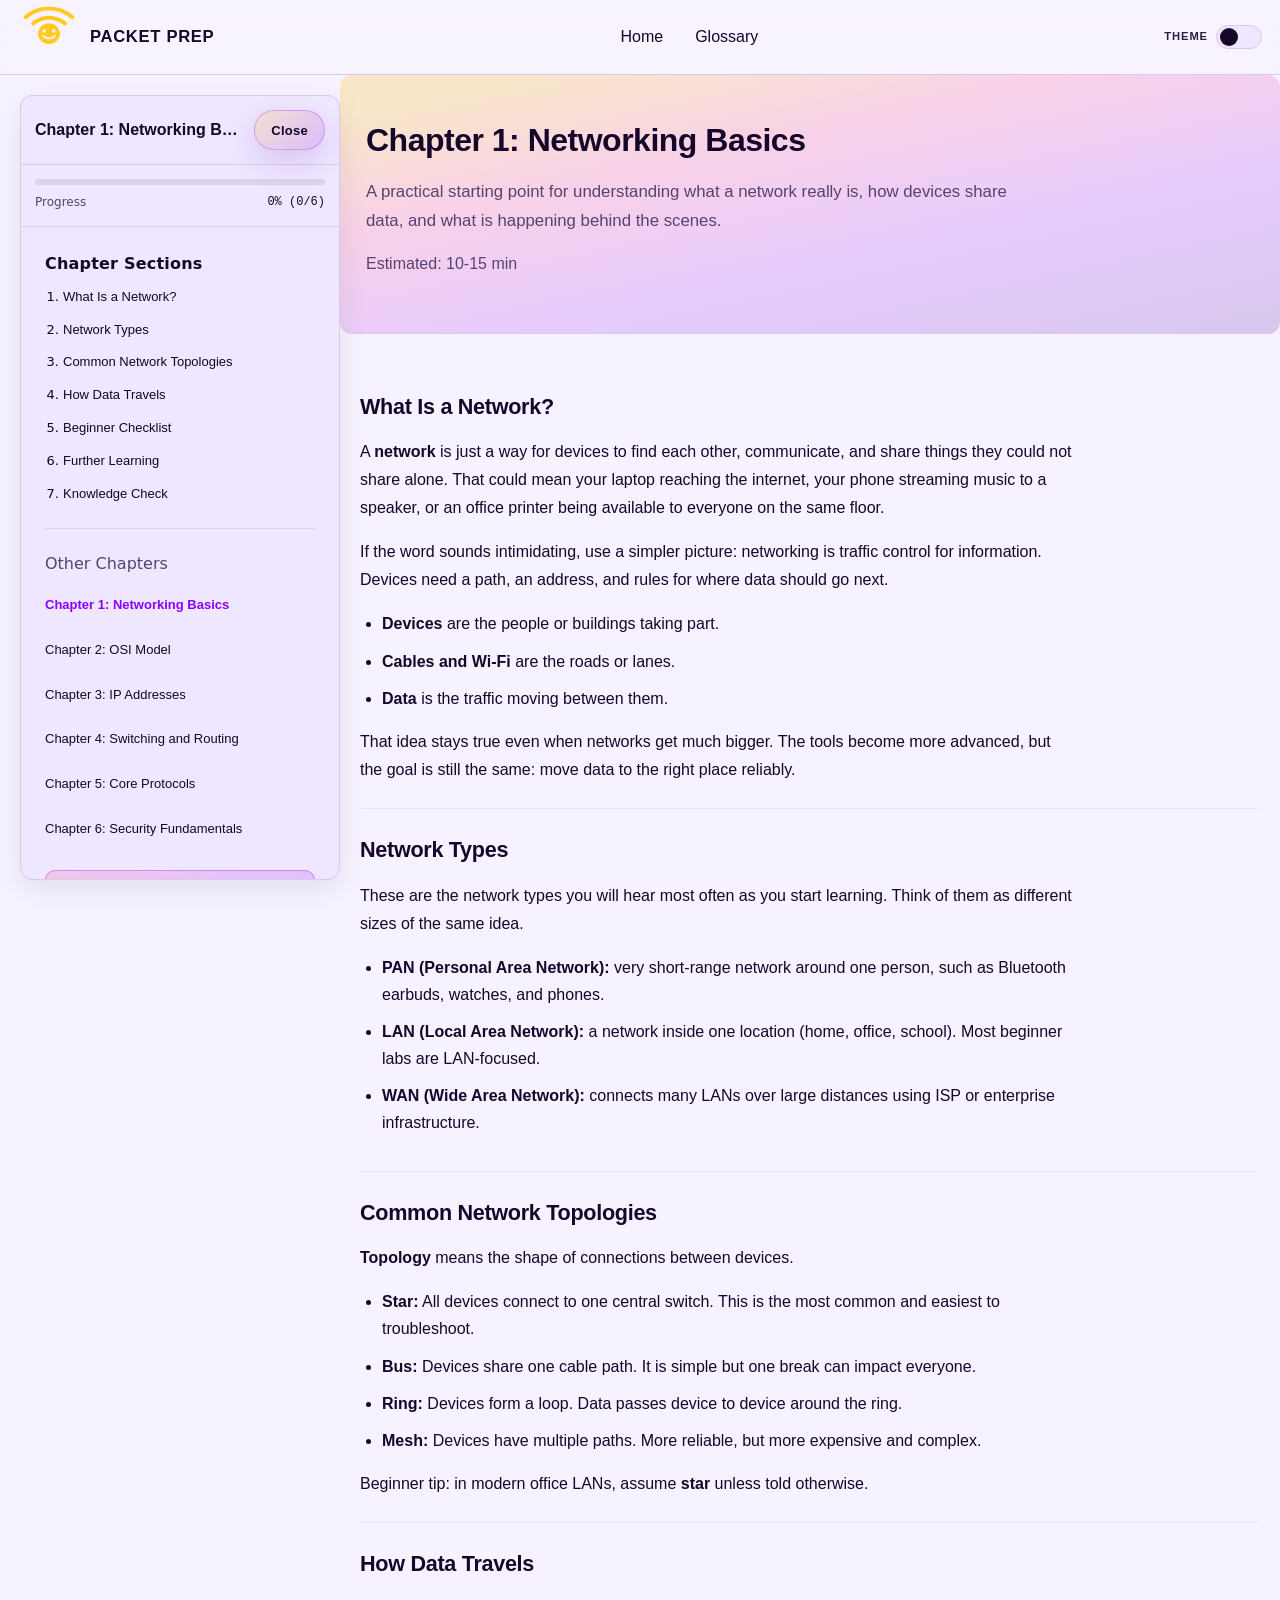
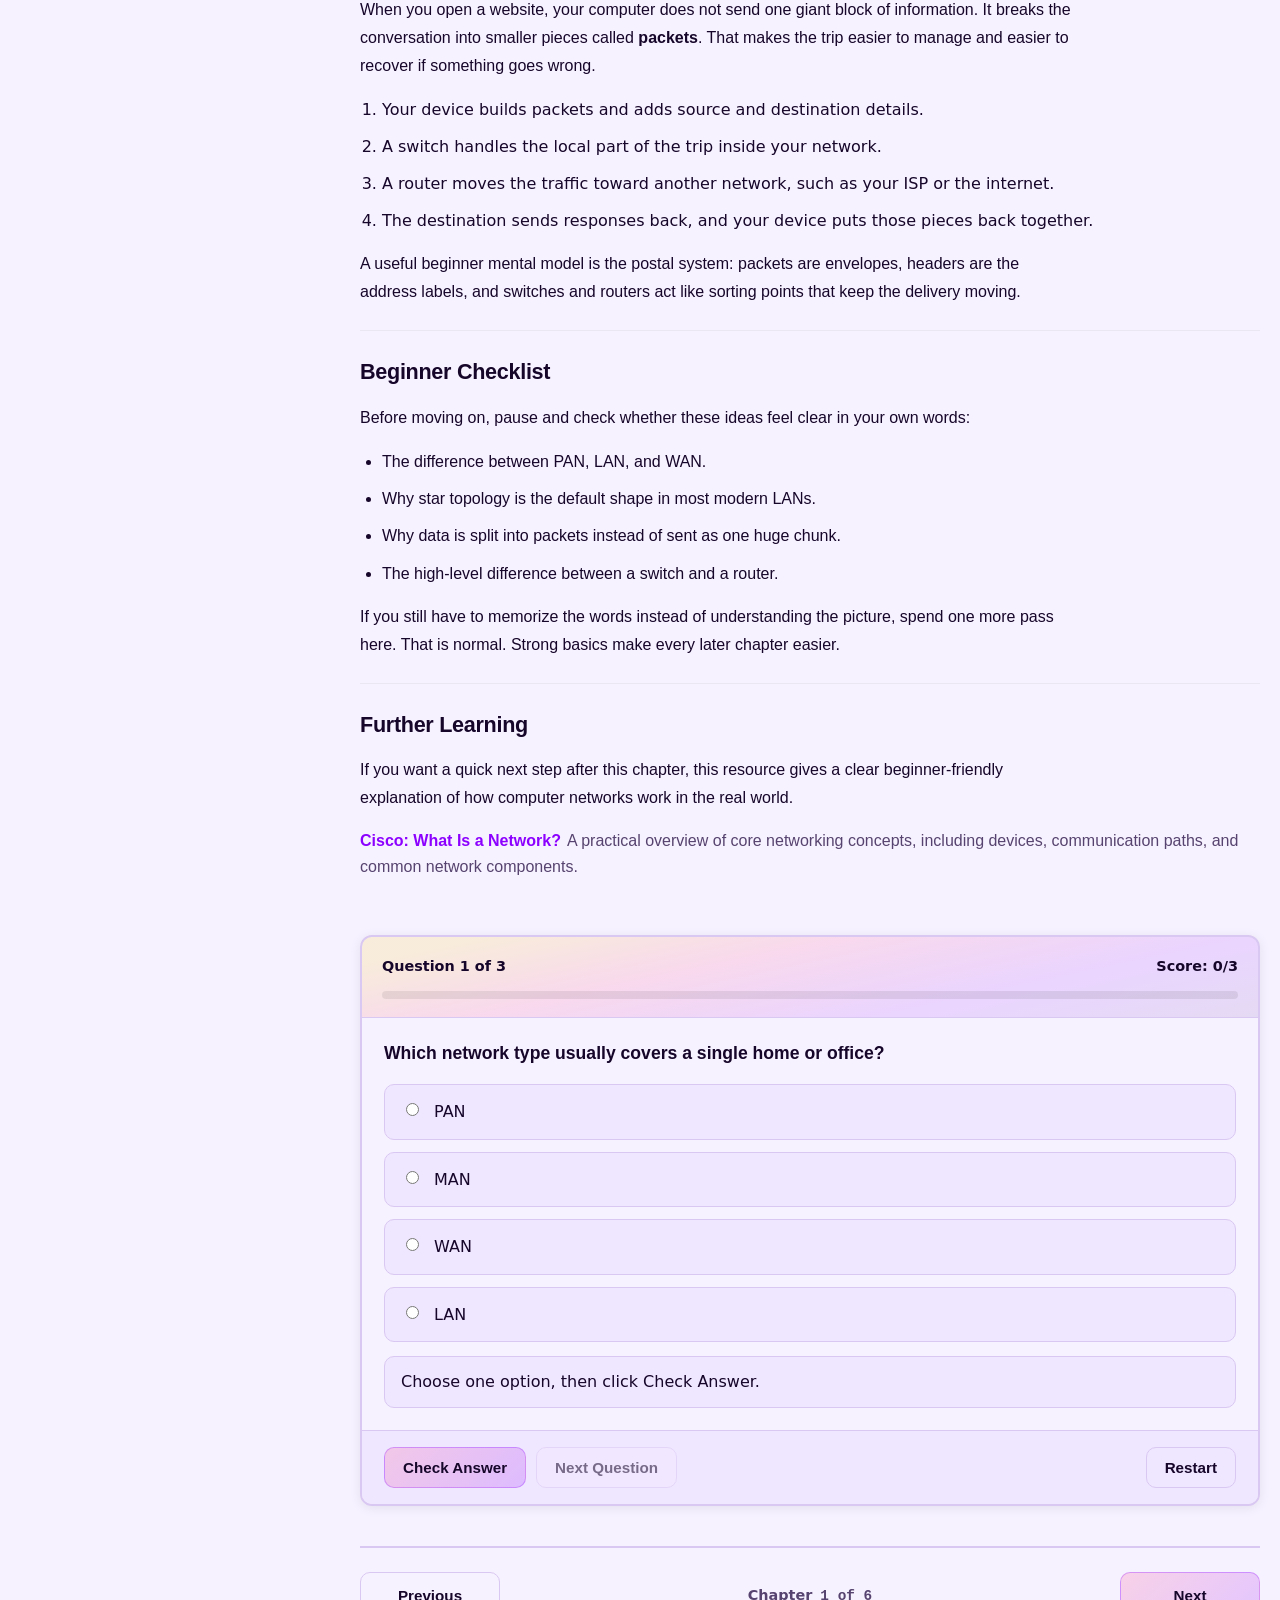
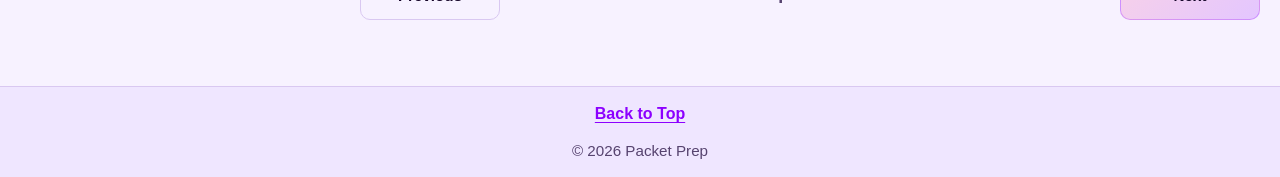
==== commit 12372b97: "a" ====
--- a/lessons.html
+++ b/lessons.html
@@ -100,7 +100,7 @@
       </button>
 
       <!-- Lesson content area -->
-      <main class="content" id="main">
+      <main class="content" id="main" tabindex="-1">
         <article class="lesson">
           <header class="lesson__header">
             <!-- Chapter title and subtitle are populated by JS -->
--- a/css/global.css
+++ b/css/global.css
@@ -87,6 +87,7 @@
   z-index: 300;
 }
 
+.skip-link:focus,
 .skip-link:focus-visible {
   transform: translateY(0);
 }
